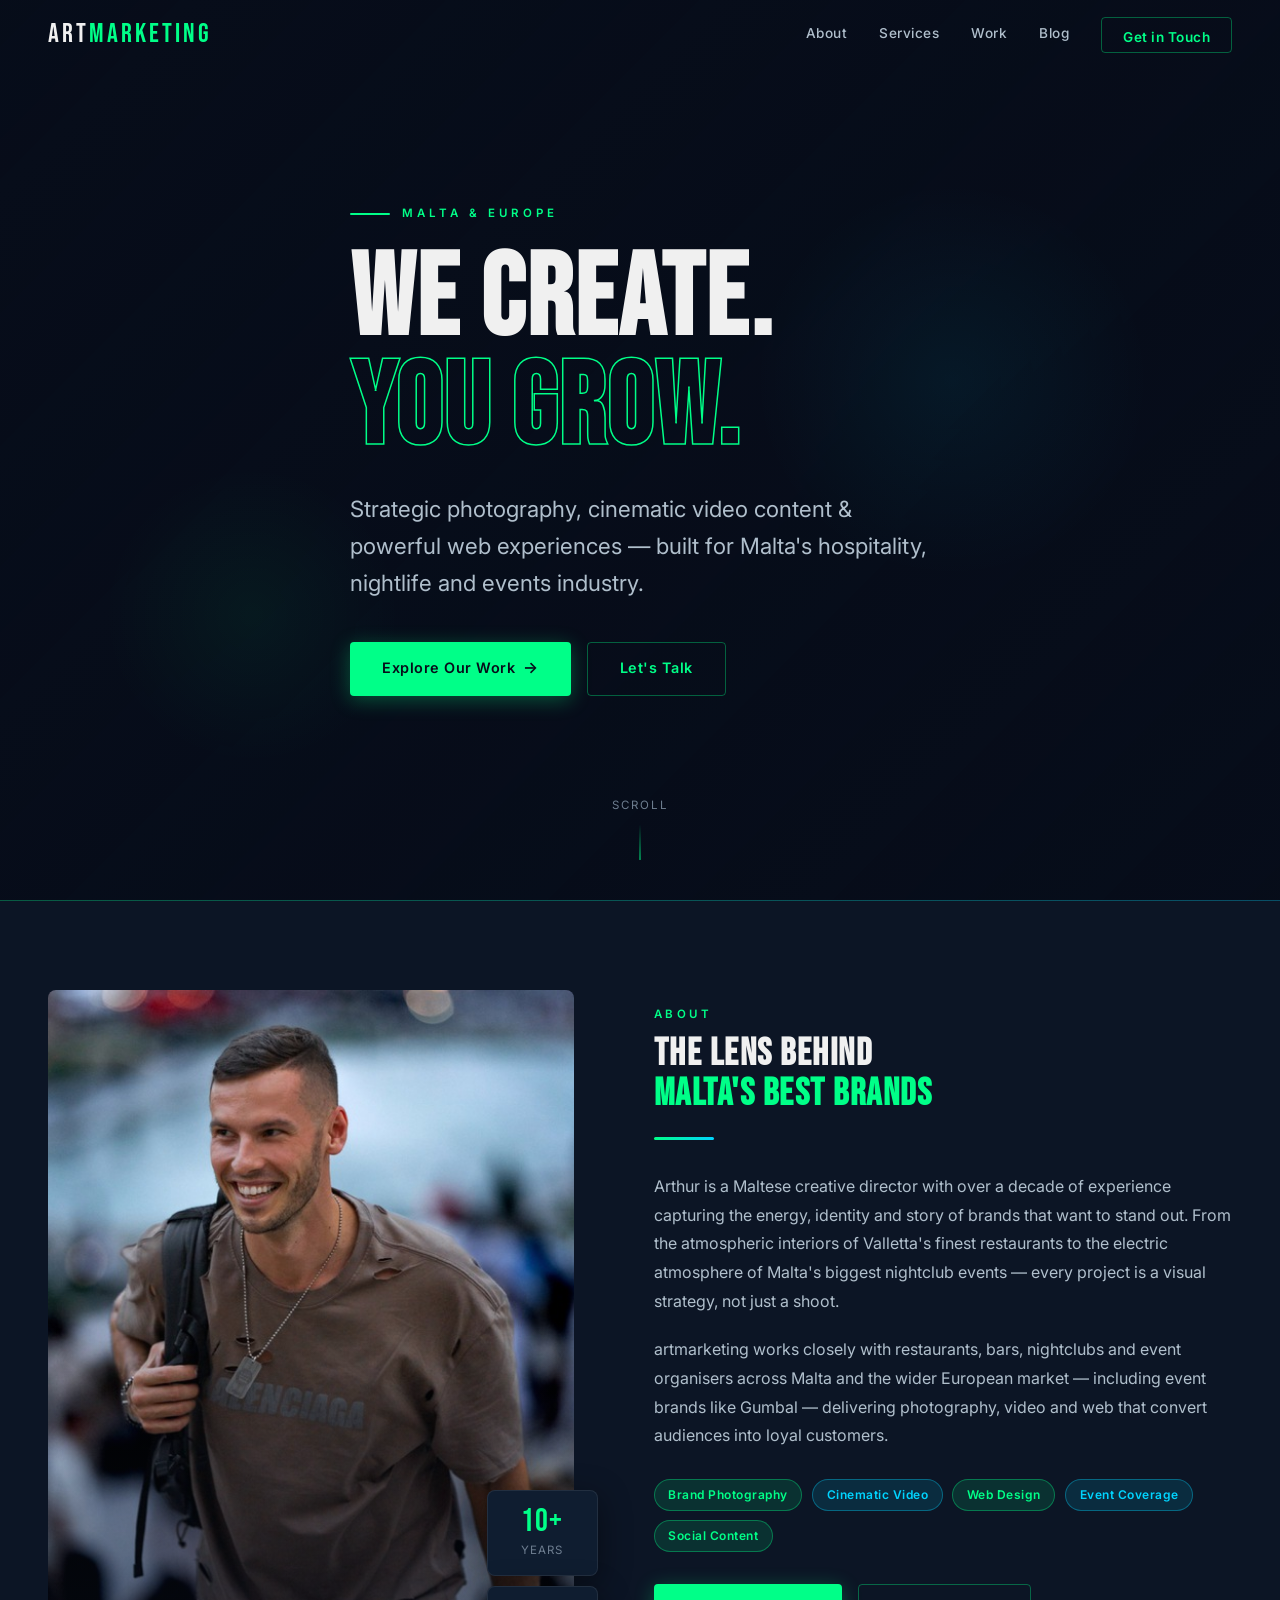
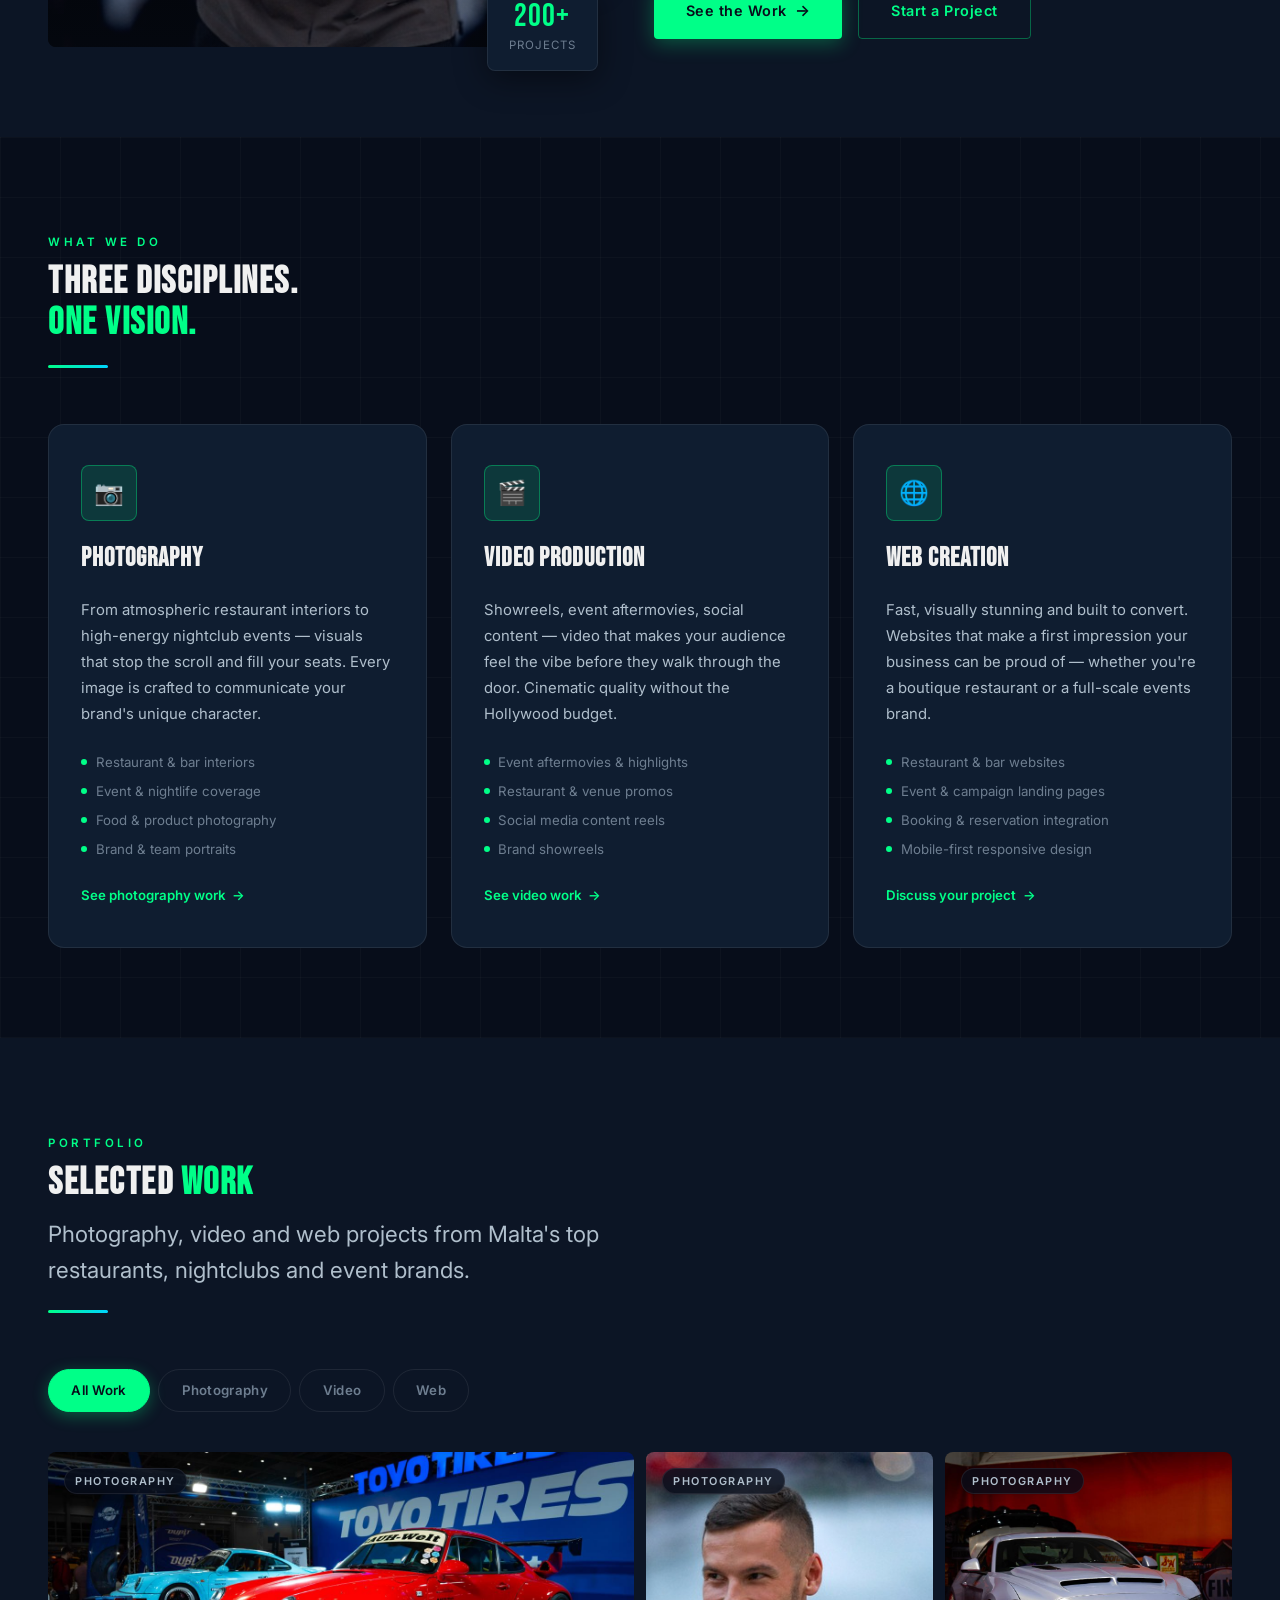
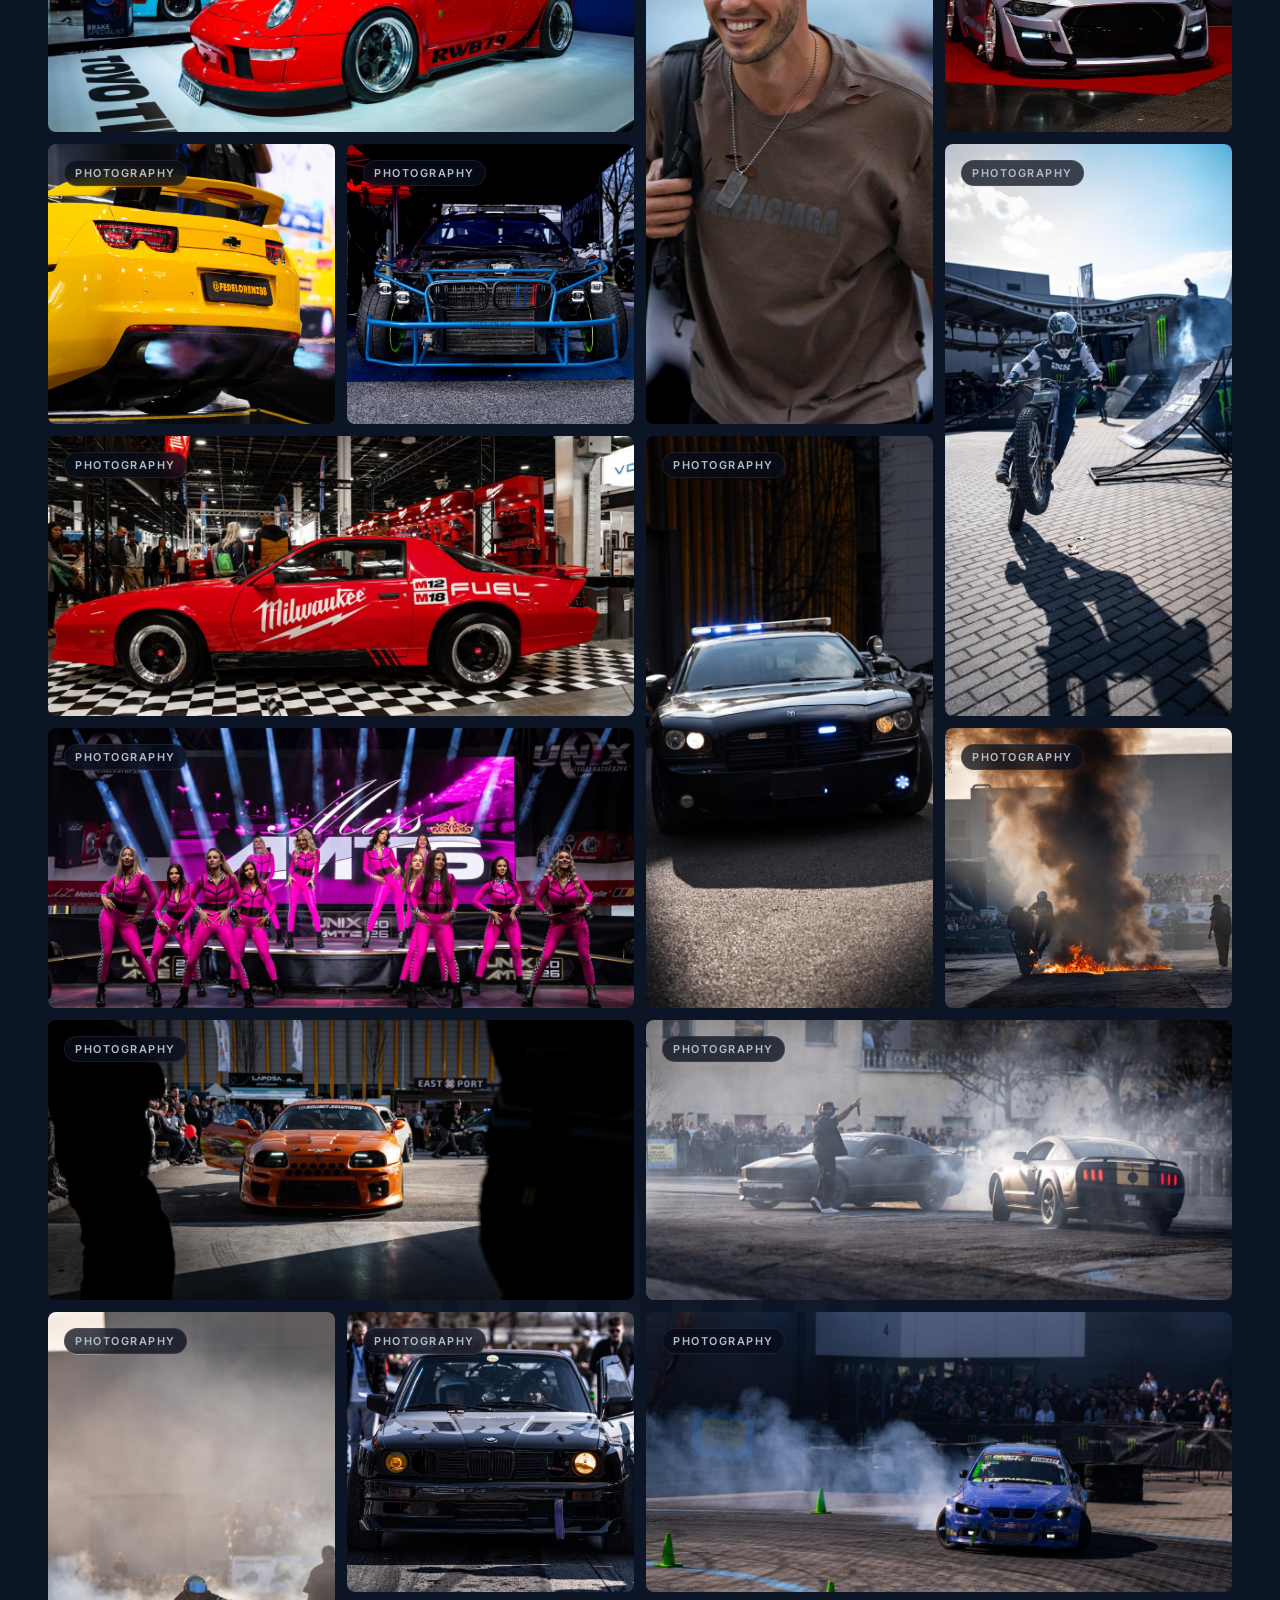
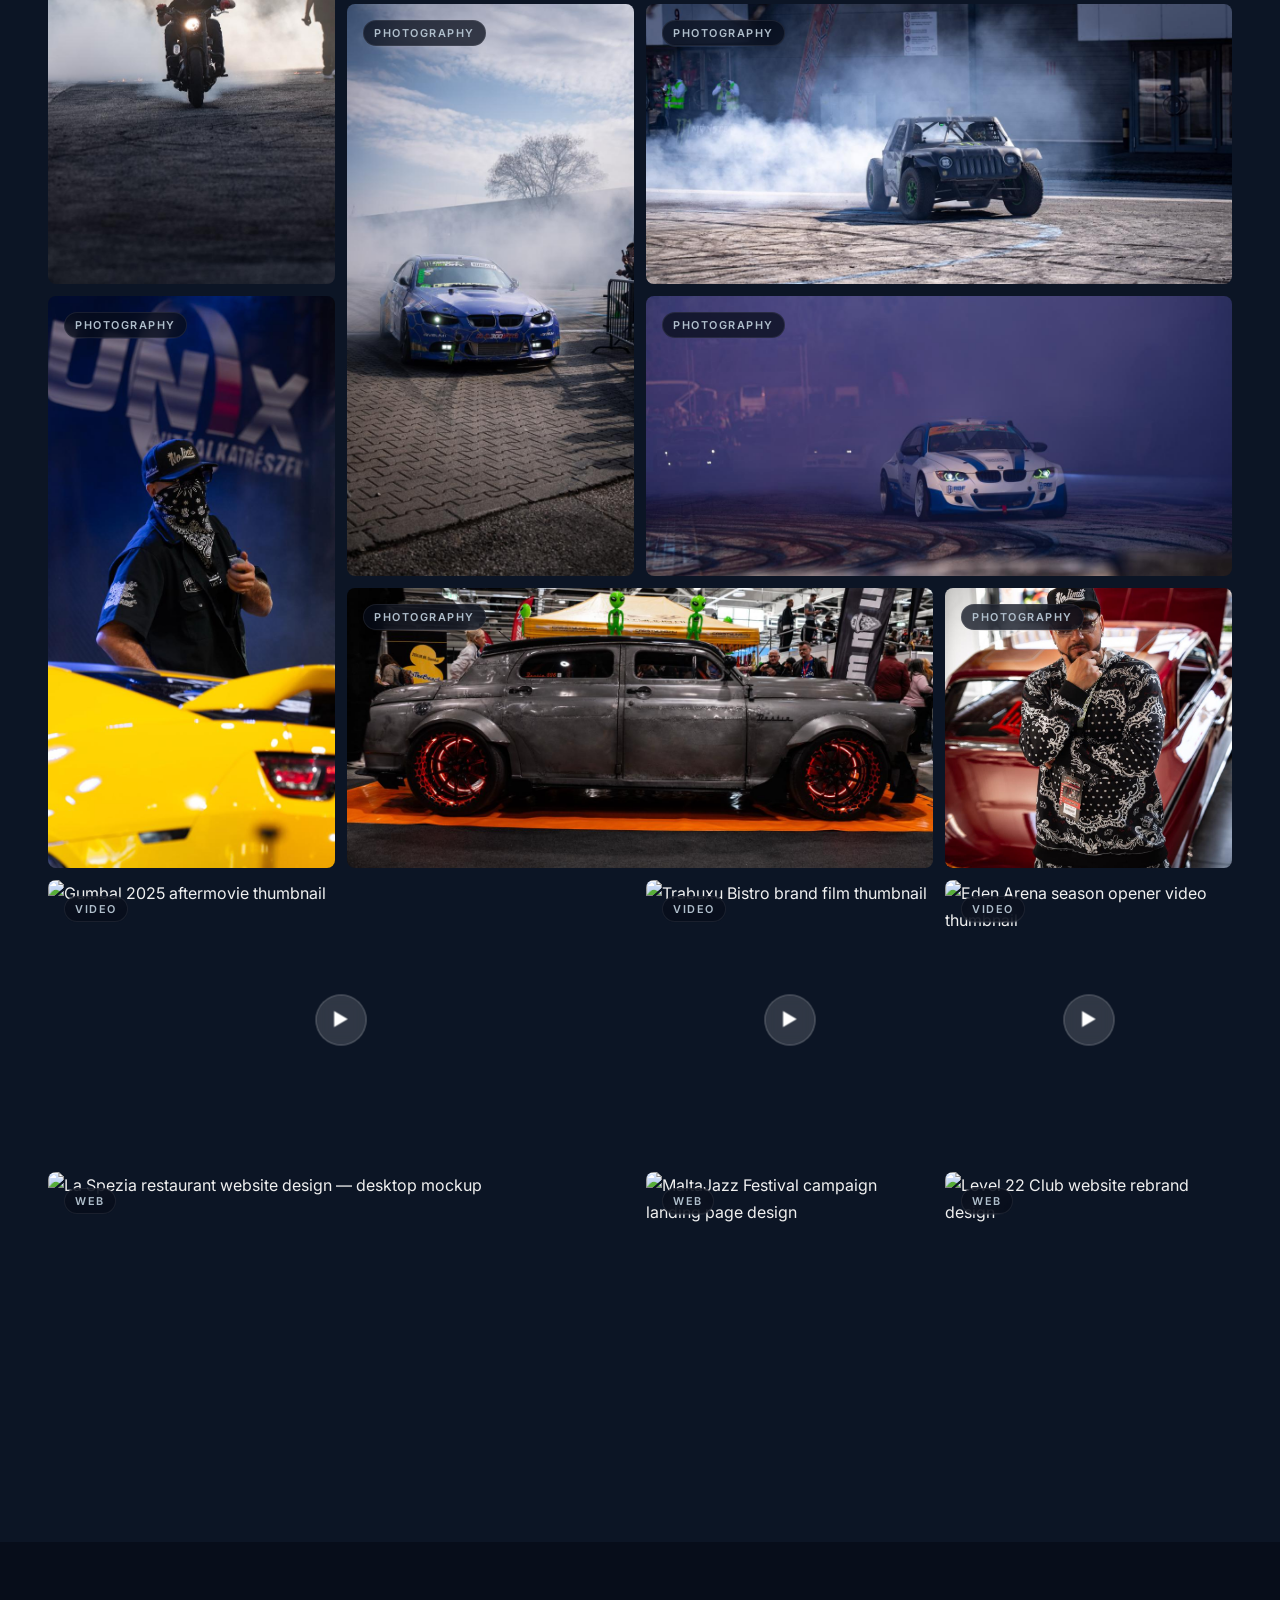
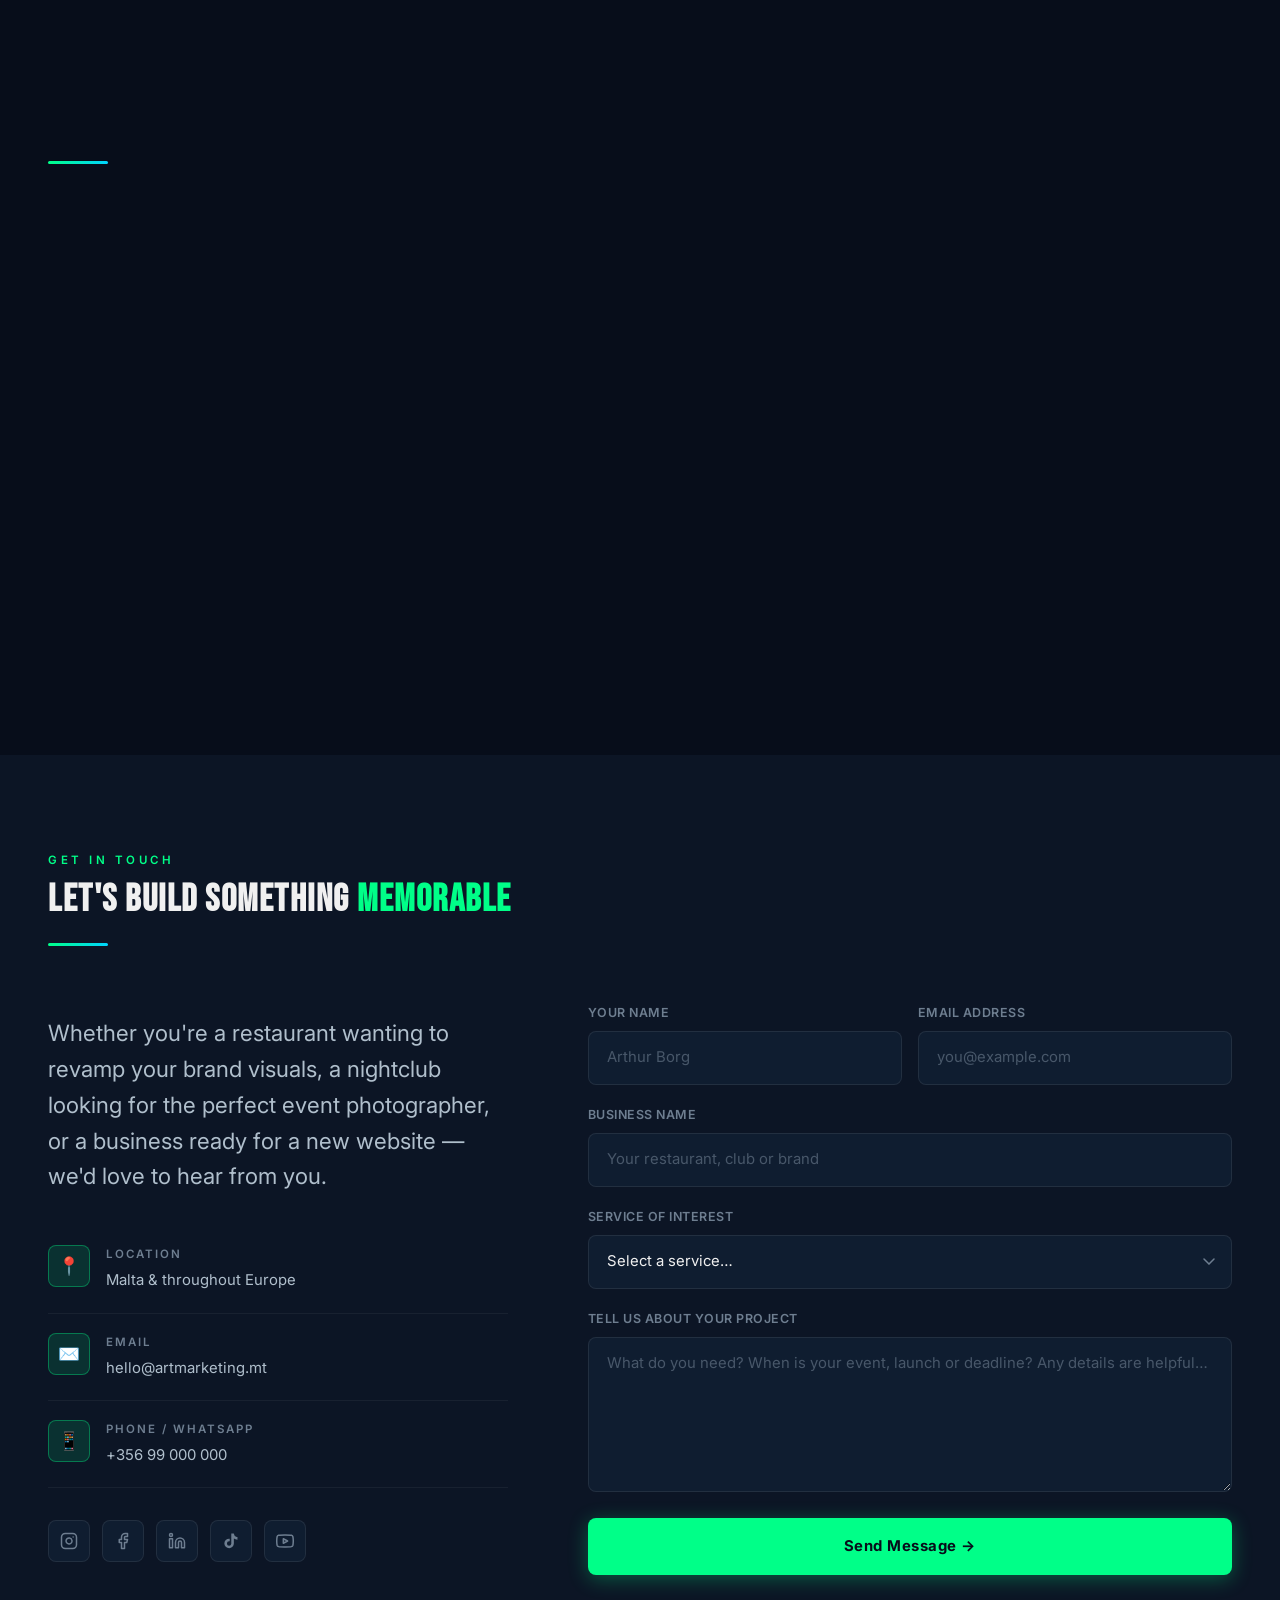
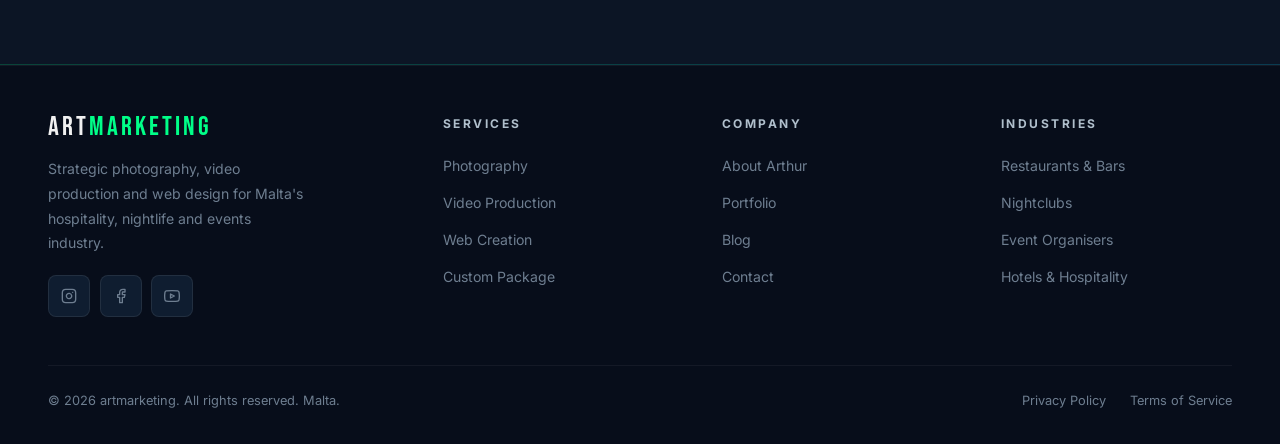
==== index.html @ 37ca4791 "Initial commit: artmarketing portfolio website" ====
<!DOCTYPE html>
<html lang="en">
<head>
  <meta charset="UTF-8" />
  <meta name="viewport" content="width=device-width, initial-scale=1.0" />
  <meta name="description" content="artmarketing — strategic photography, cinematic video production and powerful web design for Malta's hospitality, nightlife and events industry." />
  <meta name="keywords" content="photography Malta, video production Malta, web design Malta, restaurant marketing, nightclub photography, events Malta, artmarketing" />
  <meta name="author" content="Arthur — artmarketing" />

  <!-- Open Graph -->
  <meta property="og:type"        content="website" />
  <meta property="og:title"       content="artmarketing — Visual Strategy for Malta's Best Brands" />
  <meta property="og:description" content="Photography, video production and web design built for Malta's hospitality and nightlife industry." />
  <meta property="og:image"       content="assets/images/og-cover.jpg" />
  <meta property="og:url"         content="https://artmarketing.mt" />

  <title>artmarketing — We Create. You Grow.</title>

  <!-- Fonts -->
  <link rel="preconnect" href="https://fonts.googleapis.com" />
  <link rel="preconnect" href="https://fonts.gstatic.com" crossorigin />
  <link href="https://fonts.googleapis.com/css2?family=Bebas+Neue&family=Inter:wght@400;500;600;700&display=swap" rel="stylesheet" />

  <!-- CSS -->
  <link rel="stylesheet" href="css/reset.css" />
  <link rel="stylesheet" href="css/variables.css" />
  <link rel="stylesheet" href="css/animations.css" />
  <link rel="stylesheet" href="css/main.css" />
  <link rel="stylesheet" href="css/responsive.css" />
</head>
<body>

  <!-- ===================================================
       NAVIGATION
  =================================================== -->
  <header id="navbar" role="banner">
    <a href="#hero" class="nav-logo" aria-label="artmarketing — home">
      art<span>marketing</span>
    </a>

    <nav id="nav-menu" class="nav-menu" aria-label="Main navigation">
      <a href="#about">About</a>
      <a href="#services">Services</a>
      <a href="#portfolio">Work</a>
      <a href="#blog">Blog</a>
      <a href="#contact" class="nav-cta">Get in Touch</a>
    </nav>

    <button
      id="hamburger"
      class="hamburger"
      aria-label="Toggle navigation menu"
      aria-expanded="false"
      aria-controls="nav-menu"
    >
      <span></span>
      <span></span>
      <span></span>
    </button>
  </header>


  <!-- ===================================================
       HERO
  =================================================== -->
  <section id="hero" aria-label="Hero banner">
    <!-- Parallax background — swap src for your real hero image -->
    <div
      class="hero-bg"
      data-parallax="bg"
      style="background-image: url('https://picsum.photos/seed/artmarketing-hero/1920/1080');"
      role="img"
      aria-label="High-energy event photography backdrop"
    ></div>

    <div class="hero-overlay" aria-hidden="true"></div>

    <div class="container">
      <div class="hero-content">
        <div class="hero-eyebrow">
          <span class="hero-eyebrow-line" aria-hidden="true"></span>
          <span class="hero-eyebrow-text">Malta &amp; Europe</span>
        </div>

        <h1 class="hero-headline">
          We Create.<br />
          <span class="line-accent">You Grow.</span>
        </h1>

        <p class="hero-subline">
          Strategic photography, cinematic video content &amp; powerful web experiences
          — built for Malta's hospitality, nightlife and events industry.
        </p>

        <div class="hero-actions">
          <a href="#portfolio" class="btn btn-primary">
            Explore Our Work <span class="btn-icon" aria-hidden="true">→</span>
          </a>
          <a href="#contact" class="btn btn-outline">
            Let's Talk
          </a>
        </div>
      </div>
    </div>

    <div class="scroll-indicator" aria-hidden="true">
      <span>Scroll</span>
      <div class="scroll-indicator-arrow"></div>
    </div>
  </section>


  <!-- ===================================================
       ABOUT
  =================================================== -->
  <section id="about" aria-labelledby="about-heading">
    <div class="container">
      <div class="about-grid">

        <!-- Image -->
        <div class="reveal from-left">
          <div class="about-image-wrapper">
            <div class="about-image-frame">
              <!-- Arthur on location with Sony cinema camera -->
              <img
                src="images/photo_16_2026-04-06_00-35-18.jpg"
                alt="Arthur — Creative Director at artmarketing, on location with Sony cinema camera"
                width="700"
                height="880"
                loading="lazy"
              />
            </div>

            <div class="about-stats" aria-label="Key agency stats">
              <div class="stat-card">
                <div class="stat-number">10+</div>
                <div class="stat-label">Years</div>
              </div>
              <div class="stat-card">
                <div class="stat-number">200+</div>
                <div class="stat-label">Projects</div>
              </div>
            </div>
          </div>
        </div>

        <!-- Text -->
        <div class="about-text reveal">
          <span class="section-eyebrow">About</span>
          <h2 class="section-title" id="about-heading">
            The lens behind<br /><span class="highlight">Malta's best brands</span>
          </h2>
          <div class="accent-line" aria-hidden="true"></div>

          <p class="about-bio">
            Arthur is a Maltese creative director with over a decade of experience capturing
            the energy, identity and story of brands that want to stand out. From the
            atmospheric interiors of Valletta's finest restaurants to the electric atmosphere
            of Malta's biggest nightclub events — every project is a visual strategy, not just
            a shoot.
          </p>
          <p class="about-bio">
            artmarketing works closely with restaurants, bars, nightclubs and event organisers
            across Malta and the wider European market — including event brands like Gumbal —
            delivering photography, video and web that convert audiences into loyal customers.
          </p>

          <div class="about-tags" aria-label="Specialisations">
            <span class="tag">Brand Photography</span>
            <span class="tag cyan">Cinematic Video</span>
            <span class="tag">Web Design</span>
            <span class="tag cyan">Event Coverage</span>
            <span class="tag">Social Content</span>
          </div>

          <div class="about-actions">
            <a href="#portfolio" class="btn btn-primary">
              See the Work <span class="btn-icon" aria-hidden="true">→</span>
            </a>
            <a href="#contact" class="btn btn-outline">Start a Project</a>
          </div>
        </div>

      </div>
    </div>
  </section>


  <!-- ===================================================
       SERVICES
  =================================================== -->
  <section id="services" aria-labelledby="services-heading">
    <div class="container">
      <div class="section-header">
        <span class="section-eyebrow reveal">What We Do</span>
        <h2 class="section-title reveal delay-1" id="services-heading">
          Three disciplines.<br /><span class="highlight">One vision.</span>
        </h2>
        <div class="accent-line reveal delay-2" aria-hidden="true"></div>
      </div>

      <div class="services-grid reveal-stagger">

        <!-- Photography -->
        <article class="service-card reveal">
          <div class="service-icon" aria-hidden="true">📷</div>
          <h3 class="service-title">Photography</h3>
          <p class="service-desc">
            From atmospheric restaurant interiors to high-energy nightclub events —
            visuals that stop the scroll and fill your seats. Every image is crafted
            to communicate your brand's unique character.
          </p>
          <ul class="service-features" aria-label="Photography services">
            <li class="service-feature">Restaurant &amp; bar interiors</li>
            <li class="service-feature">Event &amp; nightlife coverage</li>
            <li class="service-feature">Food &amp; product photography</li>
            <li class="service-feature">Brand &amp; team portraits</li>
          </ul>
          <a href="#portfolio" class="service-link">
            See photography work <span aria-hidden="true">→</span>
          </a>
        </article>

        <!-- Video Production -->
        <article class="service-card reveal delay-1">
          <div class="service-icon" aria-hidden="true">🎬</div>
          <h3 class="service-title">Video Production</h3>
          <p class="service-desc">
            Showreels, event aftermovies, social content — video that makes your
            audience feel the vibe before they walk through the door. Cinematic
            quality without the Hollywood budget.
          </p>
          <ul class="service-features" aria-label="Video production services">
            <li class="service-feature">Event aftermovies &amp; highlights</li>
            <li class="service-feature">Restaurant &amp; venue promos</li>
            <li class="service-feature">Social media content reels</li>
            <li class="service-feature">Brand showreels</li>
          </ul>
          <a href="#portfolio" class="service-link">
            See video work <span aria-hidden="true">→</span>
          </a>
        </article>

        <!-- Web Creation -->
        <article class="service-card reveal delay-2">
          <div class="service-icon" aria-hidden="true">🌐</div>
          <h3 class="service-title">Web Creation</h3>
          <p class="service-desc">
            Fast, visually stunning and built to convert. Websites that make a first
            impression your business can be proud of — whether you're a boutique
            restaurant or a full-scale events brand.
          </p>
          <ul class="service-features" aria-label="Web creation services">
            <li class="service-feature">Restaurant &amp; bar websites</li>
            <li class="service-feature">Event &amp; campaign landing pages</li>
            <li class="service-feature">Booking &amp; reservation integration</li>
            <li class="service-feature">Mobile-first responsive design</li>
          </ul>
          <a href="#contact" class="service-link">
            Discuss your project <span aria-hidden="true">→</span>
          </a>
        </article>

      </div>
    </div>
  </section>


  <!-- ===================================================
       PORTFOLIO / GALLERY
  =================================================== -->
  <section id="portfolio" aria-labelledby="portfolio-heading">
    <div class="portfolio-bg-text" aria-hidden="true">WORK</div>
    <div class="container">

      <div class="section-header">
        <span class="section-eyebrow reveal">Portfolio</span>
        <h2 class="section-title reveal delay-1" id="portfolio-heading">
          Selected <span class="highlight">Work</span>
        </h2>
        <p class="section-subtitle reveal delay-2">
          Photography, video and web projects from Malta's top restaurants,
          nightclubs and event brands.
        </p>
        <div class="accent-line reveal delay-3" aria-hidden="true"></div>
      </div>

      <!-- Filter tabs -->
      <div class="portfolio-filters" role="group" aria-label="Portfolio filter">
        <button class="filter-btn active" data-filter="all">All Work</button>
        <button class="filter-btn" data-filter="photo">Photography</button>
        <button class="filter-btn" data-filter="video">Video</button>
        <button class="filter-btn" data-filter="web">Web</button>
      </div>

      <!-- Gallery Grid -->
      <div class="gallery-grid" role="list">

        <!-- PHOTO items — clicking opens lightbox -->

        <!-- 1: RWB Porsches at Toyo Tires — landscape span-2 -->
        <div
          class="gallery-item span-2"
          data-category="photo"
          data-caption="RWB Porsches — Rauh-Welt Begriff 911s on display at the Toyo Tires stand"
          role="listitem"
          tabindex="0"
          aria-label="View photo: RWB Porsches at Toyo Tires"
        >
          <img
            src="images/photo_21_2026-04-06_00-35-18.jpg"
            alt="Red and blue Rauh-Welt Begriff Porsche 911s on the Toyo Tires exhibition stand at auto show"
            width="1280"
            height="853"
            loading="lazy"
          />
          <span class="item-category-badge">Photography</span>
          <div class="gallery-overlay" aria-hidden="true">
            <div class="gallery-overlay-arrow">→</div>
            <div class="gallery-overlay-sub">Photography</div>
            <div class="gallery-overlay-title">RWB Porsches — Toyo Tires</div>
          </div>
        </div>

        <!-- 2: Arthur behind the lens — portrait span-row-2 -->
        <div
          class="gallery-item span-row-2"
          data-category="photo"
          data-caption="Behind the Lens — artmarketing director on location with Sony cinema camera"
          role="listitem"
          tabindex="0"
          aria-label="View photo: Behind the lens with artmarketing"
        >
          <img
            src="images/photo_16_2026-04-06_00-35-18.jpg"
            alt="artmarketing director holding Sony cinema camera on location at event"
            width="853"
            height="1280"
            loading="lazy"
          />
          <span class="item-category-badge">Photography</span>
          <div class="gallery-overlay" aria-hidden="true">
            <div class="gallery-overlay-arrow">→</div>
            <div class="gallery-overlay-sub">Photography</div>
            <div class="gallery-overlay-title">Behind the Lens</div>
          </div>
        </div>

        <!-- 3: White Mustang on red carpet — landscape standard -->
        <div
          class="gallery-item"
          data-category="photo"
          data-caption="Widebody Mustang — Custom white Ford Mustang on the AMTS show carpet"
          role="listitem"
          tabindex="0"
          aria-label="View photo: Widebody Mustang at AMTS"
        >
          <img
            src="images/photo_20_2026-04-06_00-35-18.jpg"
            alt="Custom white widebody Ford Mustang on red carpet at AMTS indoor auto show"
            width="1280"
            height="853"
            loading="lazy"
          />
          <span class="item-category-badge">Photography</span>
          <div class="gallery-overlay" aria-hidden="true">
            <div class="gallery-overlay-arrow">→</div>
            <div class="gallery-overlay-sub">Photography</div>
            <div class="gallery-overlay-title">Widebody Mustang — AMTS</div>
          </div>
        </div>

        <!-- 4: Yellow Camaro rear detail — landscape standard -->
        <div
          class="gallery-item"
          data-category="photo"
          data-caption="Yellow Camaro Detail — @fedelorenz98 show car at AMTS indoor exhibition"
          role="listitem"
          tabindex="0"
          aria-label="View photo: Yellow Camaro at AMTS"
        >
          <img
            src="images/photo_17_2026-04-06_00-35-18.jpg"
            alt="Yellow Chevrolet Camaro rear detail at AMTS indoor car show"
            width="1280"
            height="853"
            loading="lazy"
          />
          <span class="item-category-badge">Photography</span>
          <div class="gallery-overlay" aria-hidden="true">
            <div class="gallery-overlay-arrow">→</div>
            <div class="gallery-overlay-sub">Photography</div>
            <div class="gallery-overlay-title">Yellow Camaro — AMTS</div>
          </div>
        </div>

        <!-- 5: Milwaukee red Camaro indoor — landscape span-2 -->
        <div
          class="gallery-item span-2"
          data-category="photo"
          data-caption="Milwaukee Tools — Brand activation with red Camaro at AMTS auto show"
          role="listitem"
          tabindex="0"
          aria-label="View photo: Milwaukee Tools brand activation"
        >
          <img
            src="images/photo_2_2026-04-06_00-35-18.jpg"
            alt="Milwaukee Tools branded red Chevrolet Camaro at indoor AMTS auto show on checkered floor"
            width="1280"
            height="853"
            loading="lazy"
          />
          <span class="item-category-badge">Photography</span>
          <div class="gallery-overlay" aria-hidden="true">
            <div class="gallery-overlay-arrow">→</div>
            <div class="gallery-overlay-sub">Photography</div>
            <div class="gallery-overlay-title">Milwaukee Tools — Brand Activation</div>
          </div>
        </div>

        <!-- 6: Motorbike wheelie — portrait span-row-2 -->
        <div
          class="gallery-item span-row-2"
          data-category="photo"
          data-caption="Stunt Wheelie — Motorbike rider launching a wheelie at Monster Energy outdoor arena"
          role="listitem"
          tabindex="0"
          aria-label="View photo: Motorbike stunt wheelie"
        >
          <img
            src="images/photo_1_2026-04-06_00-35-18.jpg"
            alt="Motorbike stunt rider launching a wheelie at outdoor Monster Energy event"
            width="853"
            height="1280"
            loading="lazy"
          />
          <span class="item-category-badge">Photography</span>
          <div class="gallery-overlay" aria-hidden="true">
            <div class="gallery-overlay-arrow">→</div>
            <div class="gallery-overlay-sub">Photography</div>
            <div class="gallery-overlay-title">Stunt Wheelie — Monster Energy</div>
          </div>
        </div>

        <!-- 7: Miss AMTS stage dancers — landscape span-2 -->
        <div
          class="gallery-item span-2"
          data-category="photo"
          data-caption="Miss AMTS — Stage performance with dancers under dramatic beam lighting"
          role="listitem"
          tabindex="0"
          aria-label="View photo: Miss AMTS stage show"
        >
          <img
            src="images/photo_5_2026-04-06_00-35-18.jpg"
            alt="Miss AMTS stage performance with dancers in pink suits under concert beam lighting"
            width="1280"
            height="853"
            loading="lazy"
          />
          <span class="item-category-badge">Photography</span>
          <div class="gallery-overlay" aria-hidden="true">
            <div class="gallery-overlay-arrow">→</div>
            <div class="gallery-overlay-sub">Photography</div>
            <div class="gallery-overlay-title">Miss AMTS — Stage Show</div>
          </div>
        </div>

        <!-- 8: BMW race car exposed engine — landscape standard -->
        <div
          class="gallery-item"
          data-category="photo"
          data-caption="Race Prep — Open-cockpit BMW with exposed engine in the event paddock"
          role="listitem"
          tabindex="0"
          aria-label="View photo: Race prep BMW paddock"
        >
          <img
            src="images/photo_6_2026-04-06_00-35-18.jpg"
            alt="BMW race car with exposed blue roll cage and engine in outdoor event paddock"
            width="1280"
            height="853"
            loading="lazy"
          />
          <span class="item-category-badge">Photography</span>
          <div class="gallery-overlay" aria-hidden="true">
            <div class="gallery-overlay-arrow">→</div>
            <div class="gallery-overlay-sub">Photography</div>
            <div class="gallery-overlay-title">Race Prep — BMW Paddock</div>
          </div>
        </div>

        <!-- 9: Black Dodge police car — portrait span-row-2 -->
        <div
          class="gallery-item span-row-2"
          data-category="photo"
          data-caption="Dodge Charger — Police edition car head-on with blue emergency lights at dusk"
          role="listitem"
          tabindex="0"
          aria-label="View photo: Dodge Charger police edition"
        >
          <img
            src="images/photo_8_2026-04-06_00-35-18.jpg"
            alt="Black Dodge Charger police-style car with blue emergency lights at dusk"
            width="853"
            height="1280"
            loading="lazy"
          />
          <span class="item-category-badge">Photography</span>
          <div class="gallery-overlay" aria-hidden="true">
            <div class="gallery-overlay-arrow">→</div>
            <div class="gallery-overlay-sub">Photography</div>
            <div class="gallery-overlay-title">Dodge Charger — Police Edition</div>
          </div>
        </div>

        <!-- 10: Orange Supra through crowd silhouette — landscape span-2 -->
        <div
          class="gallery-item span-2"
          data-category="photo"
          data-caption="Orange Supra — Shot through silhouetted crowd at the car show"
          role="listitem"
          tabindex="0"
          aria-label="View photo: Orange Toyota Supra crowd shot"
        >
          <img
            src="images/photo_7_2026-04-06_00-35-18.jpg"
            alt="Orange Toyota Supra head-on at car show, framed through silhouetted spectators"
            width="1280"
            height="853"
            loading="lazy"
          />
          <span class="item-category-badge">Photography</span>
          <div class="gallery-overlay" aria-hidden="true">
            <div class="gallery-overlay-arrow">→</div>
            <div class="gallery-overlay-sub">Photography</div>
            <div class="gallery-overlay-title">Orange Supra — Crowd Frame</div>
          </div>
        </div>

        <!-- 11: GTA Live Mustangs burnout — landscape span-2 -->
        <div
          class="gallery-item span-2"
          data-category="photo"
          data-caption="GTA Live — MC host fronts two matte black Mustangs during smoke burnout show"
          role="listitem"
          tabindex="0"
          aria-label="View photo: GTA Live Mustang burnout show"
        >
          <img
            src="images/photo_10_2026-04-06_00-35-18.jpg"
            alt="MC host standing in front of two matte black Ford Mustangs doing burnouts at GTA Live outdoor show"
            width="1280"
            height="853"
            loading="lazy"
          />
          <span class="item-category-badge">Photography</span>
          <div class="gallery-overlay" aria-hidden="true">
            <div class="gallery-overlay-arrow">→</div>
            <div class="gallery-overlay-sub">Photography</div>
            <div class="gallery-overlay-title">GTA Live — Mustang Burnout Show</div>
          </div>
        </div>

        <!-- 12: Motorbike through smoke head-on — portrait span-row-2 -->
        <div
          class="gallery-item span-row-2"
          data-category="photo"
          data-caption="Smoke Approach — Motorcycle charging through white smoke at outdoor stunt arena"
          role="listitem"
          tabindex="0"
          aria-label="View photo: Motorcycle through smoke"
        >
          <img
            src="images/photo_12_2026-04-06_00-35-18.jpg"
            alt="Motorcycle rider approaching head-on through white smoke cloud at outdoor stunt event"
            width="853"
            height="1280"
            loading="lazy"
          />
          <span class="item-category-badge">Photography</span>
          <div class="gallery-overlay" aria-hidden="true">
            <div class="gallery-overlay-arrow">→</div>
            <div class="gallery-overlay-sub">Photography</div>
            <div class="gallery-overlay-title">Smoke Approach</div>
          </div>
        </div>

        <!-- 13: Motorbike fire burnout — landscape standard -->
        <div
          class="gallery-item"
          data-category="photo"
          data-caption="Fire Burnout — Motorcycle tyre screaming through a wall of fire at Monster Energy event"
          role="listitem"
          tabindex="0"
          aria-label="View photo: Motorcycle fire burnout"
        >
          <img
            src="images/photo_11_2026-04-06_00-35-18.jpg"
            alt="Motorcycle rider doing burnout through fire wall at Monster Energy outdoor event"
            width="1280"
            height="853"
            loading="lazy"
          />
          <span class="item-category-badge">Photography</span>
          <div class="gallery-overlay" aria-hidden="true">
            <div class="gallery-overlay-arrow">→</div>
            <div class="gallery-overlay-sub">Photography</div>
            <div class="gallery-overlay-title">Fire Burnout — Monster Energy</div>
          </div>
        </div>

        <!-- 14: BMW E30 flame hood — landscape standard -->
        <div
          class="gallery-item"
          data-category="photo"
          data-caption="BMW E30 Classic — Flame-hood race prepper facing the grid at outdoor car meet"
          role="listitem"
          tabindex="0"
          aria-label="View photo: BMW E30 flame hood"
        >
          <img
            src="images/photo_14_2026-04-06_00-35-18.jpg"
            alt="Black BMW E30 with flame hood graphics and yellow headlights facing crowd at outdoor car show"
            width="1280"
            height="853"
            loading="lazy"
          />
          <span class="item-category-badge">Photography</span>
          <div class="gallery-overlay" aria-hidden="true">
            <div class="gallery-overlay-arrow">→</div>
            <div class="gallery-overlay-sub">Photography</div>
            <div class="gallery-overlay-title">BMW E30 — Flame Edition</div>
          </div>
        </div>

        <!-- 15: Blue BMW DriftWarrior — landscape span-2 -->
        <div
          class="gallery-item span-2"
          data-category="photo"
          data-caption="DriftWarrior Hungary — Blue BMW carving cones at Monster Energy drift arena"
          role="listitem"
          tabindex="0"
          aria-label="View photo: DriftWarrior BMW drifting"
        >
          <img
            src="images/photo_13_2026-04-06_00-35-18.jpg"
            alt="Blue BMW DriftWarrior Hungary race car drifting through cones at Monster Energy outdoor arena"
            width="1280"
            height="853"
            loading="lazy"
          />
          <span class="item-category-badge">Photography</span>
          <div class="gallery-overlay" aria-hidden="true">
            <div class="gallery-overlay-arrow">→</div>
            <div class="gallery-overlay-sub">Photography</div>
            <div class="gallery-overlay-title">DriftWarrior Hungary</div>
          </div>
        </div>

        <!-- 16: Blue BMW drift smoke — portrait span-row-2 -->
        <div
          class="gallery-item span-row-2"
          data-category="photo"
          data-caption="BMW Drift Smoke — Blue BMW sliding sideways through a cloud of tyre smoke"
          role="listitem"
          tabindex="0"
          aria-label="View photo: BMW drift in smoke cloud"
        >
          <img
            src="images/photo_3_2026-04-06_00-35-18.jpg"
            alt="Blue BMW drift car sliding sideways through a cloud of tyre smoke at outdoor event"
            width="853"
            height="1280"
            loading="lazy"
          />
          <span class="item-category-badge">Photography</span>
          <div class="gallery-overlay" aria-hidden="true">
            <div class="gallery-overlay-arrow">→</div>
            <div class="gallery-overlay-sub">Photography</div>
            <div class="gallery-overlay-title">BMW Drift Smoke</div>
          </div>
        </div>

        <!-- 17: Monster Energy buggy burnout — landscape span-2 -->
        <div
          class="gallery-item span-2"
          data-category="photo"
          data-caption="Monster Energy Buggy — Off-road Jeep-based buggy laying smoke at outdoor event"
          role="listitem"
          tabindex="0"
          aria-label="View photo: Monster Energy off-road buggy"
        >
          <img
            src="images/photo_15_2026-04-06_00-35-18.jpg"
            alt="Monster Energy branded off-road buggy doing burnout at outdoor motorsport event"
            width="1280"
            height="853"
            loading="lazy"
          />
          <span class="item-category-badge">Photography</span>
          <div class="gallery-overlay" aria-hidden="true">
            <div class="gallery-overlay-arrow">→</div>
            <div class="gallery-overlay-sub">Photography</div>
            <div class="gallery-overlay-title">Monster Energy — Off-Road Buggy</div>
          </div>
        </div>

        <!-- 18: No Limit MC with yellow Camaro — portrait span-row-2 -->
        <div
          class="gallery-item span-row-2"
          data-category="photo"
          data-caption="No Limit MC — Show host addresses the crowd over a yellow Camaro on the UNX stage"
          role="listitem"
          tabindex="0"
          aria-label="View photo: No Limit MC on UNX stage"
        >
          <img
            src="images/photo_18_2026-04-06_00-35-18.jpg"
            alt="MC host in bandana and No Limit cap stands in front of yellow Camaro on UNX Alkatrészek stage"
            width="853"
            height="1280"
            loading="lazy"
          />
          <span class="item-category-badge">Photography</span>
          <div class="gallery-overlay" aria-hidden="true">
            <div class="gallery-overlay-arrow">→</div>
            <div class="gallery-overlay-sub">Photography</div>
            <div class="gallery-overlay-title">No Limit MC — UNX Stage</div>
          </div>
        </div>

        <!-- 19: Night drift BMW RBF — landscape span-2 -->
        <div
          class="gallery-item span-2"
          data-category="photo"
          data-caption="Night Drift — White and blue BMW RBF sliding through fog at a dusk event"
          role="listitem"
          tabindex="0"
          aria-label="View photo: Night drift BMW RBF"
        >
          <img
            src="images/photo_19_2026-04-06_00-35-18.jpg"
            alt="White and blue BMW RBF drift car sliding through fog and smoke at dusk motorsport event"
            width="1280"
            height="853"
            loading="lazy"
          />
          <span class="item-category-badge">Photography</span>
          <div class="gallery-overlay" aria-hidden="true">
            <div class="gallery-overlay-arrow">→</div>
            <div class="gallery-overlay-sub">Photography</div>
            <div class="gallery-overlay-title">Night Drift — BMW RBF</div>
          </div>
        </div>

        <!-- 20: Rat rod alien car — landscape span-2 -->
        <div
          class="gallery-item span-2"
          data-category="photo"
          data-caption="Rat Rod Aliens — Custom vintage build with LED wheels and alien figures at AMTS indoor show"
          role="listitem"
          tabindex="0"
          aria-label="View photo: Rat rod alien car build"
        >
          <img
            src="images/photo_4_2026-04-06_00-35-18.jpg"
            alt="Custom vintage rat rod car with red LED wheels and alien figure sculptures on roof at indoor auto show"
            width="1280"
            height="853"
            loading="lazy"
          />
          <span class="item-category-badge">Photography</span>
          <div class="gallery-overlay" aria-hidden="true">
            <div class="gallery-overlay-arrow">→</div>
            <div class="gallery-overlay-sub">Photography</div>
            <div class="gallery-overlay-title">Rat Rod Aliens — AMTS</div>
          </div>
        </div>

        <!-- 21: Man portrait with classic car — portrait standard -->
        <div
          class="gallery-item"
          data-category="photo"
          data-caption="Car Owner Portrait — Show exhibitor in front of a cherry-red classic car at outdoor meet"
          role="listitem"
          tabindex="0"
          aria-label="View photo: Car owner portrait at show"
        >
          <img
            src="images/photo_9_2026-04-06_00-35-18.jpg"
            alt="Portrait of man in paisley bandana outfit standing in front of cherry-red classic car at show"
            width="853"
            height="1280"
            loading="lazy"
          />
          <span class="item-category-badge">Photography</span>
          <div class="gallery-overlay" aria-hidden="true">
            <div class="gallery-overlay-arrow">→</div>
            <div class="gallery-overlay-sub">Photography</div>
            <div class="gallery-overlay-title">Car Owner Portrait</div>
          </div>
        </div>


        <!-- VIDEO items — clicking opens video modal -->
        <!-- Replace data-video-id with real YouTube video IDs -->

        <div
          class="gallery-item span-2"
          data-category="video"
          data-video-id="REPLACE_VIDEO_ID_1"
          data-video-title="Gumbal 2025 — Official Aftermovie"
          data-video-desc="Full event aftermovie for Gumbal's 2025 Summer Edition, Malta."
          role="listitem"
          tabindex="0"
          aria-label="Play video: Gumbal 2025 Official Aftermovie"
        >
          <img
            src="https://picsum.photos/seed/gumbal-video/900/560"
            alt="Gumbal 2025 aftermovie thumbnail"
            width="900"
            height="560"
            loading="lazy"
          />
          <span class="item-category-badge">Video</span>
          <div class="video-play-btn" aria-hidden="true">▶</div>
          <div class="gallery-overlay" aria-hidden="true">
            <div class="gallery-overlay-sub">Video</div>
            <div class="gallery-overlay-title">Gumbal 2025 Official Aftermovie</div>
          </div>
        </div>

        <div
          class="gallery-item"
          data-category="video"
          data-video-id="REPLACE_VIDEO_ID_2"
          data-video-title="Trabuxu Bistro — Brand Film"
          data-video-desc="Restaurant brand film for Trabuxu Bistro, Valletta."
          role="listitem"
          tabindex="0"
          aria-label="Play video: Trabuxu Bistro Brand Film"
        >
          <img
            src="https://picsum.photos/seed/trabuxu-video/560/560"
            alt="Trabuxu Bistro brand film thumbnail"
            width="560"
            height="560"
            loading="lazy"
          />
          <span class="item-category-badge">Video</span>
          <div class="video-play-btn" aria-hidden="true">▶</div>
          <div class="gallery-overlay" aria-hidden="true">
            <div class="gallery-overlay-sub">Video</div>
            <div class="gallery-overlay-title">Trabuxu Bistro — Brand Film</div>
          </div>
        </div>

        <div
          class="gallery-item"
          data-category="video"
          data-video-id="REPLACE_VIDEO_ID_3"
          data-video-title="Eden Arena — Season Opener Recap"
          data-video-desc="Season opener highlight reel for Eden Arena, St Julian's."
          role="listitem"
          tabindex="0"
          aria-label="Play video: Eden Arena Season Opener"
        >
          <img
            src="https://picsum.photos/seed/eden-video/560/560"
            alt="Eden Arena season opener video thumbnail"
            width="560"
            height="560"
            loading="lazy"
          />
          <span class="item-category-badge">Video</span>
          <div class="video-play-btn" aria-hidden="true">▶</div>
          <div class="gallery-overlay" aria-hidden="true">
            <div class="gallery-overlay-sub">Video</div>
            <div class="gallery-overlay-title">Eden Arena — Season Opener</div>
          </div>
        </div>


        <!-- WEB items -->

        <div
          class="gallery-item span-2"
          data-category="web"
          role="listitem"
          tabindex="0"
          aria-label="Web project: La Spezia Restaurant Website"
        >
          <img
            src="https://picsum.photos/seed/web-resto/900/560"
            alt="La Spezia restaurant website design — desktop mockup"
            width="900"
            height="560"
            loading="lazy"
          />
          <span class="item-category-badge">Web</span>
          <div class="gallery-overlay" aria-hidden="true">
            <div class="gallery-overlay-arrow">→</div>
            <div class="gallery-overlay-sub">Web Design</div>
            <div class="gallery-overlay-title">La Spezia — Restaurant &amp; Booking Site</div>
          </div>
        </div>

        <div
          class="gallery-item"
          data-category="web"
          role="listitem"
          tabindex="0"
          aria-label="Web project: MaltaJazz Festival Campaign"
        >
          <img
            src="https://picsum.photos/seed/web-event/560/560"
            alt="MaltaJazz Festival campaign landing page design"
            width="560"
            height="560"
            loading="lazy"
          />
          <span class="item-category-badge">Web</span>
          <div class="gallery-overlay" aria-hidden="true">
            <div class="gallery-overlay-arrow">→</div>
            <div class="gallery-overlay-sub">Web Design</div>
            <div class="gallery-overlay-title">MaltaJazz Festival — Campaign Page</div>
          </div>
        </div>

        <div
          class="gallery-item"
          data-category="web"
          role="listitem"
          tabindex="0"
          aria-label="Web project: Level 22 Club Rebrand"
        >
          <img
            src="https://picsum.photos/seed/web-club/560/560"
            alt="Level 22 Club website rebrand design"
            width="560"
            height="560"
            loading="lazy"
          />
          <span class="item-category-badge">Web</span>
          <div class="gallery-overlay" aria-hidden="true">
            <div class="gallery-overlay-arrow">→</div>
            <div class="gallery-overlay-sub">Web Design</div>
            <div class="gallery-overlay-title">Level 22 Club — Full Rebrand</div>
          </div>
        </div>

      </div><!-- /gallery-grid -->
    </div><!-- /container -->
  </section>


  <!-- ===================================================
       BLOG PREVIEW
  =================================================== -->
  <section id="blog" aria-labelledby="blog-heading">
    <div class="container">
      <div class="section-header" style="display:flex; justify-content:space-between; align-items:flex-end; flex-wrap:wrap; gap:1rem;">
        <div>
          <span class="section-eyebrow reveal">Behind the Lens</span>
          <h2 class="section-title reveal delay-1" id="blog-heading">
            Stories &amp; <span class="highlight">Insights</span>
          </h2>
          <div class="accent-line reveal delay-2" aria-hidden="true"></div>
        </div>
        <a href="blog.html" class="btn btn-outline reveal delay-3">View All Posts <span aria-hidden="true">→</span></a>
      </div>

      <div class="blog-grid reveal-stagger">

        <article class="blog-card reveal">
          <div class="blog-thumb-wrapper">
            <a href="blog-post.html" aria-label="Read: Nightclub Photography — How to Capture Energy in Low Light">
              <img
                src="https://picsum.photos/seed/blog-nightclub/800/450"
                alt="Nightclub photography showing colourful lights and crowd"
                width="800"
                height="450"
                loading="lazy"
              />
            </a>
            <span class="blog-category">Photography</span>
          </div>
          <div class="blog-body">
            <div class="blog-meta">
              <span>March 28, 2026</span>
              <span class="blog-meta-dot" aria-hidden="true"></span>
              <span>5 min read</span>
            </div>
            <h3 class="blog-title">
              <a href="blog-post.html">Nightclub Photography: Capturing Energy in Low Light</a>
            </h3>
            <p class="blog-excerpt">
              Low light, fast movement and a crowd full of energy — here's how we approach
              shooting Malta's biggest club nights to get images that sell tickets.
            </p>
            <a href="blog-post.html" class="blog-read-more">
              Read Article <span aria-hidden="true">→</span>
            </a>
          </div>
        </article>

        <article class="blog-card reveal delay-1">
          <div class="blog-thumb-wrapper">
            <a href="blog-post.html" aria-label="Read: Why Malta's Restaurants Are Investing in Video Content">
              <img
                src="https://picsum.photos/seed/blog-restaurant/800/450"
                alt="Restaurant interior with warm ambient lighting"
                width="800"
                height="450"
                loading="lazy"
              />
            </a>
            <span class="blog-category">Video</span>
          </div>
          <div class="blog-body">
            <div class="blog-meta">
              <span>March 14, 2026</span>
              <span class="blog-meta-dot" aria-hidden="true"></span>
              <span>4 min read</span>
            </div>
            <h3 class="blog-title">
              <a href="blog-post.html">Why Malta's Restaurants Are Investing in Video Content</a>
            </h3>
            <p class="blog-excerpt">
              Short-form video is no longer optional for restaurants competing on social media.
              We break down the ROI and what type of content is working right now.
            </p>
            <a href="blog-post.html" class="blog-read-more">
              Read Article <span aria-hidden="true">→</span>
            </a>
          </div>
        </article>

        <article class="blog-card reveal delay-2">
          <div class="blog-thumb-wrapper">
            <a href="blog-post.html" aria-label="Read: Behind the Lens — Covering Gumbal's Summer Edition 2025">
              <img
                src="https://picsum.photos/seed/blog-gumbal/800/450"
                alt="Outdoor event stage with crowds and lighting"
                width="800"
                height="450"
                loading="lazy"
              />
            </a>
            <span class="blog-category">Events</span>
          </div>
          <div class="blog-body">
            <div class="blog-meta">
              <span>February 22, 2026</span>
              <span class="blog-meta-dot" aria-hidden="true"></span>
              <span>6 min read</span>
            </div>
            <h3 class="blog-title">
              <a href="blog-post.html">Behind the Lens: Covering Gumbal Summer Edition 2025</a>
            </h3>
            <p class="blog-excerpt">
              A behind-the-scenes look at how we planned and executed full photo and video
              coverage for one of Malta's premier outdoor events.
            </p>
            <a href="blog-post.html" class="blog-read-more">
              Read Article <span aria-hidden="true">→</span>
            </a>
          </div>
        </article>

      </div>
    </div>
  </section>


  <!-- ===================================================
       CONTACT
  =================================================== -->
  <section id="contact" aria-labelledby="contact-heading">
    <div class="container">
      <div class="section-header">
        <span class="section-eyebrow reveal">Get in Touch</span>
        <h2 class="section-title reveal delay-1" id="contact-heading">
          Let's build something <span class="highlight">memorable</span>
        </h2>
        <div class="accent-line reveal delay-2" aria-hidden="true"></div>
      </div>

      <div class="contact-grid">

        <!-- Info -->
        <div class="reveal from-left">
          <p class="section-subtitle" style="margin-bottom: 2rem;">
            Whether you're a restaurant wanting to revamp your brand visuals, a nightclub
            looking for the perfect event photographer, or a business ready for a new website
            — we'd love to hear from you.
          </p>

          <div class="contact-info-item">
            <div class="contact-info-icon" aria-hidden="true">📍</div>
            <div>
              <div class="contact-info-label">Location</div>
              <div class="contact-info-value">Malta &amp; throughout Europe</div>
            </div>
          </div>

          <div class="contact-info-item">
            <div class="contact-info-icon" aria-hidden="true">✉️</div>
            <div>
              <div class="contact-info-label">Email</div>
              <div class="contact-info-value">
                <a href="mailto:hello@artmarketing.mt">hello@artmarketing.mt</a>
              </div>
            </div>
          </div>

          <div class="contact-info-item">
            <div class="contact-info-icon" aria-hidden="true">📱</div>
            <div>
              <div class="contact-info-label">Phone / WhatsApp</div>
              <div class="contact-info-value">
                <a href="tel:+35699000000">+356 99 000 000</a>
              </div>
            </div>
          </div>

          <div class="contact-socials" aria-label="Social media links">
            <a href="#" class="social-link" aria-label="Instagram" title="Instagram">
              <svg width="18" height="18" viewBox="0 0 24 24" fill="none" stroke="currentColor" stroke-width="2" stroke-linecap="round" stroke-linejoin="round" aria-hidden="true"><rect x="2" y="2" width="20" height="20" rx="5"/><path d="M16 11.37A4 4 0 1112.63 8 4 4 0 0116 11.37z"/><line x1="17.5" y1="6.5" x2="17.51" y2="6.5"/></svg>
            </a>
            <a href="#" class="social-link" aria-label="Facebook" title="Facebook">
              <svg width="18" height="18" viewBox="0 0 24 24" fill="none" stroke="currentColor" stroke-width="2" stroke-linecap="round" stroke-linejoin="round" aria-hidden="true"><path d="M18 2h-3a5 5 0 00-5 5v3H7v4h3v8h4v-8h3l1-4h-4V7a1 1 0 011-1h3z"/></svg>
            </a>
            <a href="#" class="social-link" aria-label="LinkedIn" title="LinkedIn">
              <svg width="18" height="18" viewBox="0 0 24 24" fill="none" stroke="currentColor" stroke-width="2" stroke-linecap="round" stroke-linejoin="round" aria-hidden="true"><path d="M16 8a6 6 0 016 6v7h-4v-7a2 2 0 00-2-2 2 2 0 00-2 2v7h-4v-7a6 6 0 016-6z"/><rect x="2" y="9" width="4" height="12"/><circle cx="4" cy="4" r="2"/></svg>
            </a>
            <a href="#" class="social-link" aria-label="TikTok" title="TikTok">
              <svg width="18" height="18" viewBox="0 0 24 24" fill="currentColor" aria-hidden="true"><path d="M19.59 6.69a4.83 4.83 0 01-3.77-4.25V2h-3.45v13.67a2.89 2.89 0 01-2.88 2.5 2.89 2.89 0 01-2.89-2.89 2.89 2.89 0 012.89-2.89c.28 0 .54.04.79.1V9.01a6.27 6.27 0 00-.79-.05 6.34 6.34 0 00-6.34 6.34 6.34 6.34 0 006.34 6.34 6.34 6.34 0 006.33-6.34V8.69a8.18 8.18 0 004.79 1.54V6.79a4.85 4.85 0 01-1.02-.1z"/></svg>
            </a>
            <a href="#" class="social-link" aria-label="YouTube" title="YouTube">
              <svg width="18" height="18" viewBox="0 0 24 24" fill="none" stroke="currentColor" stroke-width="2" stroke-linecap="round" stroke-linejoin="round" aria-hidden="true"><path d="M22.54 6.42a2.78 2.78 0 00-1.95-1.96C18.88 4 12 4 12 4s-6.88 0-8.59.46A2.78 2.78 0 001.46 6.42 29 29 0 001 12a29 29 0 00.46 5.58 2.78 2.78 0 001.95 1.95C5.12 20 12 20 12 20s6.88 0 8.59-.47a2.78 2.78 0 001.95-1.95A29 29 0 0023 12a29 29 0 00-.46-5.58z"/><polygon points="9.75 15.02 15.5 12 9.75 8.98 9.75 15.02"/></svg>
            </a>
          </div>
        </div>

        <!-- Form -->
        <div class="reveal delay-1">
          <form
            id="contact-form"
            class="contact-form"
            novalidate
            aria-label="Contact form"
          >
            <div class="form-row">
              <div class="form-group">
                <label for="field-name">Your Name</label>
                <input
                  type="text"
                  id="field-name"
                  name="name"
                  placeholder="Arthur Borg"
                  required
                  autocomplete="name"
                />
              </div>
              <div class="form-group">
                <label for="field-email">Email Address</label>
                <input
                  type="email"
                  id="field-email"
                  name="email"
                  placeholder="you@example.com"
                  required
                  autocomplete="email"
                />
              </div>
            </div>

            <div class="form-group">
              <label for="field-business">Business Name</label>
              <input
                type="text"
                id="field-business"
                name="business"
                placeholder="Your restaurant, club or brand"
                autocomplete="organization"
              />
            </div>

            <div class="form-group">
              <label for="field-service">Service of Interest</label>
              <select id="field-service" name="service" required aria-required="true">
                <option value="" disabled selected>Select a service…</option>
                <option value="photography">Photography</option>
                <option value="video">Video Production</option>
                <option value="web">Web Design &amp; Development</option>
                <option value="package">Full Package (Photo + Video + Web)</option>
                <option value="other">Other / Not sure yet</option>
              </select>
            </div>

            <div class="form-group">
              <label for="field-message">Tell us about your project</label>
              <textarea
                id="field-message"
                name="message"
                rows="5"
                placeholder="What do you need? When is your event, launch or deadline? Any details are helpful…"
                required
              ></textarea>
            </div>

            <div id="form-success" class="form-success" role="status" aria-live="polite">
              ✓ Message sent! We'll be in touch within 24 hours.
            </div>

            <button type="submit" class="btn-submit">
              Send Message →
            </button>
          </form>
        </div>

      </div>
    </div>
  </section>


  <!-- ===================================================
       FOOTER
  =================================================== -->
  <footer role="contentinfo">
    <div class="container">
      <div class="footer-grid">

        <div class="footer-brand">
          <a href="#hero" class="nav-logo" aria-label="artmarketing home">
            art<span>marketing</span>
          </a>
          <p>
            Strategic photography, video production and web design for Malta's
            hospitality, nightlife and events industry.
          </p>
          <div class="footer-socials" aria-label="Social media">
            <a href="#" class="social-link" aria-label="Instagram">
              <svg width="16" height="16" viewBox="0 0 24 24" fill="none" stroke="currentColor" stroke-width="2" stroke-linecap="round" stroke-linejoin="round" aria-hidden="true"><rect x="2" y="2" width="20" height="20" rx="5"/><path d="M16 11.37A4 4 0 1112.63 8 4 4 0 0116 11.37z"/><line x1="17.5" y1="6.5" x2="17.51" y2="6.5"/></svg>
            </a>
            <a href="#" class="social-link" aria-label="Facebook">
              <svg width="16" height="16" viewBox="0 0 24 24" fill="none" stroke="currentColor" stroke-width="2" stroke-linecap="round" stroke-linejoin="round" aria-hidden="true"><path d="M18 2h-3a5 5 0 00-5 5v3H7v4h3v8h4v-8h3l1-4h-4V7a1 1 0 011-1h3z"/></svg>
            </a>
            <a href="#" class="social-link" aria-label="YouTube">
              <svg width="16" height="16" viewBox="0 0 24 24" fill="none" stroke="currentColor" stroke-width="2" stroke-linecap="round" stroke-linejoin="round" aria-hidden="true"><path d="M22.54 6.42a2.78 2.78 0 00-1.95-1.96C18.88 4 12 4 12 4s-6.88 0-8.59.46A2.78 2.78 0 001.46 6.42 29 29 0 001 12a29 29 0 00.46 5.58 2.78 2.78 0 001.95 1.95C5.12 20 12 20 12 20s6.88 0 8.59-.47a2.78 2.78 0 001.95-1.95A29 29 0 0023 12a29 29 0 00-.46-5.58z"/><polygon points="9.75 15.02 15.5 12 9.75 8.98 9.75 15.02"/></svg>
            </a>
          </div>
        </div>

        <div>
          <div class="footer-col-title">Services</div>
          <ul class="footer-links">
            <li><a href="#services">Photography</a></li>
            <li><a href="#services">Video Production</a></li>
            <li><a href="#services">Web Creation</a></li>
            <li><a href="#contact">Custom Package</a></li>
          </ul>
        </div>

        <div>
          <div class="footer-col-title">Company</div>
          <ul class="footer-links">
            <li><a href="#about">About Arthur</a></li>
            <li><a href="#portfolio">Portfolio</a></li>
            <li><a href="blog.html">Blog</a></li>
            <li><a href="#contact">Contact</a></li>
          </ul>
        </div>

        <div>
          <div class="footer-col-title">Industries</div>
          <ul class="footer-links">
            <li><a href="#contact">Restaurants &amp; Bars</a></li>
            <li><a href="#contact">Nightclubs</a></li>
            <li><a href="#contact">Event Organisers</a></li>
            <li><a href="#contact">Hotels &amp; Hospitality</a></li>
          </ul>
        </div>

      </div>

      <div class="footer-bottom">
        <p class="footer-copyright">
          &copy; 2026 artmarketing. All rights reserved. Malta.
        </p>
        <nav class="footer-bottom-links" aria-label="Legal">
          <a href="#">Privacy Policy</a>
          <a href="#">Terms of Service</a>
        </nav>
      </div>
    </div>
  </footer>


  <!-- ===================================================
       LIGHTBOX MODAL
  =================================================== -->
  <div
    id="lightbox"
    role="dialog"
    aria-modal="true"
    aria-label="Photo lightbox"
    aria-hidden="true"
  >
    <button class="lb-close" aria-label="Close lightbox">&times;</button>

    <div class="lb-content">
      <img class="lb-img" src="" alt="" />
      <p class="lb-caption" aria-live="polite"></p>
    </div>

    <button class="lb-prev" aria-label="Previous photo">&#8592;</button>
    <button class="lb-next" aria-label="Next photo">&#8594;</button>
  </div>


  <!-- ===================================================
       VIDEO MODAL (native <dialog>)
  =================================================== -->
  <dialog
    id="video-modal"
    aria-modal="true"
    aria-label="Video player"
  >
    <div class="vm-inner">
      <button class="vm-close" aria-label="Close video">&times;</button>
      <div class="vm-video-wrapper"></div>
      <div class="vm-info">
        <div class="vm-title"></div>
        <div class="vm-desc"></div>
      </div>
    </div>
  </dialog>


  <!-- ===================================================
       SCRIPTS
  =================================================== -->
  <script src="js/nav.js"></script>
  <script src="js/parallax.js"></script>
  <script src="js/scroll-animations.js"></script>
  <script src="js/gallery.js"></script>
  <script src="js/video-modal.js"></script>
  <script src="js/contact-form.js"></script>

</body>
</html>
---- css/variables.css ----
/* =========================================
   Design Tokens — artmarketing
   ========================================= */

:root {
  /* ---- Backgrounds ---- */
  --bg-primary:    #070d1a;
  --bg-secondary:  #0c1525;
  --bg-card:       #0f1d30;
  --bg-card-hover: #152338;

  /* ---- Accent Colours ---- */
  --accent-green:        #00ff88;
  --accent-green-dim:    rgba(0, 255, 136, 0.12);
  --accent-green-border: rgba(0, 255, 136, 0.35);
  --accent-green-glow:   0 0 22px rgba(0, 255, 136, 0.45), 0 0 60px rgba(0, 255, 136, 0.14);

  --accent-cyan:        #00d4ff;
  --accent-cyan-dim:    rgba(0, 212, 255, 0.12);
  --accent-cyan-border: rgba(0, 212, 255, 0.35);
  --accent-cyan-glow:   0 0 22px rgba(0, 212, 255, 0.45), 0 0 60px rgba(0, 212, 255, 0.14);

  /* Gradient used for decorative lines/highlights */
  --gradient-accent: linear-gradient(90deg, var(--accent-green), var(--accent-cyan));
  --gradient-hero:   linear-gradient(135deg, rgba(7,13,26,0.90) 0%, rgba(7,13,26,0.55) 55%, rgba(7,13,26,0.82) 100%);
  --gradient-card:   linear-gradient(180deg, transparent 50%, rgba(7,13,26,0.92) 100%);

  /* ---- Text ---- */
  --text-primary:   #f0f0f0;
  --text-secondary: #b0bfcc;
  --text-muted:     #6e7e90;

  /* ---- Borders ---- */
  --border-subtle: rgba(255, 255, 255, 0.05);
  --border-card:   rgba(255, 255, 255, 0.08);

  /* ---- Shadows ---- */
  --shadow-card:       0 8px 32px rgba(0, 0, 0, 0.45);
  --shadow-card-hover: 0 20px 56px rgba(0, 0, 0, 0.65);

  /* ---- Typography ---- */
  --font-display: 'Bebas Neue', sans-serif;
  --font-body:    'Inter', sans-serif;

  --fs-hero:       clamp(3.8rem, 9vw, 8rem);
  --fs-xl:         clamp(2.6rem, 5vw, 4.8rem);
  --fs-heading:    clamp(1.9rem, 3vw, 2.8rem);
  --fs-subheading: clamp(1.1rem, 1.8vw, 1.4rem);
  --fs-body:       1rem;
  --fs-small:      0.875rem;
  --fs-label:      0.72rem;

  /* ---- Layout ---- */
  --nav-height:       70px;
  --section-pad:      clamp(80px, 10vh, 140px);
  --container-max:    1280px;
  --container-pad:    clamp(1.25rem, 5vw, 3rem);
  --gap-cards:        1.5rem;
  --radius-sm:        4px;
  --radius-md:        8px;
  --radius-lg:        16px;
  --radius-pill:      999px;

  /* ---- Transitions ---- */
  --ease-out-expo: cubic-bezier(0.16, 1, 0.3, 1);
  --t-fast:  0.18s ease;
  --t-mid:   0.38s ease;
  --t-slow:  0.70s var(--ease-out-expo);

  /* ---- Z-indices ---- */
  --z-below:   -1;
  --z-base:     1;
  --z-overlay: 100;
  --z-modal:   200;
  --z-nav:     300;
}
---- css/animations.css ----
/* =========================================
   Keyframe Animations — artmarketing
   ========================================= */

/* --- Core entrance animations --- */
@keyframes fadeIn {
  from { opacity: 0; }
  to   { opacity: 1; }
}

@keyframes fadeInUp {
  from { opacity: 0; transform: translateY(36px); }
  to   { opacity: 1; transform: translateY(0);    }
}

@keyframes fadeInDown {
  from { opacity: 0; transform: translateY(-24px); }
  to   { opacity: 1; transform: translateY(0);     }
}

@keyframes fadeInLeft {
  from { opacity: 0; transform: translateX(-40px); }
  to   { opacity: 1; transform: translateX(0);     }
}

@keyframes fadeInRight {
  from { opacity: 0; transform: translateX(40px); }
  to   { opacity: 1; transform: translateX(0);    }
}

@keyframes scaleIn {
  from { opacity: 0; transform: scale(0.88); }
  to   { opacity: 1; transform: scale(1);    }
}

/* --- Decorative / ambient animations --- */
@keyframes glowPulse {
  0%, 100% { box-shadow: 0 0 12px rgba(0, 255, 136, 0.4), 0 0 40px rgba(0, 255, 136, 0.1); }
  50%       { box-shadow: 0 0 24px rgba(0, 255, 136, 0.7), 0 0 70px rgba(0, 255, 136, 0.25); }
}

@keyframes lineExpand {
  from { width: 0; opacity: 0; }
  to   { width: 60px; opacity: 1; }
}

@keyframes lineExpandFull {
  from { transform: scaleX(0); }
  to   { transform: scaleX(1); }
}

@keyframes scrollBounce {
  0%, 100% { transform: translateY(0) translateX(-50%); opacity: 0.8; }
  50%      { transform: translateY(8px) translateX(-50%); opacity: 1; }
}

@keyframes shimmer {
  0%   { background-position: -200% center; }
  100% { background-position:  200% center; }
}

@keyframes float {
  0%, 100% { transform: translateY(0); }
  50%       { transform: translateY(-10px); }
}

@keyframes rotateGlow {
  0%   { transform: rotate(0deg);   }
  100% { transform: rotate(360deg); }
}

@keyframes heroTextReveal {
  0%   { opacity: 0; transform: translateY(50px) skewY(4deg); }
  100% { opacity: 1; transform: translateY(0)    skewY(0deg); }
}

/* =========================================
   Scroll-reveal utility classes
   ========================================= */

.reveal {
  opacity: 0;
  transform: translateY(32px);
  transition:
    opacity  0.72s var(--ease-out-expo),
    transform 0.72s var(--ease-out-expo);
}

.reveal.from-left {
  transform: translateX(-40px);
}

.reveal.from-right {
  transform: translateX(40px);
}

.reveal.scale-in {
  transform: scale(0.9);
}

.reveal.visible {
  opacity: 1;
  transform: none;
}

/* Stagger delays for child elements */
.reveal-stagger > *:nth-child(1) { transition-delay: 0.00s; }
.reveal-stagger > *:nth-child(2) { transition-delay: 0.10s; }
.reveal-stagger > *:nth-child(3) { transition-delay: 0.20s; }
.reveal-stagger > *:nth-child(4) { transition-delay: 0.30s; }
.reveal-stagger > *:nth-child(5) { transition-delay: 0.40s; }
.reveal-stagger > *:nth-child(6) { transition-delay: 0.50s; }

/* Individual delays */
.delay-1 { transition-delay: 0.12s !important; }
.delay-2 { transition-delay: 0.24s !important; }
.delay-3 { transition-delay: 0.36s !important; }
.delay-4 { transition-delay: 0.48s !important; }
.delay-5 { transition-delay: 0.60s !important; }
---- css/main.css ----
/* =========================================
   main.css — Layout & Components
   artmarketing portfolio website
   ========================================= */

/* ===========================================
   BASE
=========================================== */
body {
  background-color: var(--bg-primary);
  color: var(--text-primary);
  font-family: var(--font-body);
  font-size: var(--fs-body);
  line-height: 1.7;
  overflow-x: hidden;
}

.container {
  max-width: var(--container-max);
  margin: 0 auto;
  padding: 0 var(--container-pad);
}

section {
  padding: var(--section-pad) 0;
}

/* ---- Section headers ---- */
.section-eyebrow {
  display: inline-block;
  font-size: var(--fs-label);
  font-weight: 600;
  letter-spacing: 3.5px;
  text-transform: uppercase;
  color: var(--accent-green);
  margin-bottom: 0.6rem;
}

.section-title {
  font-family: var(--font-display);
  font-size: var(--fs-heading);
  color: var(--text-primary);
  letter-spacing: 1.5px;
  line-height: 1.05;
}

.section-title .highlight {
  color: var(--accent-green);
}

.section-subtitle {
  font-size: var(--fs-subheading);
  color: var(--text-secondary);
  max-width: 600px;
  margin-top: 0.8rem;
  line-height: 1.6;
}

.accent-line {
  width: 0;
  height: 3px;
  background: var(--gradient-accent);
  border-radius: 2px;
  margin: 1.4rem 0 2rem;
  animation: lineExpand 0.8s var(--ease-out-expo) 0.3s forwards;
}

.section-header {
  margin-bottom: 3.5rem;
}

/* ---- Buttons ---- */
.btn {
  display: inline-flex;
  align-items: center;
  gap: 0.5rem;
  padding: 0.85rem 2rem;
  border-radius: var(--radius-sm);
  font-size: 0.9rem;
  font-weight: 600;
  letter-spacing: 0.5px;
  transition: all var(--t-mid);
  position: relative;
  overflow: hidden;
}

.btn-primary {
  background: var(--accent-green);
  color: #070d1a;
  box-shadow: 0 4px 20px rgba(0, 255, 136, 0.3);
}

.btn-primary:hover {
  background: #33ffaa;
  box-shadow: var(--accent-green-glow);
  transform: translateY(-2px);
}

.btn-outline {
  border: 1.5px solid var(--accent-green-border);
  color: var(--accent-green);
  background: transparent;
}

.btn-outline:hover {
  background: var(--accent-green-dim);
  border-color: var(--accent-green);
  box-shadow: var(--accent-green-glow);
  transform: translateY(-2px);
}

.btn-icon {
  font-size: 1.1em;
  transition: transform var(--t-fast);
}

.btn:hover .btn-icon {
  transform: translateX(4px);
}

/* ---- Tags / Badges ---- */
.tag {
  display: inline-block;
  padding: 0.3rem 0.85rem;
  border-radius: var(--radius-pill);
  font-size: 0.75rem;
  font-weight: 600;
  letter-spacing: 0.5px;
  border: 1px solid var(--accent-green-border);
  color: var(--accent-green);
  background: var(--accent-green-dim);
}

.tag.cyan {
  border-color: var(--accent-cyan-border);
  color: var(--accent-cyan);
  background: var(--accent-cyan-dim);
}

/* ===========================================
   NAVIGATION
=========================================== */
#navbar {
  position: fixed;
  top: 0;
  left: 0;
  right: 0;
  z-index: var(--z-nav);
  height: var(--nav-height);
  display: flex;
  align-items: center;
  justify-content: space-between;
  padding: 0 var(--container-pad);
  transition:
    background var(--t-mid),
    box-shadow var(--t-mid),
    backdrop-filter var(--t-mid);
}

#navbar.scrolled {
  background: rgba(7, 13, 26, 0.94);
  backdrop-filter: blur(16px);
  -webkit-backdrop-filter: blur(16px);
  box-shadow: 0 1px 0 rgba(0, 255, 136, 0.1), 0 4px 24px rgba(0, 0, 0, 0.5);
}

.nav-logo {
  font-family: var(--font-display);
  font-size: 1.7rem;
  letter-spacing: 3px;
  color: var(--text-primary);
  line-height: 1;
  text-transform: uppercase;
}

.nav-logo span {
  color: var(--accent-green);
}

.nav-menu {
  display: flex;
  align-items: center;
  gap: 2rem;
}

.nav-menu a {
  font-size: 0.85rem;
  font-weight: 500;
  letter-spacing: 0.5px;
  color: var(--text-secondary);
  transition: color var(--t-fast);
  position: relative;
  padding-bottom: 2px;
}

.nav-menu a::after {
  content: '';
  position: absolute;
  bottom: -2px;
  left: 0;
  width: 0;
  height: 1.5px;
  background: var(--accent-green);
  transition: width var(--t-mid);
}

.nav-menu a:hover,
.nav-menu a.active {
  color: var(--text-primary);
}

.nav-menu a:hover::after,
.nav-menu a.active::after {
  width: 100%;
}

.nav-cta {
  padding: 0.5rem 1.3rem;
  border: 1.5px solid var(--accent-green-border);
  border-radius: var(--radius-sm);
  color: var(--accent-green) !important;
  font-weight: 600 !important;
  transition: all var(--t-fast) !important;
}

.nav-cta:hover {
  background: var(--accent-green-dim);
  box-shadow: 0 0 14px rgba(0, 255, 136, 0.2);
}

.nav-cta::after {
  display: none !important;
}

/* Hamburger */
.hamburger {
  display: none;
  flex-direction: column;
  justify-content: space-between;
  width: 26px;
  height: 18px;
  padding: 0;
  background: none;
  border: none;
  cursor: pointer;
  z-index: calc(var(--z-nav) + 1);
}

.hamburger span {
  display: block;
  height: 2px;
  background: var(--text-primary);
  border-radius: 2px;
  transition: all var(--t-mid);
  transform-origin: center;
}

.hamburger.active span:nth-child(1) {
  transform: translateY(8px) rotate(45deg);
}

.hamburger.active span:nth-child(2) {
  opacity: 0;
  transform: scaleX(0);
}

.hamburger.active span:nth-child(3) {
  transform: translateY(-8px) rotate(-45deg);
}

/* ===========================================
   HERO
=========================================== */
#hero {
  position: relative;
  height: 100vh;
  min-height: 620px;
  display: flex;
  align-items: center;
  overflow: hidden;
}

.hero-bg {
  position: absolute;
  inset: -25% 0 -25%;
  background: url('../assets/images/hero-bg.jpg') center / cover no-repeat;
  will-change: transform;
  z-index: var(--z-below);
}

.hero-overlay {
  position: absolute;
  inset: 0;
  background: var(--gradient-hero);
  z-index: 0;
}

/* Decorative animated gradient orbs */
.hero-overlay::before {
  content: '';
  position: absolute;
  top: 20%;
  right: 10%;
  width: 400px;
  height: 400px;
  background: radial-gradient(circle, rgba(0,212,255,0.06) 0%, transparent 70%);
  border-radius: 50%;
  animation: float 7s ease-in-out infinite;
}

.hero-overlay::after {
  content: '';
  position: absolute;
  bottom: 15%;
  left: 8%;
  width: 300px;
  height: 300px;
  background: radial-gradient(circle, rgba(0,255,136,0.05) 0%, transparent 70%);
  border-radius: 50%;
  animation: float 9s ease-in-out 2s infinite;
}

.hero-content {
  position: relative;
  z-index: 1;
  max-width: 900px;
}

.hero-eyebrow {
  display: flex;
  align-items: center;
  gap: 0.75rem;
  margin-bottom: 1.4rem;
  animation: fadeInDown 0.7s var(--ease-out-expo) 0.1s both;
}

.hero-eyebrow-line {
  width: 40px;
  height: 1.5px;
  background: var(--accent-green);
  border-radius: 2px;
}

.hero-eyebrow-text {
  font-size: var(--fs-label);
  font-weight: 600;
  letter-spacing: 4px;
  text-transform: uppercase;
  color: var(--accent-green);
}

.hero-headline {
  font-family: var(--font-display);
  font-size: var(--fs-hero);
  line-height: 0.95;
  letter-spacing: 2px;
  color: var(--text-primary);
  margin-bottom: 1.6rem;
  animation: heroTextReveal 0.8s var(--ease-out-expo) 0.25s both;
}

.hero-headline .line-accent {
  display: block;
  color: transparent;
  -webkit-text-stroke: 1.5px var(--accent-green);
}

.hero-subline {
  font-size: var(--fs-subheading);
  color: var(--text-secondary);
  max-width: 580px;
  line-height: 1.65;
  margin-bottom: 2.5rem;
  animation: fadeInUp 0.8s var(--ease-out-expo) 0.45s both;
}

.hero-actions {
  display: flex;
  gap: 1rem;
  flex-wrap: wrap;
  animation: fadeInUp 0.8s var(--ease-out-expo) 0.6s both;
}

/* Scroll indicator */
.scroll-indicator {
  position: absolute;
  bottom: 2.5rem;
  left: 50%;
  transform: translateX(-50%);
  display: flex;
  flex-direction: column;
  align-items: center;
  gap: 0.5rem;
  color: var(--text-muted);
  font-size: 0.72rem;
  letter-spacing: 2px;
  text-transform: uppercase;
  animation: scrollBounce 2.2s ease-in-out infinite;
  z-index: 1;
}

.scroll-indicator-arrow {
  width: 1px;
  height: 36px;
  background: linear-gradient(to bottom, transparent, var(--accent-green));
  border-radius: 1px;
}

/* ===========================================
   ABOUT
=========================================== */
#about {
  background: var(--bg-secondary);
  position: relative;
  overflow: hidden;
}

#about::before {
  content: '';
  position: absolute;
  top: 0; left: 0; right: 0;
  height: 1px;
  background: var(--gradient-accent);
  opacity: 0.3;
}

.about-grid {
  display: grid;
  grid-template-columns: 1fr 1.1fr;
  gap: 5rem;
  align-items: center;
}

.about-image-wrapper {
  position: relative;
}

.about-image-frame {
  position: relative;
  border-radius: var(--radius-md);
  overflow: hidden;
  aspect-ratio: 4/5;
}

.about-image-frame img {
  width: 100%;
  height: 100%;
  object-fit: cover;
  transition: transform 0.7s var(--ease-out-expo);
}

.about-image-frame:hover img {
  transform: scale(1.04);
}

/* Neon corner accent */
.about-image-frame::before {
  content: '';
  position: absolute;
  top: -2px; left: -2px;
  right: -2px; bottom: -2px;
  border-radius: var(--radius-md);
  background: var(--gradient-accent);
  z-index: -1;
  opacity: 0.5;
}

.about-image-frame::after {
  content: '';
  position: absolute;
  inset: 0;
  background: linear-gradient(to top, rgba(7,13,26,0.55) 0%, transparent 50%);
  pointer-events: none;
}

/* Stats overlay */
.about-stats {
  position: absolute;
  bottom: -1.5rem;
  right: -1.5rem;
  display: flex;
  flex-direction: column;
  gap: 0.6rem;
  z-index: 2;
}

.stat-card {
  background: var(--bg-card);
  border: 1px solid var(--border-card);
  border-radius: var(--radius-md);
  padding: 0.9rem 1.3rem;
  text-align: center;
  backdrop-filter: blur(8px);
  box-shadow: var(--shadow-card);
  min-width: 110px;
}

.stat-number {
  font-family: var(--font-display);
  font-size: 2rem;
  line-height: 1;
  color: var(--accent-green);
  letter-spacing: 1px;
}

.stat-label {
  font-size: 0.72rem;
  color: var(--text-muted);
  letter-spacing: 1px;
  text-transform: uppercase;
  margin-top: 0.2rem;
}

/* About text side */
.about-text .section-subtitle {
  max-width: 100%;
}

.about-tags {
  display: flex;
  flex-wrap: wrap;
  gap: 0.6rem;
  margin: 1.8rem 0;
}

.about-bio {
  color: var(--text-secondary);
  line-height: 1.8;
  margin-bottom: 1.2rem;
}

.about-actions {
  margin-top: 2rem;
  display: flex;
  gap: 1rem;
  flex-wrap: wrap;
}

/* ===========================================
   SERVICES
=========================================== */
#services {
  background: var(--bg-primary);
  position: relative;
  overflow: hidden;
}

/* Faint grid background */
#services::before {
  content: '';
  position: absolute;
  inset: 0;
  background-image:
    linear-gradient(rgba(255,255,255,0.025) 1px, transparent 1px),
    linear-gradient(90deg, rgba(255,255,255,0.025) 1px, transparent 1px);
  background-size: 60px 60px;
  pointer-events: none;
}

.services-grid {
  display: grid;
  grid-template-columns: repeat(3, 1fr);
  gap: var(--gap-cards);
}

.service-card {
  background: var(--bg-card);
  border: 1px solid var(--border-card);
  border-radius: var(--radius-lg);
  padding: 2.5rem 2rem;
  display: flex;
  flex-direction: column;
  gap: 1rem;
  position: relative;
  transition:
    transform var(--t-mid),
    border-color var(--t-mid),
    box-shadow var(--t-mid),
    background var(--t-mid);
  overflow: hidden;
}

.service-card::before {
  content: '';
  position: absolute;
  top: 0; left: 0; right: 0;
  height: 2px;
  background: var(--gradient-accent);
  transform: scaleX(0);
  transform-origin: left;
  transition: transform var(--t-mid);
}

.service-card:hover {
  transform: translateY(-8px);
  border-color: var(--accent-green-border);
  box-shadow: var(--shadow-card-hover), 0 0 30px rgba(0, 255, 136, 0.08);
  background: var(--bg-card-hover);
}

.service-card:hover::before {
  transform: scaleX(1);
}

.service-icon {
  width: 56px;
  height: 56px;
  border-radius: var(--radius-md);
  background: var(--accent-green-dim);
  border: 1px solid var(--accent-green-border);
  display: flex;
  align-items: center;
  justify-content: center;
  font-size: 1.5rem;
  transition: box-shadow var(--t-mid);
}

.service-card:hover .service-icon {
  box-shadow: var(--accent-green-glow);
}

.service-title {
  font-family: var(--font-display);
  font-size: 1.6rem;
  letter-spacing: 1px;
  color: var(--text-primary);
}

.service-desc {
  color: var(--text-secondary);
  font-size: 0.93rem;
  line-height: 1.75;
  flex: 1;
}

.service-features {
  display: flex;
  flex-direction: column;
  gap: 0.4rem;
  margin-top: 0.5rem;
}

.service-feature {
  display: flex;
  align-items: center;
  gap: 0.55rem;
  font-size: 0.83rem;
  color: var(--text-muted);
}

.service-feature::before {
  content: '';
  width: 6px;
  height: 6px;
  border-radius: 50%;
  background: var(--accent-green);
  flex-shrink: 0;
}

.service-link {
  display: inline-flex;
  align-items: center;
  gap: 0.4rem;
  font-size: 0.83rem;
  font-weight: 600;
  color: var(--accent-green);
  margin-top: 0.5rem;
  transition: gap var(--t-fast);
}

.service-link:hover {
  gap: 0.7rem;
}

/* ===========================================
   PORTFOLIO / GALLERY
=========================================== */
#portfolio {
  background: var(--bg-secondary);
  overflow: hidden;
  position: relative;
}

.portfolio-bg-text {
  position: absolute;
  top: 50%;
  left: 50%;
  transform: translate(-50%, -50%);
  font-family: var(--font-display);
  font-size: 22vw;
  color: rgba(255,255,255,0.018);
  pointer-events: none;
  user-select: none;
  white-space: nowrap;
  letter-spacing: 10px;
}

/* Filter tabs */
.portfolio-filters {
  display: flex;
  gap: 0.5rem;
  flex-wrap: wrap;
  margin-bottom: 2.5rem;
}

.filter-btn {
  padding: 0.55rem 1.4rem;
  border-radius: var(--radius-pill);
  font-size: 0.83rem;
  font-weight: 600;
  letter-spacing: 0.3px;
  color: var(--text-muted);
  border: 1px solid var(--border-card);
  background: transparent;
  transition: all var(--t-fast);
}

.filter-btn:hover {
  color: var(--text-primary);
  border-color: rgba(255,255,255,0.2);
}

.filter-btn.active {
  background: var(--accent-green);
  color: #070d1a;
  border-color: var(--accent-green);
  box-shadow: 0 4px 16px rgba(0, 255, 136, 0.3);
}

/* Gallery Grid */
.gallery-grid {
  display: grid;
  grid-template-columns: repeat(4, 1fr);
  grid-auto-rows: 280px;
  grid-auto-flow: dense;
  gap: 0.75rem;
}

.gallery-item {
  position: relative;
  overflow: hidden;
  border-radius: var(--radius-md);
  cursor: pointer;
  transition:
    opacity var(--t-mid),
    transform var(--t-mid);
}

.gallery-item.span-2 {
  grid-column: span 2;
}

.gallery-item.span-row-2 {
  grid-row: span 2;
}

.gallery-item.hidden {
  display: none;
}

.gallery-item img,
.gallery-item .item-thumb {
  width: 100%;
  height: 100%;
  object-fit: cover;
  transition: transform 0.7s var(--ease-out-expo);
  display: block;
}

.gallery-item:hover img,
.gallery-item:hover .item-thumb {
  transform: scale(1.07);
}

/* Overlay */
.gallery-overlay {
  position: absolute;
  inset: 0;
  background: var(--gradient-card);
  display: flex;
  flex-direction: column;
  justify-content: flex-end;
  padding: 1.5rem;
  opacity: 0;
  transition: opacity var(--t-mid);
}

.gallery-item:hover .gallery-overlay {
  opacity: 1;
}

.gallery-overlay-title {
  font-family: var(--font-display);
  font-size: 1.1rem;
  letter-spacing: 0.5px;
  color: var(--text-primary);
  line-height: 1.2;
}

.gallery-overlay-sub {
  font-size: 0.78rem;
  color: var(--accent-green);
  letter-spacing: 1.5px;
  text-transform: uppercase;
  margin-top: 0.3rem;
}

.gallery-overlay-arrow {
  position: absolute;
  top: 1rem;
  right: 1rem;
  width: 38px;
  height: 38px;
  border-radius: 50%;
  background: var(--accent-green);
  display: flex;
  align-items: center;
  justify-content: center;
  color: #070d1a;
  font-size: 1rem;
  transform: scale(0.7) rotate(-45deg);
  transition: transform var(--t-mid);
}

.gallery-item:hover .gallery-overlay-arrow {
  transform: scale(1) rotate(0deg);
}

/* Video item specific */
.gallery-item[data-category="video"] {
  cursor: pointer;
}

.video-play-btn {
  position: absolute;
  top: 50%;
  left: 50%;
  transform: translate(-50%, -50%) scale(0.85);
  width: 60px;
  height: 60px;
  border-radius: 50%;
  background: rgba(255,255,255,0.15);
  backdrop-filter: blur(8px);
  border: 1.5px solid rgba(255,255,255,0.3);
  display: flex;
  align-items: center;
  justify-content: center;
  color: white;
  font-size: 1.3rem;
  transition: all var(--t-mid);
  z-index: 2;
}

.gallery-item:hover .video-play-btn {
  transform: translate(-50%, -50%) scale(1);
  background: var(--accent-green);
  border-color: var(--accent-green);
  color: #070d1a;
  box-shadow: var(--accent-green-glow);
}

/* Category label */
.item-category-badge {
  position: absolute;
  top: 1rem;
  left: 1rem;
  padding: 0.2rem 0.65rem;
  border-radius: var(--radius-pill);
  font-size: 0.68rem;
  font-weight: 600;
  letter-spacing: 1.5px;
  text-transform: uppercase;
  background: rgba(7,13,26,0.75);
  backdrop-filter: blur(8px);
  border: 1px solid var(--border-card);
  color: var(--text-secondary);
  z-index: 3;
}

/* ===========================================
   LIGHTBOX MODAL
=========================================== */
#lightbox {
  position: fixed;
  inset: 0;
  z-index: var(--z-modal);
  background: rgba(4, 8, 16, 0.96);
  backdrop-filter: blur(12px);
  display: flex;
  align-items: center;
  justify-content: center;
  padding: 1.5rem;
  opacity: 0;
  pointer-events: none;
  transition: opacity var(--t-mid);
}

#lightbox.open {
  opacity: 1;
  pointer-events: all;
}

.lb-content {
  position: relative;
  max-width: 90vw;
  max-height: 90vh;
  display: flex;
  flex-direction: column;
  align-items: center;
  gap: 1rem;
}

.lb-img {
  max-width: 100%;
  max-height: 78vh;
  object-fit: contain;
  border-radius: var(--radius-md);
  box-shadow: 0 24px 80px rgba(0,0,0,0.8);
  transition: opacity 0.18s ease;
}

.lb-caption {
  color: var(--text-secondary);
  font-size: 0.88rem;
  letter-spacing: 0.5px;
  text-align: center;
}

.lb-close {
  position: fixed;
  top: 1.5rem;
  right: 1.5rem;
  width: 44px;
  height: 44px;
  border-radius: 50%;
  background: rgba(255,255,255,0.08);
  border: 1px solid rgba(255,255,255,0.15);
  color: var(--text-primary);
  font-size: 1.4rem;
  display: flex;
  align-items: center;
  justify-content: center;
  transition: all var(--t-fast);
}

.lb-close:hover {
  background: rgba(255,255,255,0.15);
  border-color: var(--accent-green-border);
  color: var(--accent-green);
}

.lb-prev,
.lb-next {
  position: fixed;
  top: 50%;
  transform: translateY(-50%);
  width: 50px;
  height: 50px;
  border-radius: 50%;
  background: rgba(255,255,255,0.07);
  border: 1px solid rgba(255,255,255,0.12);
  color: var(--text-primary);
  font-size: 1.3rem;
  display: flex;
  align-items: center;
  justify-content: center;
  transition: all var(--t-fast);
}

.lb-prev { left: 1.5rem; }
.lb-next { right: 1.5rem; }

.lb-prev:hover,
.lb-next:hover {
  background: var(--accent-green-dim);
  border-color: var(--accent-green-border);
  color: var(--accent-green);
}

/* Prevent body scroll when lightbox or modal is open */
body.lb-open,
body.modal-open {
  overflow: hidden;
}

/* ===========================================
   VIDEO MODAL DIALOG
=========================================== */
#video-modal {
  position: fixed;
  inset: 0;
  z-index: var(--z-modal);
  border: none;
  background: transparent;
  padding: 0;
  margin: auto;
  max-width: 100vw;
  max-height: 100vh;
  width: 100%;
  height: 100%;
  display: flex;
  align-items: center;
  justify-content: center;
}

#video-modal::backdrop {
  background: rgba(4, 8, 16, 0.94);
  backdrop-filter: blur(10px);
}

/* dialog open state (managed by JS .showModal()) */
#video-modal:not([open]) {
  display: none;
}

.vm-inner {
  position: relative;
  width: min(90vw, 1040px);
  background: var(--bg-card);
  border: 1px solid var(--border-card);
  border-radius: var(--radius-lg);
  overflow: hidden;
  box-shadow: 0 40px 100px rgba(0,0,0,0.8);
  animation: scaleIn 0.35s var(--ease-out-expo);
}

.vm-video-wrapper {
  position: relative;
  padding-top: 56.25%; /* 16:9 */
  background: #000;
}

.vm-video-wrapper iframe {
  position: absolute;
  inset: 0;
  width: 100%;
  height: 100%;
  border: none;
}

.vm-info {
  padding: 1.2rem 1.8rem 1.6rem;
}

.vm-title {
  font-family: var(--font-display);
  font-size: 1.5rem;
  letter-spacing: 1px;
  color: var(--text-primary);
}

.vm-desc {
  font-size: 0.88rem;
  color: var(--text-secondary);
  margin-top: 0.3rem;
}

.vm-close {
  position: absolute;
  top: 0.75rem;
  right: 0.75rem;
  width: 38px;
  height: 38px;
  border-radius: 50%;
  background: rgba(0,0,0,0.5);
  border: 1px solid rgba(255,255,255,0.15);
  color: var(--text-primary);
  font-size: 1.2rem;
  display: flex;
  align-items: center;
  justify-content: center;
  z-index: 10;
  transition: all var(--t-fast);
}

.vm-close:hover {
  background: rgba(255,255,255,0.12);
  color: var(--accent-green);
  border-color: var(--accent-green-border);
}

/* ===========================================
   BLOG PREVIEW
=========================================== */
#blog {
  background: var(--bg-primary);
}

.blog-grid {
  display: grid;
  grid-template-columns: repeat(3, 1fr);
  gap: var(--gap-cards);
}

.blog-card {
  background: var(--bg-card);
  border: 1px solid var(--border-card);
  border-radius: var(--radius-lg);
  overflow: hidden;
  transition:
    transform var(--t-mid),
    box-shadow var(--t-mid),
    border-color var(--t-mid);
}

.blog-card:hover {
  transform: translateY(-6px);
  box-shadow: var(--shadow-card-hover);
  border-color: var(--border-subtle);
}

.blog-thumb-wrapper {
  position: relative;
  aspect-ratio: 16/9;
  overflow: hidden;
}

.blog-thumb-wrapper img {
  width: 100%;
  height: 100%;
  object-fit: cover;
  transition: transform 0.7s var(--ease-out-expo);
}

.blog-card:hover .blog-thumb-wrapper img {
  transform: scale(1.06);
}

.blog-category {
  position: absolute;
  top: 0.75rem;
  left: 0.75rem;
  padding: 0.2rem 0.65rem;
  border-radius: var(--radius-pill);
  font-size: 0.68rem;
  font-weight: 600;
  letter-spacing: 1.5px;
  text-transform: uppercase;
  background: var(--accent-green);
  color: #070d1a;
}

.blog-body {
  padding: 1.5rem;
}

.blog-meta {
  display: flex;
  align-items: center;
  gap: 0.75rem;
  font-size: 0.76rem;
  color: var(--text-muted);
  margin-bottom: 0.75rem;
}

.blog-meta-dot {
  width: 3px;
  height: 3px;
  border-radius: 50%;
  background: var(--text-muted);
}

.blog-title {
  font-family: var(--font-display);
  font-size: 1.3rem;
  letter-spacing: 0.5px;
  line-height: 1.25;
  color: var(--text-primary);
  margin-bottom: 0.65rem;
  transition: color var(--t-fast);
}

.blog-card:hover .blog-title {
  color: var(--accent-green);
}

.blog-excerpt {
  font-size: 0.88rem;
  color: var(--text-muted);
  line-height: 1.7;
  display: -webkit-box;
  -webkit-line-clamp: 2;
  line-clamp: 2;
  -webkit-box-orient: vertical;
  overflow: hidden;
}

.blog-read-more {
  display: inline-flex;
  align-items: center;
  gap: 0.4rem;
  font-size: 0.82rem;
  font-weight: 600;
  color: var(--accent-green);
  margin-top: 1rem;
  transition: gap var(--t-fast);
}

.blog-read-more:hover {
  gap: 0.65rem;
}

.blog-footer {
  text-align: center;
  margin-top: 3rem;
}

/* ===========================================
   CONTACT
=========================================== */
#contact {
  background: var(--bg-secondary);
  position: relative;
  overflow: hidden;
}

#contact::before {
  content: '';
  position: absolute;
  bottom: 0; left: 0; right: 0;
  height: 1px;
  background: var(--gradient-accent);
  opacity: 0.2;
}

.contact-grid {
  display: grid;
  grid-template-columns: 1fr 1.4fr;
  gap: 5rem;
  align-items: start;
}

/* Contact info side */
.contact-info-item {
  display: flex;
  gap: 1rem;
  padding: 1.2rem 0;
  border-bottom: 1px solid var(--border-subtle);
}

.contact-info-item:last-of-type {
  border-bottom: none;
}

.contact-info-icon {
  width: 42px;
  height: 42px;
  border-radius: var(--radius-md);
  background: var(--accent-green-dim);
  border: 1px solid var(--accent-green-border);
  display: flex;
  align-items: center;
  justify-content: center;
  font-size: 1.1rem;
  flex-shrink: 0;
  color: var(--accent-green);
}

.contact-info-label {
  font-size: 0.72rem;
  font-weight: 600;
  letter-spacing: 2px;
  text-transform: uppercase;
  color: var(--text-muted);
  margin-bottom: 0.2rem;
}

.contact-info-value {
  font-size: 0.93rem;
  color: var(--text-secondary);
}

.contact-info-value a {
  transition: color var(--t-fast);
}

.contact-info-value a:hover {
  color: var(--accent-green);
}

.contact-socials {
  display: flex;
  gap: 0.75rem;
  margin-top: 2rem;
}

.social-link {
  width: 42px;
  height: 42px;
  border-radius: var(--radius-md);
  background: var(--bg-card);
  border: 1px solid var(--border-card);
  display: flex;
  align-items: center;
  justify-content: center;
  color: var(--text-muted);
  font-size: 1rem;
  transition: all var(--t-fast);
}

.social-link:hover {
  color: var(--accent-green);
  border-color: var(--accent-green-border);
  background: var(--accent-green-dim);
  box-shadow: 0 0 14px rgba(0, 255, 136, 0.18);
}

/* Form side */
.contact-form {
  display: flex;
  flex-direction: column;
  gap: 1.2rem;
}

.form-row {
  display: grid;
  grid-template-columns: 1fr 1fr;
  gap: 1rem;
}

.form-group {
  display: flex;
  flex-direction: column;
  gap: 0.45rem;
  position: relative;
}

.form-group label {
  font-size: 0.78rem;
  font-weight: 600;
  letter-spacing: 0.5px;
  color: var(--text-muted);
  text-transform: uppercase;
}

.form-group input,
.form-group select,
.form-group textarea {
  background: var(--bg-card);
  border: 1px solid var(--border-card);
  border-radius: var(--radius-md);
  padding: 0.85rem 1.1rem;
  color: var(--text-primary);
  font-size: 0.93rem;
  transition:
    border-color var(--t-fast),
    box-shadow var(--t-fast);
  outline: none;
}

.form-group select {
  cursor: pointer;
  appearance: none;
  -webkit-appearance: none;
  background-image: url("data:image/svg+xml,%3Csvg xmlns='http://www.w3.org/2000/svg' width='12' height='7' viewBox='0 0 12 7'%3E%3Cpath d='M1 1l5 5 5-5' stroke='%236e7e90' stroke-width='1.5' fill='none' stroke-linecap='round'/%3E%3C/svg%3E");
  background-repeat: no-repeat;
  background-position: right 1rem center;
  padding-right: 2.5rem;
}

.form-group select option {
  background: var(--bg-card);
  color: var(--text-primary);
}

.form-group input:focus,
.form-group select:focus,
.form-group textarea:focus {
  border-color: var(--accent-green-border);
  box-shadow: 0 0 0 3px rgba(0, 255, 136, 0.1), 0 0 14px rgba(0, 255, 136, 0.1);
}

.form-group input::placeholder,
.form-group textarea::placeholder {
  color: var(--text-muted);
  opacity: 0.6;
}

.form-group.has-error input,
.form-group.has-error select,
.form-group.has-error textarea {
  border-color: rgba(255, 80, 80, 0.6);
}

.field-error {
  font-size: 0.76rem;
  color: #ff6060;
}

.form-group.has-success input,
.form-group.has-success select,
.form-group.has-success textarea {
  border-color: var(--accent-green-border);
}

.btn-submit {
  padding: 1rem 2rem;
  background: var(--accent-green);
  color: #070d1a;
  font-weight: 700;
  font-size: 0.93rem;
  letter-spacing: 0.5px;
  border-radius: var(--radius-md);
  transition: all var(--t-mid);
  box-shadow: 0 4px 20px rgba(0, 255, 136, 0.3);
  margin-top: 0.4rem;
}

.btn-submit:hover {
  background: #33ffaa;
  box-shadow: var(--accent-green-glow);
  transform: translateY(-2px);
}

.btn-submit:disabled {
  opacity: 0.6;
  cursor: not-allowed;
  transform: none;
}

.form-success {
  background: var(--accent-green-dim);
  border: 1px solid var(--accent-green-border);
  border-radius: var(--radius-md);
  padding: 1rem 1.25rem;
  color: var(--accent-green);
  font-size: 0.9rem;
  font-weight: 500;
  display: none;
}

.form-success.visible {
  display: block;
  animation: fadeInUp 0.4s var(--ease-out-expo);
}

/* ===========================================
   FOOTER
=========================================== */
footer {
  background: var(--bg-primary);
  border-top: 1px solid var(--border-subtle);
  padding: 3rem 0 2rem;
}

.footer-grid {
  display: grid;
  grid-template-columns: 1.5fr repeat(3, 1fr);
  gap: 3rem;
  margin-bottom: 3rem;
}

.footer-brand .nav-logo {
  margin-bottom: 1rem;
  display: inline-block;
}

.footer-brand p {
  font-size: 0.88rem;
  color: var(--text-muted);
  line-height: 1.75;
  max-width: 260px;
}

.footer-socials {
  display: flex;
  gap: 0.6rem;
  margin-top: 1.2rem;
}

.footer-col-title {
  font-size: 0.75rem;
  font-weight: 700;
  letter-spacing: 2.5px;
  text-transform: uppercase;
  color: var(--text-secondary);
  margin-bottom: 1.1rem;
}

.footer-links {
  display: flex;
  flex-direction: column;
  gap: 0.6rem;
}

.footer-links a {
  font-size: 0.88rem;
  color: var(--text-muted);
  transition: color var(--t-fast);
}

.footer-links a:hover {
  color: var(--accent-green);
}

.footer-bottom {
  display: flex;
  align-items: center;
  justify-content: space-between;
  padding-top: 1.5rem;
  border-top: 1px solid var(--border-subtle);
  gap: 1rem;
  flex-wrap: wrap;
}

.footer-copyright {
  font-size: 0.8rem;
  color: var(--text-muted);
}

.footer-bottom-links {
  display: flex;
  gap: 1.5rem;
}

.footer-bottom-links a {
  font-size: 0.8rem;
  color: var(--text-muted);
  transition: color var(--t-fast);
}

.footer-bottom-links a:hover {
  color: var(--accent-green);
}
---- css/responsive.css ----
/* =========================================
   responsive.css — Mobile-first breakpoints
   artmarketing portfolio website
   ========================================= */

/* ============================================
   TABLET — max-width: 1024px
============================================ */
@media (max-width: 1024px) {
  .about-grid {
    grid-template-columns: 1fr 1fr;
    gap: 3rem;
  }

  .services-grid {
    grid-template-columns: 1fr 1fr;
  }

  .gallery-grid {
    grid-template-columns: repeat(3, 1fr);
  }

  .footer-grid {
    grid-template-columns: 1fr 1fr;
    gap: 2rem;
  }

  .contact-grid {
    gap: 3rem;
  }
}

/* ============================================
   TABLET PORTRAIT — max-width: 768px
============================================ */
@media (max-width: 768px) {
  /* --- Nav --- */
  .hamburger {
    display: flex;
  }

  #nav-menu {
    position: fixed;
    top: 0;
    right: 0;
    bottom: 0;
    width: min(320px, 85vw);
    background: rgba(10, 18, 32, 0.98);
    backdrop-filter: blur(20px);
    -webkit-backdrop-filter: blur(20px);
    border-left: 1px solid var(--border-card);
    flex-direction: column;
    align-items: flex-start;
    justify-content: center;
    padding: 2rem;
    gap: 2rem;
    transform: translateX(100%);
    transition: transform var(--t-mid);
    z-index: var(--z-overlay);
  }

  #nav-menu.open {
    transform: translateX(0);
  }

  .nav-menu a {
    font-size: 1.1rem;
  }

  .nav-cta {
    padding: 0.75rem 1.6rem;
  }

  /* --- Hero --- */
  .hero-headline {
    font-size: clamp(3rem, 13vw, 5rem);
  }

  .hero-actions {
    flex-direction: column;
    align-items: flex-start;
    gap: 0.8rem;
  }

  .hero-actions .btn {
    width: auto;
  }

  /* --- About --- */
  .about-grid {
    grid-template-columns: 1fr;
    gap: 2.5rem;
  }

  .about-stats {
    position: static;
    flex-direction: row;
    justify-content: flex-start;
    flex-wrap: wrap;
    margin-top: 1rem;
  }

  /* --- Services --- */
  .services-grid {
    grid-template-columns: 1fr;
  }

  /* --- Gallery --- */
  .gallery-grid {
    grid-template-columns: repeat(2, 1fr);
    grid-auto-rows: 220px;
  }

  .gallery-item.span-2 {
    grid-column: span 1;
  }

  /* --- Blog --- */
  .blog-grid {
    grid-template-columns: 1fr;
    max-width: 480px;
    margin: 0 auto;
  }

  /* --- Contact --- */
  .contact-grid {
    grid-template-columns: 1fr;
    gap: 2.5rem;
  }

  .form-row {
    grid-template-columns: 1fr;
  }

  /* --- Footer --- */
  .footer-grid {
    grid-template-columns: 1fr 1fr;
  }

  .footer-bottom {
    flex-direction: column;
    align-items: flex-start;
    gap: 0.75rem;
  }

  /* --- Lightbox nav buttons --- */
  .lb-prev { left: 0.5rem; }
  .lb-next { right: 0.5rem; }
}

/* ============================================
   MOBILE — max-width: 480px
============================================ */
@media (max-width: 480px) {
  /* --- Gallery --- */
  .gallery-grid {
    grid-template-columns: 1fr;
    grid-auto-rows: 260px;
  }

  .gallery-item.span-row-2 {
    grid-row: span 1;
  }

  /* --- Portfolio filters — allow horizontal scroll --- */
  .portfolio-filters {
    flex-wrap: nowrap;
    overflow-x: auto;
    -webkit-overflow-scrolling: touch;
    scrollbar-width: none;
    padding-bottom: 0.5rem;
  }

  .portfolio-filters::-webkit-scrollbar {
    display: none;
  }

  .filter-btn {
    flex-shrink: 0;
  }

  /* --- Footer --- */
  .footer-grid {
    grid-template-columns: 1fr;
  }

  /* --- Video modal --- */
  .vm-inner {
    width: 95vw;
    border-radius: var(--radius-md);
  }

  .vm-info {
    padding: 0.9rem 1.1rem 1.2rem;
  }

  /* --- Hero --- */
  .scroll-indicator {
    display: none;
  }

  /* --- About stats --- */
  .about-stats {
    gap: 0.5rem;
  }

  .stat-card {
    padding: 0.7rem 0.9rem;
    min-width: 90px;
  }

  .stat-number {
    font-size: 1.5rem;
  }
}

/* ============================================
   REDUCED MOTION
============================================ */
@media (prefers-reduced-motion: reduce) {
  *,
  *::before,
  *::after {
    animation-duration: 0.01ms !important;
    animation-iteration-count: 1 !important;
    transition-duration: 0.01ms !important;
  }

  .hero-bg {
    transform: none !important;
  }

  [data-parallax] {
    transform: none !important;
  }
}

/* ============================================
   PRINT
============================================ */
@media print {
  #navbar,
  .scroll-indicator,
  #lightbox,
  #video-modal,
  .hero-actions,
  .contact-form {
    display: none;
  }

  body {
    background: white;
    color: black;
  }
}
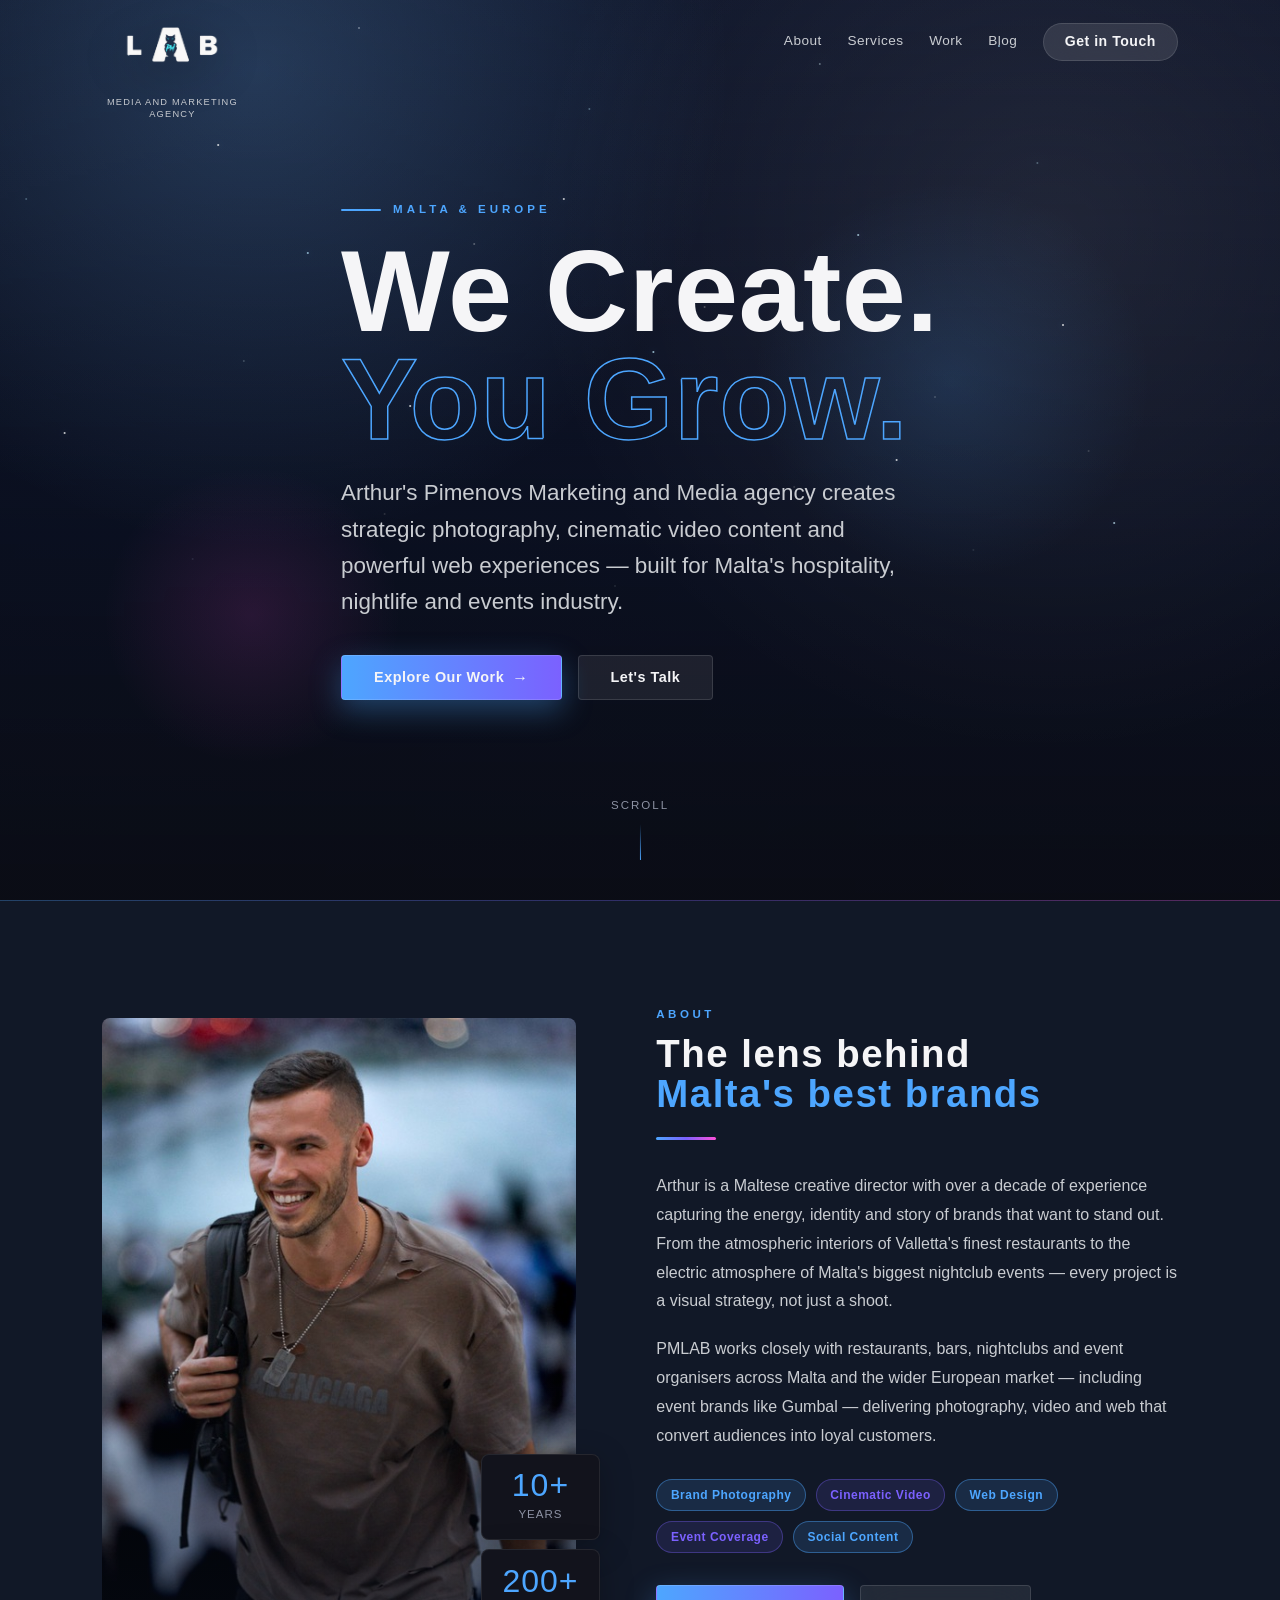
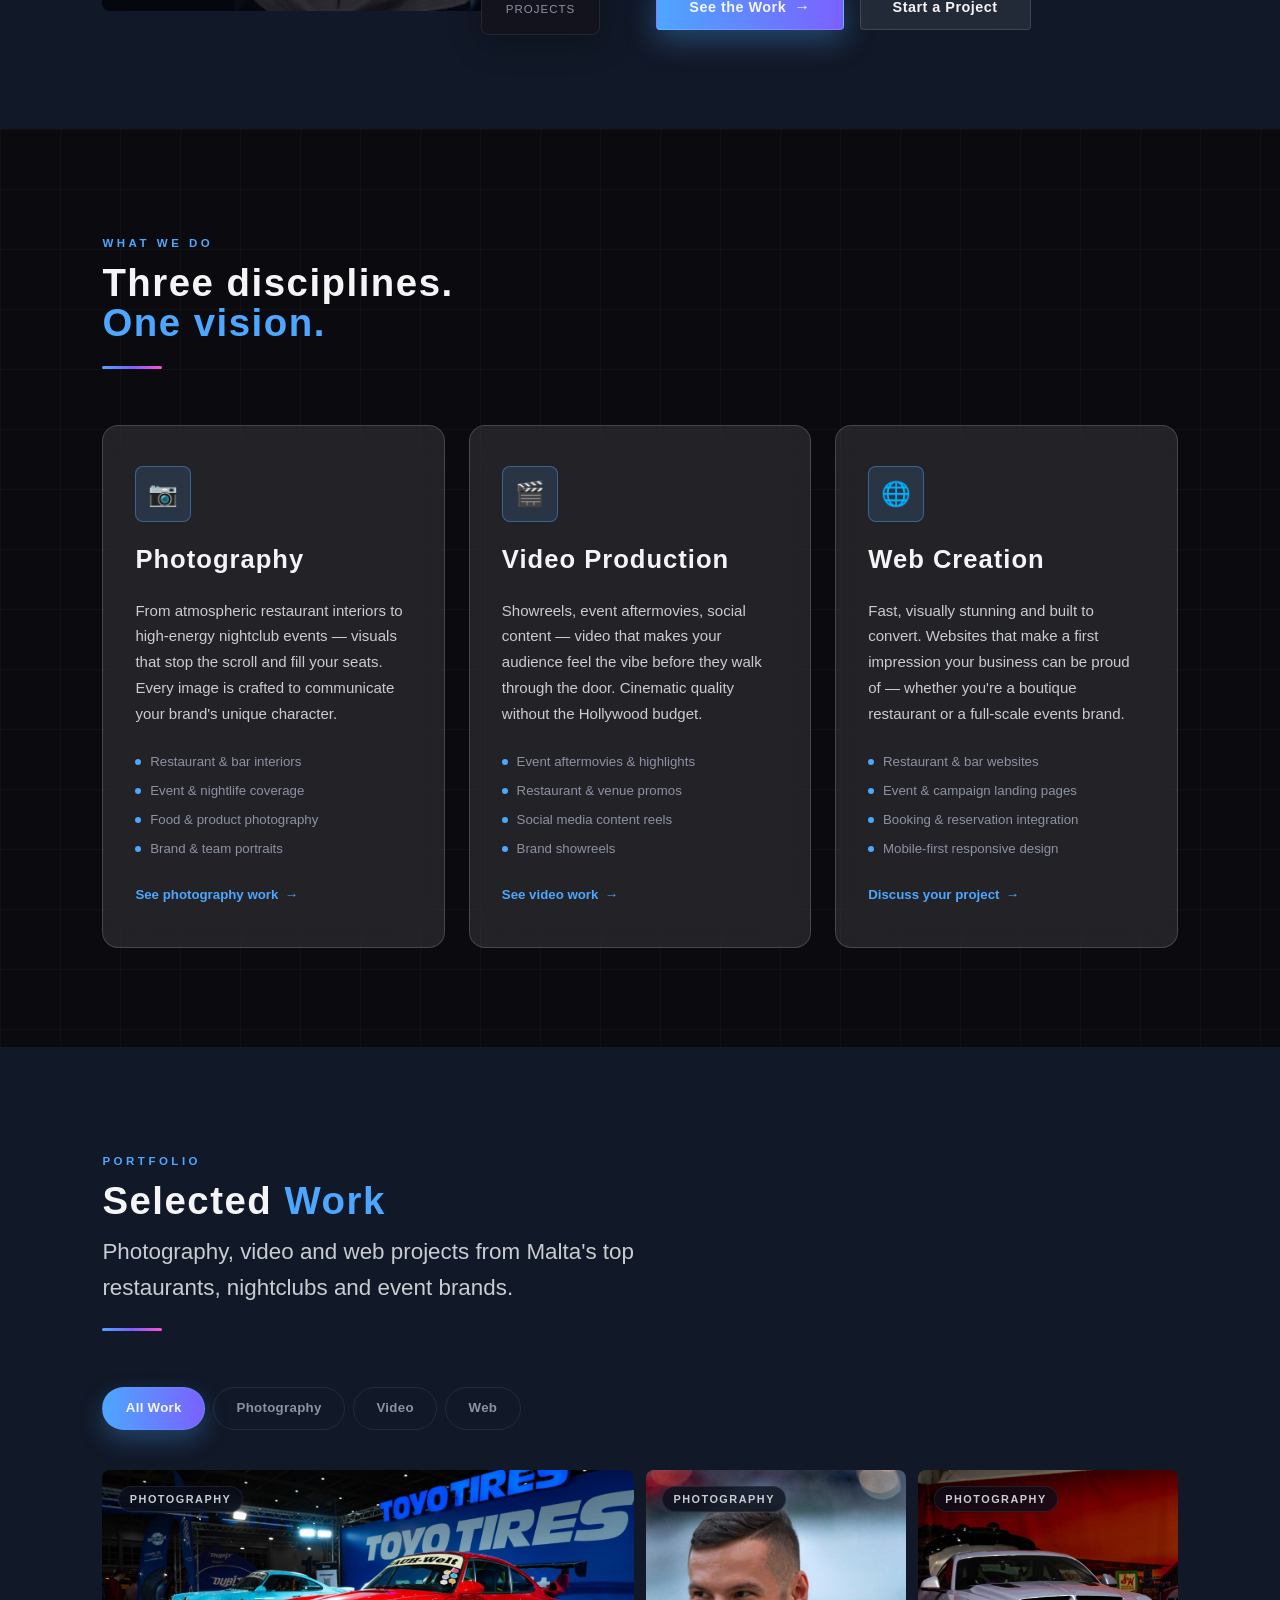
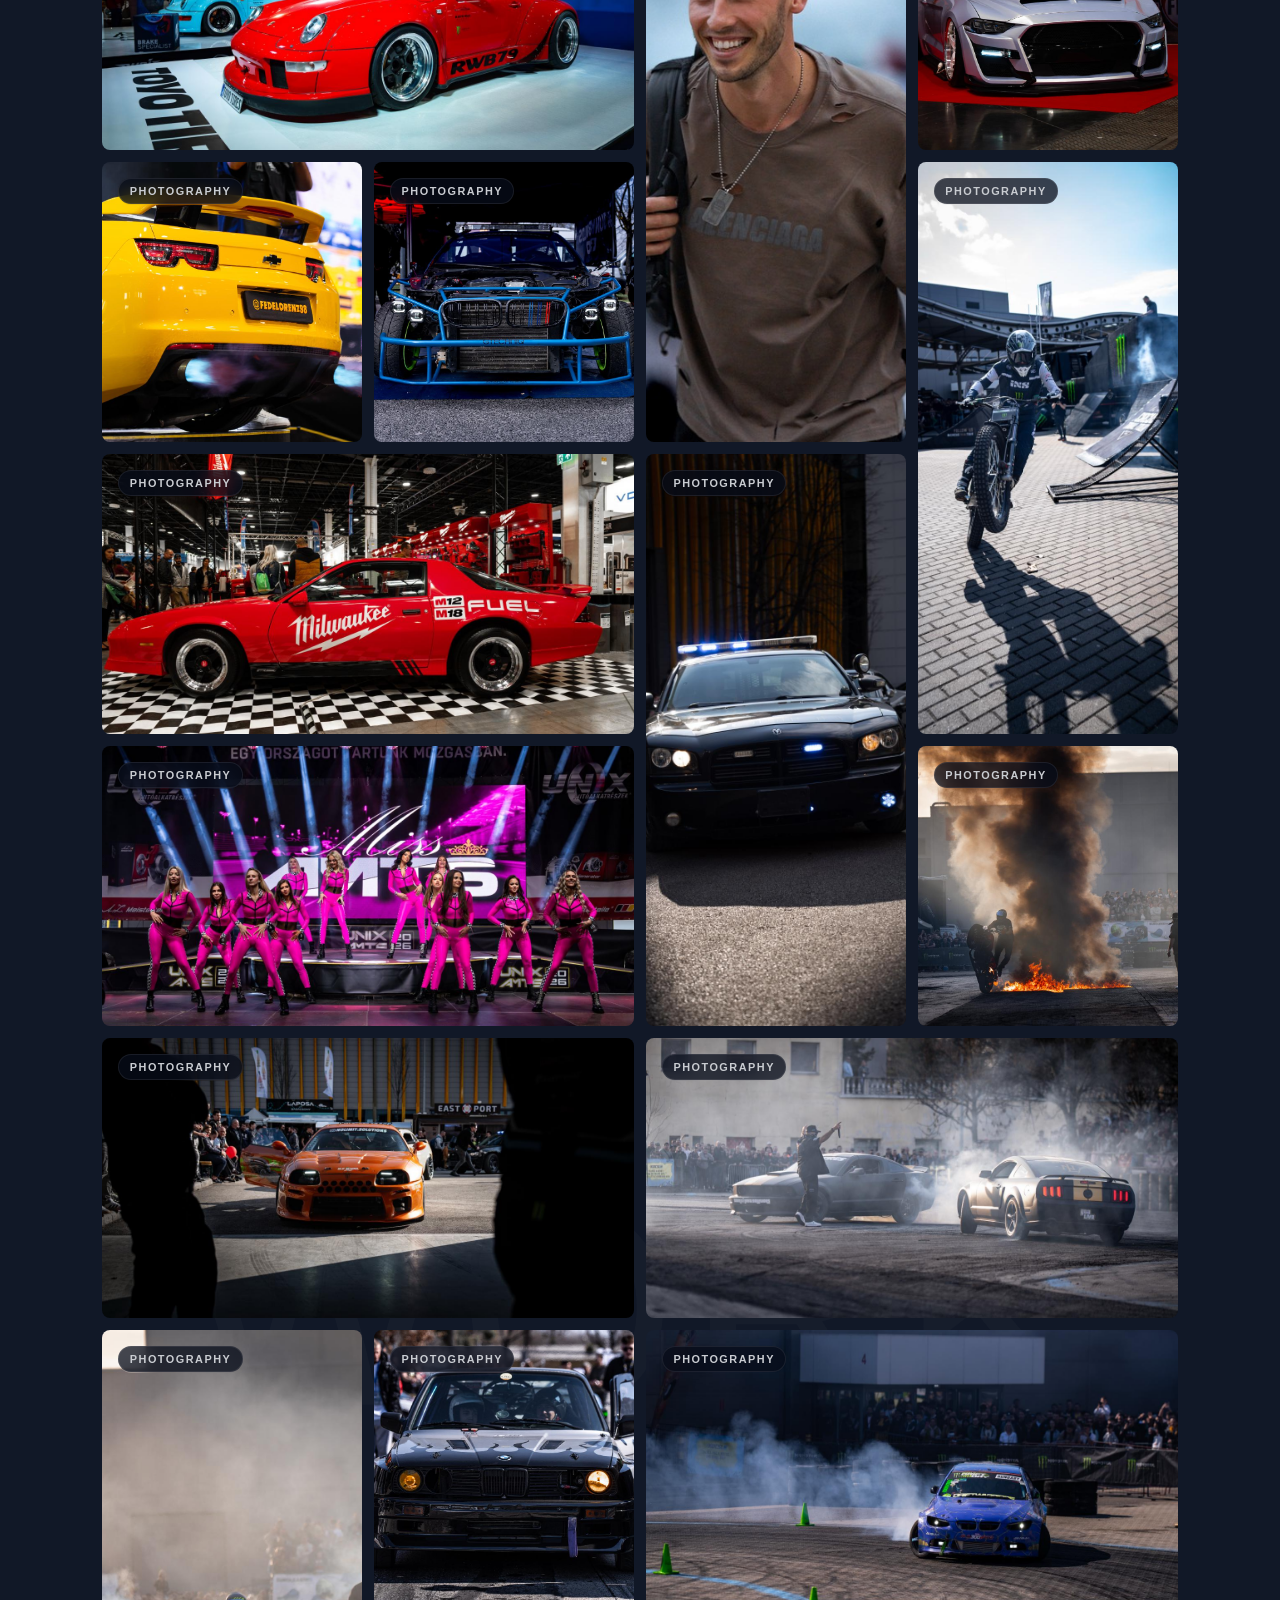
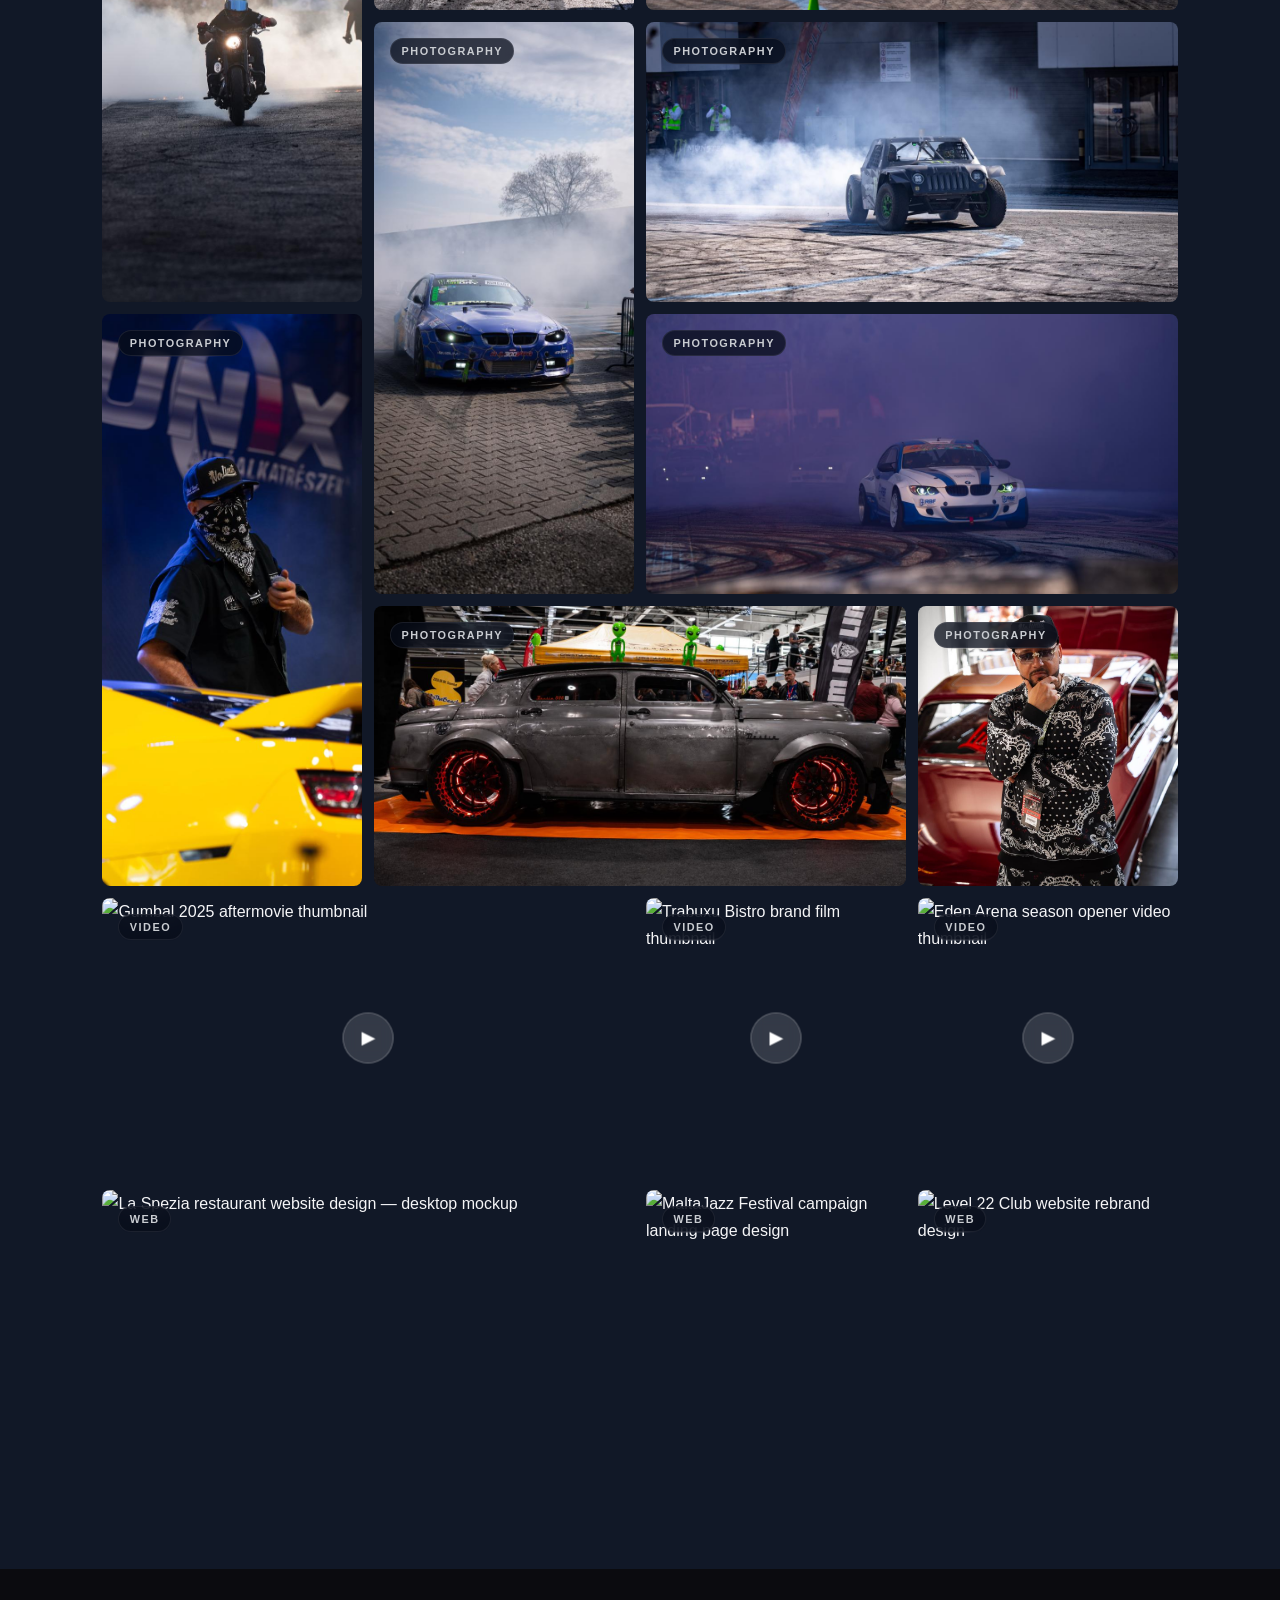
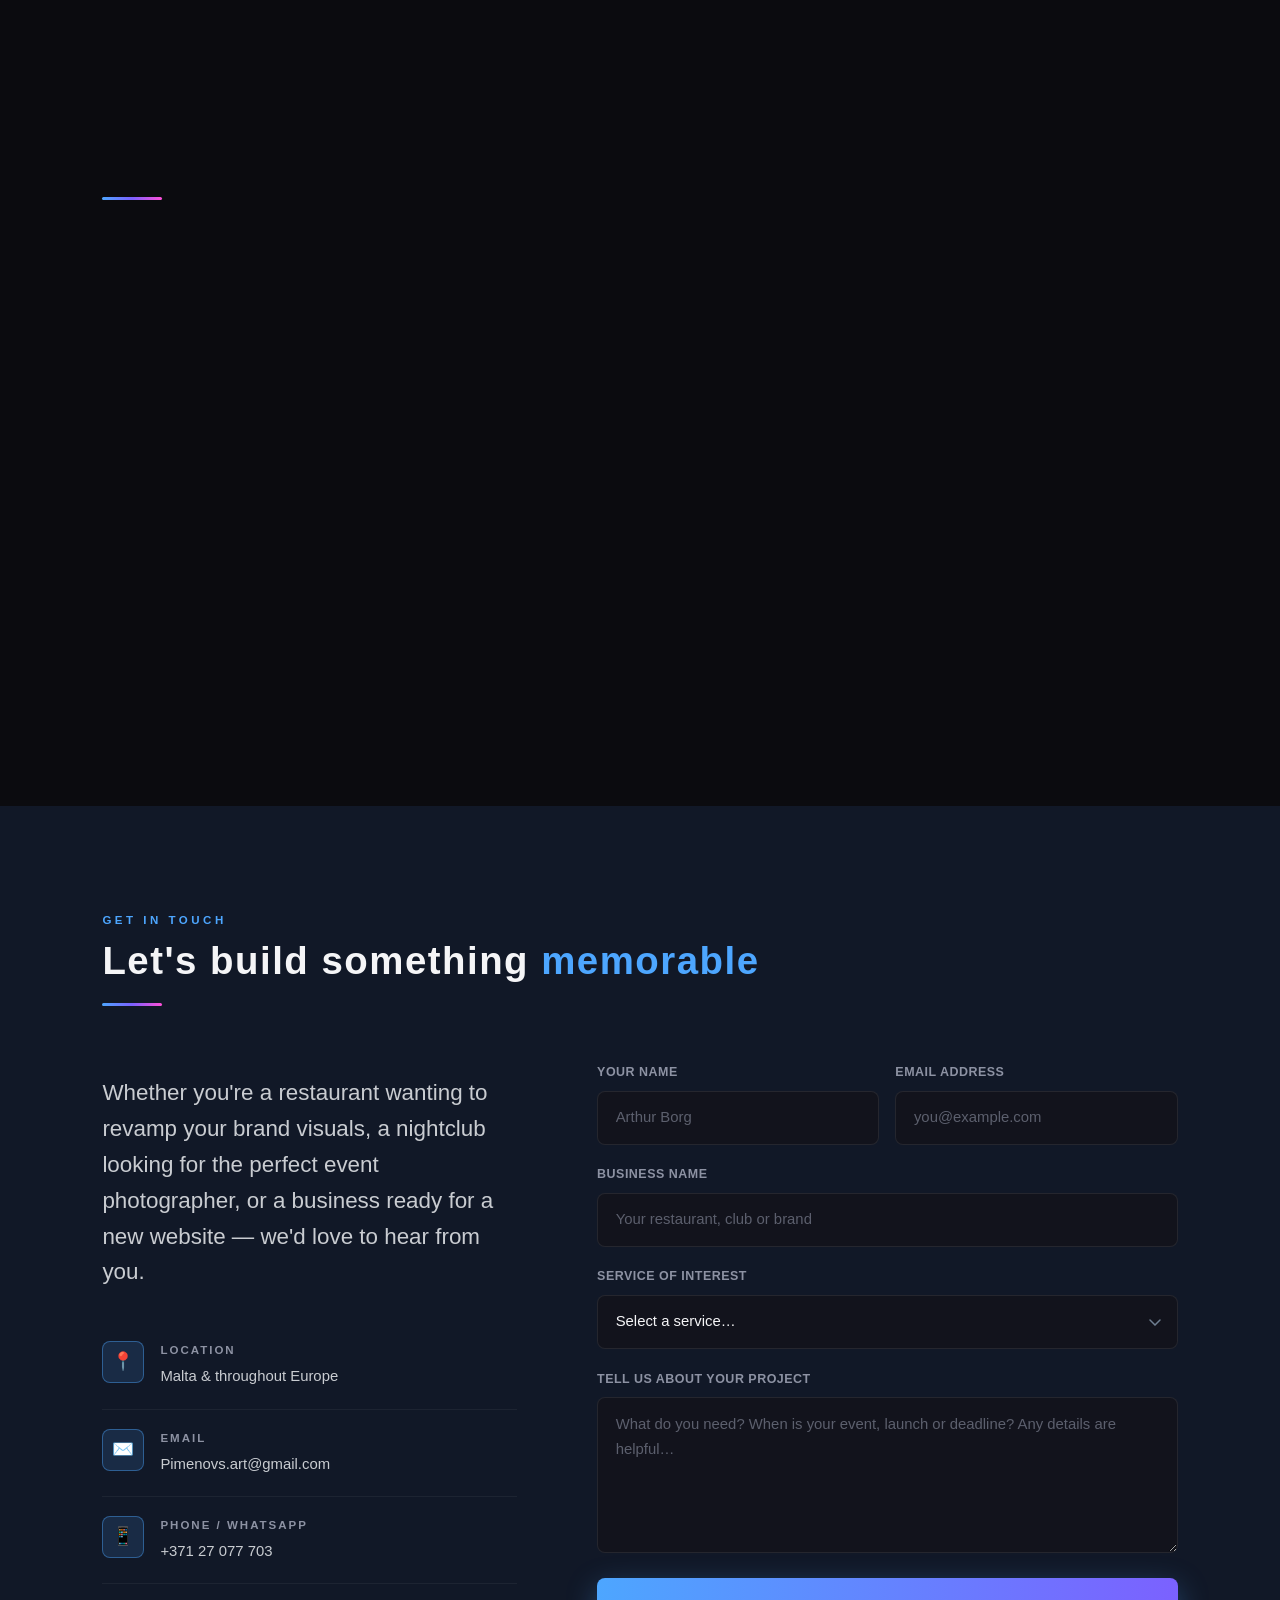
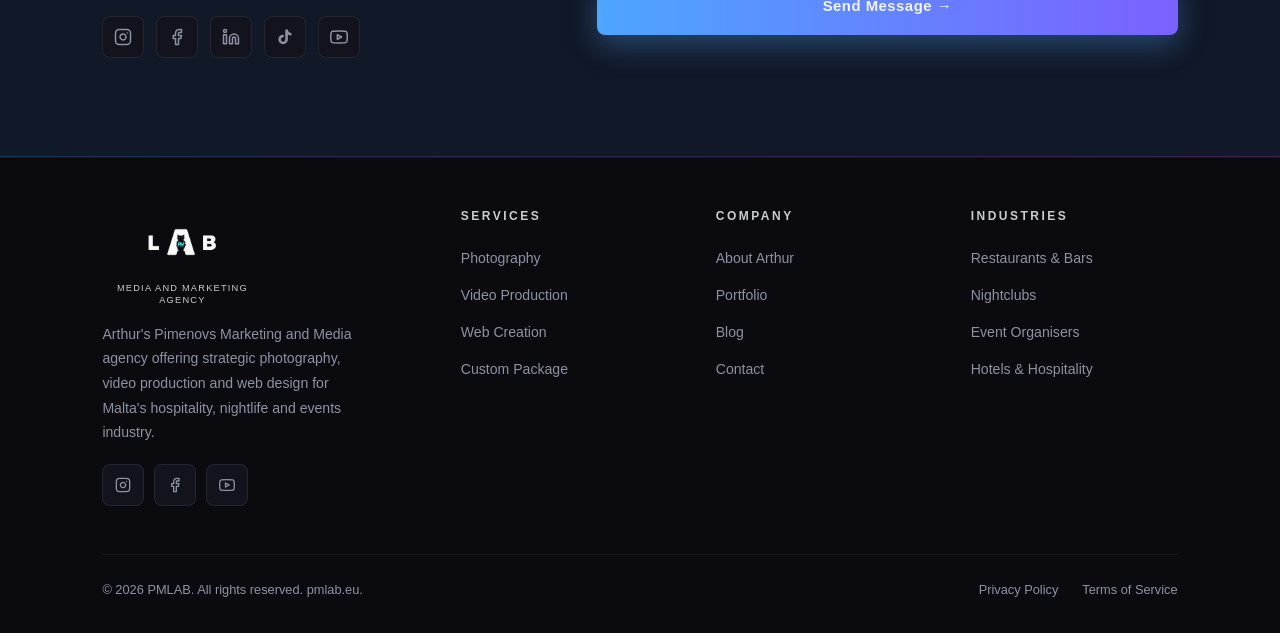
==== commit fc6fcf53: "redisign website and refactor code structure for improved readability and maintainability" ====
--- a/index.html
+++ b/index.html
@@ -3,23 +3,18 @@
 <head>
   <meta charset="UTF-8" />
   <meta name="viewport" content="width=device-width, initial-scale=1.0" />
-  <meta name="description" content="artmarketing — strategic photography, cinematic video production and powerful web design for Malta's hospitality, nightlife and events industry." />
-  <meta name="keywords" content="photography Malta, video production Malta, web design Malta, restaurant marketing, nightclub photography, events Malta, artmarketing" />
-  <meta name="author" content="Arthur — artmarketing" />
+  <meta name="description" content="Arthur's Pimenovs Marketing and Media agency (PMLAB) — strategic photography, cinematic video production and powerful web design for hospitality, nightlife and events across Europe." />
+  <meta name="keywords" content="PMLAB, photography Malta, video production Malta, web design Europe, media agency, restaurant marketing, nightclub photography, events" />
+  <meta name="author" content="Arthur Pimenovs — PMLAB" />
 
   <!-- Open Graph -->
   <meta property="og:type"        content="website" />
-  <meta property="og:title"       content="artmarketing — Visual Strategy for Malta's Best Brands" />
+  <meta property="og:title"       content="PMLAB — Arthur's Marketing and Media Agency" />
   <meta property="og:description" content="Photography, video production and web design built for Malta's hospitality and nightlife industry." />
   <meta property="og:image"       content="assets/images/og-cover.jpg" />
-  <meta property="og:url"         content="https://artmarketing.mt" />
-
-  <title>artmarketing — We Create. You Grow.</title>
-
-  <!-- Fonts -->
-  <link rel="preconnect" href="https://fonts.googleapis.com" />
-  <link rel="preconnect" href="https://fonts.gstatic.com" crossorigin />
-  <link href="https://fonts.googleapis.com/css2?family=Bebas+Neue&family=Inter:wght@400;500;600;700&display=swap" rel="stylesheet" />
+  <meta property="og:url"         content="https://pmlab.eu" />
+
+  <title>PMLAB — Arthur's Marketing and Media Agency</title>
 
   <!-- CSS -->
   <link rel="stylesheet" href="css/reset.css" />
@@ -34,8 +29,9 @@
        NAVIGATION
   =================================================== -->
   <header id="navbar" role="banner">
-    <a href="#hero" class="nav-logo" aria-label="artmarketing — home">
-      art<span>marketing</span>
+    <a href="#hero" class="nav-logo" aria-label="PMLAB — home">
+      <img src="images/logo.png" class="brand-logo" alt="PMLAB logo" width="64" height="64" />
+      <span class="brand-sub">Media and Marketing Agency</span>
     </a>
 
     <nav id="nav-menu" class="nav-menu" aria-label="Main navigation">
@@ -68,9 +64,9 @@
     <div
       class="hero-bg"
       data-parallax="bg"
-      style="background-image: url('https://picsum.photos/seed/artmarketing-hero/1920/1080');"
+      style="background-image: url('https://images.unsplash.com/photo-1517336714739-489689fd1ca8?auto=format&fit=crop&w=1920&q=80');"
       role="img"
-      aria-label="High-energy event photography backdrop"
+      aria-label="Modern Apple laptop on a clean workspace"
     ></div>
 
     <div class="hero-overlay" aria-hidden="true"></div>
@@ -88,7 +84,7 @@
         </h1>
 
         <p class="hero-subline">
-          Strategic photography, cinematic video content &amp; powerful web experiences
+          Arthur's Pimenovs Marketing and Media agency creates strategic photography, cinematic video content and powerful web experiences
           — built for Malta's hospitality, nightlife and events industry.
         </p>
 
@@ -124,7 +120,7 @@
               <!-- Arthur on location with Sony cinema camera -->
               <img
                 src="images/photo_16_2026-04-06_00-35-18.jpg"
-                alt="Arthur — Creative Director at artmarketing, on location with Sony cinema camera"
+                alt="Arthur — Creative Director at PMLAB, on location with Sony cinema camera"
                 width="700"
                 height="880"
                 loading="lazy"
@@ -160,7 +156,7 @@
             a shoot.
           </p>
           <p class="about-bio">
-            artmarketing works closely with restaurants, bars, nightclubs and event organisers
+            PMLAB works closely with restaurants, bars, nightclubs and event organisers
             across Malta and the wider European market — including event brands like Gumbal —
             delivering photography, video and web that convert audiences into loyal customers.
           </p>
@@ -326,14 +322,14 @@
         <div
           class="gallery-item span-row-2"
           data-category="photo"
-          data-caption="Behind the Lens — artmarketing director on location with Sony cinema camera"
-          role="listitem"
-          tabindex="0"
-          aria-label="View photo: Behind the lens with artmarketing"
+          data-caption="Behind the Lens — PMLAB director on location with Sony cinema camera"
+          role="listitem"
+          tabindex="0"
+          aria-label="View photo: Behind the lens with PMLAB"
         >
           <img
             src="images/photo_16_2026-04-06_00-35-18.jpg"
-            alt="artmarketing director holding Sony cinema camera on location at event"
+            alt="PMLAB director holding Sony cinema camera on location at event"
             width="853"
             height="1280"
             loading="lazy"
@@ -1110,7 +1106,7 @@
             <div>
               <div class="contact-info-label">Email</div>
               <div class="contact-info-value">
-                <a href="mailto:hello@artmarketing.mt">hello@artmarketing.mt</a>
+                <a href="mailto:Pimenovs.art@gmail.com">Pimenovs.art@gmail.com</a>
               </div>
             </div>
           </div>
@@ -1120,7 +1116,7 @@
             <div>
               <div class="contact-info-label">Phone / WhatsApp</div>
               <div class="contact-info-value">
-                <a href="tel:+35699000000">+356 99 000 000</a>
+                <a href="tel:+37127077703">+371 27 077 703</a>
               </div>
             </div>
           </div>
@@ -1132,7 +1128,7 @@
             <a href="#" class="social-link" aria-label="Facebook" title="Facebook">
               <svg width="18" height="18" viewBox="0 0 24 24" fill="none" stroke="currentColor" stroke-width="2" stroke-linecap="round" stroke-linejoin="round" aria-hidden="true"><path d="M18 2h-3a5 5 0 00-5 5v3H7v4h3v8h4v-8h3l1-4h-4V7a1 1 0 011-1h3z"/></svg>
             </a>
-            <a href="#" class="social-link" aria-label="LinkedIn" title="LinkedIn">
+            <a href="https://linkedin.com/in/arthurpm" class="social-link" aria-label="LinkedIn" title="LinkedIn" target="_blank" rel="noopener noreferrer">
               <svg width="18" height="18" viewBox="0 0 24 24" fill="none" stroke="currentColor" stroke-width="2" stroke-linecap="round" stroke-linejoin="round" aria-hidden="true"><path d="M16 8a6 6 0 016 6v7h-4v-7a2 2 0 00-2-2 2 2 0 00-2 2v7h-4v-7a6 6 0 016-6z"/><rect x="2" y="9" width="4" height="12"/><circle cx="4" cy="4" r="2"/></svg>
             </a>
             <a href="#" class="social-link" aria-label="TikTok" title="TikTok">
@@ -1234,11 +1230,12 @@
       <div class="footer-grid">
 
         <div class="footer-brand">
-          <a href="#hero" class="nav-logo" aria-label="artmarketing home">
-            art<span>marketing</span>
+          <a href="#hero" class="nav-logo" aria-label="PMLAB home">
+            <img src="images/logo.png" class="brand-logo" alt="PMLAB logo" width="72" height="72" />
+            <span class="brand-sub">Media and Marketing Agency</span>
           </a>
           <p>
-            Strategic photography, video production and web design for Malta's
+            Arthur's Pimenovs Marketing and Media agency offering strategic photography, video production and web design for Malta's
             hospitality, nightlife and events industry.
           </p>
           <div class="footer-socials" aria-label="Social media">
@@ -1288,7 +1285,7 @@
 
       <div class="footer-bottom">
         <p class="footer-copyright">
-          &copy; 2026 artmarketing. All rights reserved. Malta.
+          &copy; 2026 PMLAB. All rights reserved. pmlab.eu.
         </p>
         <nav class="footer-bottom-links" aria-label="Legal">
           <a href="#">Privacy Policy</a>
--- a/css/variables.css
+++ b/css/variables.css
@@ -1,46 +1,54 @@
 /* =========================================
-   Design Tokens — artmarketing
-   ========================================= */
+  Design Tokens — PMLAB
+  ========================================= */
 
 :root {
   /* ---- Backgrounds ---- */
-  --bg-primary:    #070d1a;
-  --bg-secondary:  #0c1525;
-  --bg-card:       #0f1d30;
-  --bg-card-hover: #152338;
+  --bg-primary:    #0b0b0f;
+  --bg-secondary:  #111827;
+  --bg-card:       #12131c;
+  --bg-card-hover: #1a1b27;
 
   /* ---- Accent Colours ---- */
-  --accent-green:        #00ff88;
-  --accent-green-dim:    rgba(0, 255, 136, 0.12);
-  --accent-green-border: rgba(0, 255, 136, 0.35);
-  --accent-green-glow:   0 0 22px rgba(0, 255, 136, 0.45), 0 0 60px rgba(0, 255, 136, 0.14);
+  --accent-green:        #4da6ff;
+  --accent-green-dim:    rgba(77, 166, 255, 0.14);
+  --accent-green-border: rgba(77, 166, 255, 0.42);
+  --accent-green-glow:   0 0 22px rgba(77, 166, 255, 0.45), 0 0 60px rgba(77, 166, 255, 0.16);
 
-  --accent-cyan:        #00d4ff;
-  --accent-cyan-dim:    rgba(0, 212, 255, 0.12);
-  --accent-cyan-border: rgba(0, 212, 255, 0.35);
-  --accent-cyan-glow:   0 0 22px rgba(0, 212, 255, 0.45), 0 0 60px rgba(0, 212, 255, 0.14);
+  --accent-cyan:        #7b61ff;
+  --accent-cyan-dim:    rgba(123, 97, 255, 0.12);
+  --accent-cyan-border: rgba(123, 97, 255, 0.35);
+  --accent-cyan-glow:   0 0 22px rgba(123, 97, 255, 0.45), 0 0 60px rgba(123, 97, 255, 0.14);
+  --accent-pink:        #ff4fd8;
+  --accent-gold:        #d4af37;
 
   /* Gradient used for decorative lines/highlights */
-  --gradient-accent: linear-gradient(90deg, var(--accent-green), var(--accent-cyan));
-  --gradient-hero:   linear-gradient(135deg, rgba(7,13,26,0.90) 0%, rgba(7,13,26,0.55) 55%, rgba(7,13,26,0.82) 100%);
-  --gradient-card:   linear-gradient(180deg, transparent 50%, rgba(7,13,26,0.92) 100%);
+  --gradient-accent: linear-gradient(90deg, var(--accent-green), var(--accent-cyan), var(--accent-pink));
+  --gradient-hero:   linear-gradient(135deg, #0b0b0f 0%, #111827 40%, #1e1b4b 100%);
+  --gradient-card:   linear-gradient(180deg, transparent 50%, rgba(11, 11, 15, 0.92) 100%);
+  --gradient-glass:  linear-gradient(135deg, rgba(255, 255, 255, 0.12), rgba(255, 255, 255, 0.04));
 
   /* ---- Text ---- */
-  --text-primary:   #f0f0f0;
-  --text-secondary: #b0bfcc;
-  --text-muted:     #6e7e90;
+  --text-primary:   #f5f5f7;
+  --text-secondary: #c9ccd1;
+  --text-muted:     #8d92a3;
+
+  /* ---- Glass ---- */
+  --glass-white:  rgba(255, 255, 255, 0.08);
+  --glass-border: rgba(255, 255, 255, 0.12);
+  --glass-blur:   20px;
 
   /* ---- Borders ---- */
   --border-subtle: rgba(255, 255, 255, 0.05);
   --border-card:   rgba(255, 255, 255, 0.08);
 
   /* ---- Shadows ---- */
-  --shadow-card:       0 8px 32px rgba(0, 0, 0, 0.45);
-  --shadow-card-hover: 0 20px 56px rgba(0, 0, 0, 0.65);
+  --shadow-card:       0 8px 32px rgba(0, 0, 0, 0.25);
+  --shadow-card-hover: 0 20px 80px rgba(0, 0, 0, 0.35);
 
   /* ---- Typography ---- */
-  --font-display: 'Bebas Neue', sans-serif;
-  --font-body:    'Inter', sans-serif;
+  --font-display: -apple-system, BlinkMacSystemFont, 'Segoe UI', 'Helvetica Neue', sans-serif;
+  --font-body:    -apple-system, BlinkMacSystemFont, 'Segoe UI', 'Helvetica Neue', sans-serif;
 
   --fs-hero:       clamp(3.8rem, 9vw, 8rem);
   --fs-xl:         clamp(2.6rem, 5vw, 4.8rem);
@@ -51,10 +59,10 @@
   --fs-label:      0.72rem;
 
   /* ---- Layout ---- */
-  --nav-height:       70px;
-  --section-pad:      clamp(80px, 10vh, 140px);
+  --nav-height:       84px;
+  --section-pad:      clamp(92px, 11vh, 120px);
   --container-max:    1280px;
-  --container-pad:    clamp(1.25rem, 5vw, 3rem);
+  --container-pad:    clamp(1.25rem, 8vw, 8rem);
   --gap-cards:        1.5rem;
   --radius-sm:        4px;
   --radius-md:        8px;
--- a/css/animations.css
+++ b/css/animations.css
@@ -1,5 +1,5 @@
 /* =========================================
-   Keyframe Animations — artmarketing
+  Keyframe Animations — PMLAB
    ========================================= */
 
 /* --- Core entrance animations --- */
@@ -74,6 +74,20 @@
   100% { opacity: 1; transform: translateY(0)    skewY(0deg); }
 }
 
+@keyframes starTwinkle {
+  0%, 100% { opacity: 0.18; }
+  20%      { opacity: 0.85; }
+  40%      { opacity: 0.28; }
+  60%      { opacity: 0.95; }
+  80%      { opacity: 0.22; }
+}
+
+@keyframes starDrift {
+  0%   { transform: translate3d(0, 0, 0) scale(1); }
+  50%  { transform: translate3d(-1.5%, 1.2%, 0) scale(1.02); }
+  100% { transform: translate3d(1.5%, -1.2%, 0) scale(1); }
+}
+
 /* =========================================
    Scroll-reveal utility classes
    ========================================= */
--- a/css/main.css
+++ b/css/main.css
@@ -1,13 +1,16 @@
 /* =========================================
    main.css — Layout & Components
-   artmarketing portfolio website
+  PMLAB portfolio website
    ========================================= */
 
 /* ===========================================
    BASE
 =========================================== */
 body {
-  background-color: var(--bg-primary);
+  background: var(--bg-primary);
+  background-image:
+    radial-gradient(circle at 10% -10%, rgba(77, 166, 255, 0.16), transparent 42%),
+    radial-gradient(circle at 90% 10%, rgba(123, 97, 255, 0.14), transparent 38%);
   color: var(--text-primary);
   font-family: var(--font-body);
   font-size: var(--fs-body);
@@ -73,40 +76,71 @@
 .btn {
   display: inline-flex;
   align-items: center;
+  justify-content: center;
   gap: 0.5rem;
   padding: 0.85rem 2rem;
   border-radius: var(--radius-sm);
   font-size: 0.9rem;
   font-weight: 600;
   letter-spacing: 0.5px;
+  line-height: 1;
   transition: all var(--t-mid);
   position: relative;
   overflow: hidden;
+  border: 1px solid transparent;
 }
 
 .btn-primary {
-  background: var(--accent-green);
-  color: #070d1a;
-  box-shadow: 0 4px 20px rgba(0, 255, 136, 0.3);
+  background: linear-gradient(90deg, var(--accent-green), var(--accent-cyan));
+  color: var(--text-primary);
+  border-color: rgba(255, 255, 255, 0.14);
+  box-shadow: 0 10px 30px rgba(77, 166, 255, 0.35);
 }
 
 .btn-primary:hover {
-  background: #33ffaa;
-  box-shadow: var(--accent-green-glow);
+  box-shadow: 0 16px 40px rgba(77, 166, 255, 0.35);
   transform: translateY(-2px);
 }
 
 .btn-outline {
-  border: 1.5px solid var(--accent-green-border);
-  color: var(--accent-green);
-  background: transparent;
+  border-color: var(--glass-border);
+  color: var(--text-primary);
+  background: var(--glass-white);
+  backdrop-filter: blur(var(--glass-blur));
+  -webkit-backdrop-filter: blur(var(--glass-blur));
 }
 
 .btn-outline:hover {
-  background: var(--accent-green-dim);
-  border-color: var(--accent-green);
-  box-shadow: var(--accent-green-glow);
+  background: var(--gradient-glass);
+  border-color: var(--accent-green-border);
+  box-shadow: var(--shadow-card);
   transform: translateY(-2px);
+}
+
+.glass-card {
+  background: var(--glass-white);
+  backdrop-filter: blur(var(--glass-blur));
+  -webkit-backdrop-filter: blur(var(--glass-blur));
+  border: 1px solid var(--glass-border);
+  border-radius: 24px;
+  box-shadow: var(--shadow-card);
+}
+
+.premium-btn {
+  padding: 1rem 2rem;
+  border-radius: var(--radius-pill);
+  border: none;
+  background: linear-gradient(90deg, var(--accent-green), var(--accent-cyan));
+  color: var(--text-primary);
+  font-weight: 600;
+  font-size: 1rem;
+  cursor: pointer;
+  transition: all var(--t-mid);
+}
+
+.premium-btn:hover {
+  transform: translateY(-2px);
+  box-shadow: 0 10px 30px rgba(77, 166, 255, 0.35);
 }
 
 .btn-icon {
@@ -158,29 +192,58 @@
 }
 
 #navbar.scrolled {
-  background: rgba(7, 13, 26, 0.94);
-  backdrop-filter: blur(16px);
-  -webkit-backdrop-filter: blur(16px);
-  box-shadow: 0 1px 0 rgba(0, 255, 136, 0.1), 0 4px 24px rgba(0, 0, 0, 0.5);
+  background: rgba(11, 11, 15, 0.8);
+  backdrop-filter: blur(var(--glass-blur));
+  -webkit-backdrop-filter: blur(var(--glass-blur));
+  border-bottom: 1px solid var(--glass-border);
+  box-shadow: 0 1px 0 rgba(77, 166, 255, 0.2), 0 18px 40px rgba(0, 0, 0, 0.4);
 }
 
 .nav-logo {
-  font-family: var(--font-display);
-  font-size: 1.7rem;
-  letter-spacing: 3px;
+  display: inline-flex;
+  flex-direction: column;
+  align-items: center;
+  gap: 0.2rem;
   color: var(--text-primary);
   line-height: 1;
+  position: relative;
+  transform: translateY(1rem);
+  transition: transform var(--t-mid);
+}
+
+#navbar.scrolled .nav-logo {
+  transform: translateY(0.65rem);
+}
+
+.brand-logo {
+  width: 96px;
+  height: 96px;
+  object-fit: contain;
+  border: none;
+  background: transparent;
+  padding: 0;
+  display: block;
+  filter: drop-shadow(0 10px 22px rgba(0, 0, 0, 0.35));
+}
+
+.brand-name {
+  display: none;
+}
+
+.brand-sub {
+  font-size: 0.58rem;
+  letter-spacing: 1.2px;
   text-transform: uppercase;
-}
-
-.nav-logo span {
-  color: var(--accent-green);
+  color: var(--text-secondary);
+  text-align: center;
+  max-width: 140px;
+  line-height: 1.3;
 }
 
 .nav-menu {
   display: flex;
   align-items: center;
-  gap: 2rem;
+  gap: 1.6rem;
 }
 
 .nav-menu a {
@@ -200,7 +263,7 @@
   left: 0;
   width: 0;
   height: 1.5px;
-  background: var(--accent-green);
+  background: var(--gradient-accent);
   transition: width var(--t-mid);
 }
 
@@ -215,17 +278,27 @@
 }
 
 .nav-cta {
-  padding: 0.5rem 1.3rem;
-  border: 1.5px solid var(--accent-green-border);
-  border-radius: var(--radius-sm);
-  color: var(--accent-green) !important;
+  display: inline-flex;
+  align-items: center;
+  justify-content: center;
+  height: 2.35rem;
+  padding: 0 1.3rem;
+  border: 1.5px solid var(--glass-border);
+  border-radius: var(--radius-pill);
+  color: var(--text-primary) !important;
   font-weight: 600 !important;
+  font-size: 0.88rem !important;
+  line-height: 1.2;
   transition: all var(--t-fast) !important;
+  background: rgba(255, 255, 255, 0.11);
+  backdrop-filter: blur(var(--glass-blur));
+  -webkit-backdrop-filter: blur(var(--glass-blur));
 }
 
 .nav-cta:hover {
-  background: var(--accent-green-dim);
-  box-shadow: 0 0 14px rgba(0, 255, 136, 0.2);
+  background: var(--gradient-glass);
+  border-color: var(--accent-green-border);
+  box-shadow: 0 0 20px rgba(77, 166, 255, 0.2);
 }
 
 .nav-cta::after {
@@ -278,12 +351,80 @@
   display: flex;
   align-items: center;
   overflow: hidden;
+  isolation: isolate;
+}
+
+#hero::before,
+#hero::after {
+  content: '';
+  position: absolute;
+  inset: -12%;
+  pointer-events: none;
+  z-index: 0;
+}
+
+#hero::before {
+  width: 2px;
+  height: 2px;
+  background: rgba(255, 255, 255, 1);
+  border-radius: 50%;
+  filter: drop-shadow(0 0 6px rgba(170, 220, 255, 0.7));
+  box-shadow:
+    5vw 12vh 0 0 rgba(255, 255, 255, 0.98),
+    14vw 34vh 0 0 rgba(188, 232, 255, 0.92),
+    22vw 18vh 0 0 rgba(255, 255, 255, 0.99),
+    31vw 52vh 0 0 rgba(220, 244, 255, 0.93),
+    40vw 15vh 0 0 rgba(255, 255, 255, 0.9),
+    49vw 39vh 0 0 rgba(255, 255, 255, 0.97),
+    58vw 24vh 0 0 rgba(188, 232, 255, 0.91),
+    67vw 46vh 0 0 rgba(255, 255, 255, 0.97),
+    76vw 19vh 0 0 rgba(211, 240, 255, 0.93),
+    85vw 56vh 0 0 rgba(255, 255, 255, 0.97),
+    93vw 30vh 0 0 rgba(190, 233, 255, 0.9),
+    11vw 67vh 0 0 rgba(255, 255, 255, 0.93),
+    27vw 74vh 0 0 rgba(199, 236, 255, 0.89),
+    42vw 69vh 0 0 rgba(255, 255, 255, 0.95),
+    60vw 77vh 0 0 rgba(224, 245, 255, 0.94),
+    74vw 66vh 0 0 rgba(255, 255, 255, 0.98),
+    88vw 73vh 0 0 rgba(199, 236, 255, 0.91),
+    97vw 62vh 0 0 rgba(255, 255, 255, 0.94);
+  animation: starTwinkle 6.5s ease-in-out infinite;
+}
+
+#hero::after {
+  width: 1.5px;
+  height: 1.5px;
+  background: rgba(255, 255, 255, 0.92);
+  border-radius: 50%;
+  opacity: 0.8;
+  filter: drop-shadow(0 0 4px rgba(170, 220, 255, 0.56));
+  box-shadow:
+    3vw 22vh 0 0 rgba(255, 255, 255, 0.9),
+    9vw 45vh 0 0 rgba(184, 231, 255, 0.84),
+    17vw 60vh 0 0 rgba(255, 255, 255, 0.86),
+    24vw 8vh 0 0 rgba(205, 239, 255, 0.84),
+    29vw 28vh 0 0 rgba(255, 255, 255, 0.9),
+    36vw 40vh 0 0 rgba(186, 232, 255, 0.82),
+    44vw 57vh 0 0 rgba(255, 255, 255, 0.88),
+    51vw 11vh 0 0 rgba(212, 243, 255, 0.8),
+    56vw 34vh 0 0 rgba(255, 255, 255, 0.86),
+    63vw 51vh 0 0 rgba(192, 235, 255, 0.83),
+    71vw 9vh 0 0 rgba(255, 255, 255, 0.89),
+    79vw 38vh 0 0 rgba(201, 238, 255, 0.84),
+    82vw 63vh 0 0 rgba(255, 255, 255, 0.86),
+    90vw 17vh 0 0 rgba(188, 232, 255, 0.8),
+    95vw 48vh 0 0 rgba(255, 255, 255, 0.88),
+    99vw 70vh 0 0 rgba(204, 239, 255, 0.83);
+  animation:
+    starTwinkle 9.2s ease-in-out 1.4s infinite,
+    starDrift 18s ease-in-out infinite;
 }
 
 .hero-bg {
   position: absolute;
   inset: -25% 0 -25%;
   background: url('../assets/images/hero-bg.jpg') center / cover no-repeat;
+  filter: brightness(0.42) saturate(1.05);
   will-change: transform;
   z-index: var(--z-below);
 }
@@ -291,7 +432,10 @@
 .hero-overlay {
   position: absolute;
   inset: 0;
-  background: var(--gradient-hero);
+  background:
+    radial-gradient(circle at 20% 8%, rgba(117, 186, 255, 0.22), transparent 36%),
+    radial-gradient(circle at 82% 26%, rgba(255, 255, 255, 0.08), transparent 42%),
+    linear-gradient(180deg, rgba(4, 9, 23, 0.5) 0%, rgba(8, 13, 28, 0.86) 58%, rgba(10, 12, 20, 0.96) 100%);
   z-index: 0;
 }
 
@@ -303,7 +447,7 @@
   right: 10%;
   width: 400px;
   height: 400px;
-  background: radial-gradient(circle, rgba(0,212,255,0.06) 0%, transparent 70%);
+  background: radial-gradient(circle, rgba(77, 166, 255, 0.15) 0%, transparent 70%);
   border-radius: 50%;
   animation: float 7s ease-in-out infinite;
 }
@@ -315,7 +459,7 @@
   left: 8%;
   width: 300px;
   height: 300px;
-  background: radial-gradient(circle, rgba(0,255,136,0.05) 0%, transparent 70%);
+  background: radial-gradient(circle, rgba(255, 79, 216, 0.12) 0%, transparent 70%);
   border-radius: 50%;
   animation: float 9s ease-in-out 2s infinite;
 }
@@ -330,7 +474,7 @@
   display: flex;
   align-items: center;
   gap: 0.75rem;
-  margin-bottom: 1.4rem;
+  margin-bottom: 1.1rem;
   animation: fadeInDown 0.7s var(--ease-out-expo) 0.1s both;
 }
 
@@ -352,10 +496,10 @@
 .hero-headline {
   font-family: var(--font-display);
   font-size: var(--fs-hero);
-  line-height: 0.95;
-  letter-spacing: 2px;
-  color: var(--text-primary);
-  margin-bottom: 1.6rem;
+  line-height: 0.94;
+  letter-spacing: 0.45px;
+  color: var(--text-primary);
+  margin-bottom: 1.35rem;
   animation: heroTextReveal 0.8s var(--ease-out-expo) 0.25s both;
 }
 
@@ -369,8 +513,8 @@
   font-size: var(--fs-subheading);
   color: var(--text-secondary);
   max-width: 580px;
-  line-height: 1.65;
-  margin-bottom: 2.5rem;
+  line-height: 1.62;
+  margin-bottom: 2.15rem;
   animation: fadeInUp 0.8s var(--ease-out-expo) 0.45s both;
 }
 
@@ -564,8 +708,10 @@
 }
 
 .service-card {
-  background: var(--bg-card);
-  border: 1px solid var(--border-card);
+  background: rgba(255, 255, 255, 0.1);
+  backdrop-filter: blur(var(--glass-blur));
+  -webkit-backdrop-filter: blur(var(--glass-blur));
+  border: 1px solid rgba(255, 255, 255, 0.16);
   border-radius: var(--radius-lg);
   padding: 2.5rem 2rem;
   display: flex;
@@ -594,8 +740,8 @@
 .service-card:hover {
   transform: translateY(-8px);
   border-color: var(--accent-green-border);
-  box-shadow: var(--shadow-card-hover), 0 0 30px rgba(0, 255, 136, 0.08);
-  background: var(--bg-card-hover);
+  box-shadow: var(--shadow-card-hover), 0 0 30px rgba(77, 166, 255, 0.1);
+  background: linear-gradient(135deg, rgba(255, 255, 255, 0.11), rgba(255, 255, 255, 0.04));
 }
 
 .service-card:hover::before {
@@ -628,8 +774,8 @@
 
 .service-desc {
   color: var(--text-secondary);
-  font-size: 0.93rem;
-  line-height: 1.75;
+  font-size: 0.94rem;
+  line-height: 1.72;
   flex: 1;
 }
 
@@ -721,10 +867,10 @@
 }
 
 .filter-btn.active {
-  background: var(--accent-green);
-  color: #070d1a;
-  border-color: var(--accent-green);
-  box-shadow: 0 4px 16px rgba(0, 255, 136, 0.3);
+  background: linear-gradient(90deg, var(--accent-green), var(--accent-cyan));
+  color: var(--text-primary);
+  border-color: var(--accent-green-border);
+  box-shadow: 0 10px 24px rgba(77, 166, 255, 0.3);
 }
 
 /* Gallery Grid */
@@ -812,11 +958,11 @@
   width: 38px;
   height: 38px;
   border-radius: 50%;
-  background: var(--accent-green);
+  background: linear-gradient(135deg, var(--accent-green), var(--accent-cyan));
   display: flex;
   align-items: center;
   justify-content: center;
-  color: #070d1a;
+  color: var(--text-primary);
   font-size: 1rem;
   transform: scale(0.7) rotate(-45deg);
   transition: transform var(--t-mid);
@@ -853,9 +999,9 @@
 
 .gallery-item:hover .video-play-btn {
   transform: translate(-50%, -50%) scale(1);
-  background: var(--accent-green);
+  background: linear-gradient(135deg, var(--accent-green), var(--accent-cyan));
   border-color: var(--accent-green);
-  color: #070d1a;
+  color: var(--text-primary);
   box-shadow: var(--accent-green-glow);
 }
 
@@ -1093,8 +1239,10 @@
 }
 
 .blog-card {
-  background: var(--bg-card);
-  border: 1px solid var(--border-card);
+  background: rgba(255, 255, 255, 0.1);
+  backdrop-filter: blur(var(--glass-blur));
+  -webkit-backdrop-filter: blur(var(--glass-blur));
+  border: 1px solid rgba(255, 255, 255, 0.16);
   border-radius: var(--radius-lg);
   overflow: hidden;
   transition:
@@ -1136,8 +1284,8 @@
   font-weight: 600;
   letter-spacing: 1.5px;
   text-transform: uppercase;
-  background: var(--accent-green);
-  color: #070d1a;
+  background: linear-gradient(90deg, var(--accent-green), var(--accent-cyan));
+  color: var(--text-primary);
 }
 
 .blog-body {
@@ -1148,9 +1296,9 @@
   display: flex;
   align-items: center;
   gap: 0.75rem;
-  font-size: 0.76rem;
-  color: var(--text-muted);
-  margin-bottom: 0.75rem;
+  font-size: 0.78rem;
+  color: var(--text-secondary);
+  margin-bottom: 0.8rem;
 }
 
 .blog-meta-dot {
@@ -1162,11 +1310,11 @@
 
 .blog-title {
   font-family: var(--font-display);
-  font-size: 1.3rem;
-  letter-spacing: 0.5px;
-  line-height: 1.25;
-  color: var(--text-primary);
-  margin-bottom: 0.65rem;
+  font-size: 1.32rem;
+  letter-spacing: 0.45px;
+  line-height: 1.2;
+  color: var(--text-primary);
+  margin-bottom: 0.75rem;
   transition: color var(--t-fast);
 }
 
@@ -1175,9 +1323,9 @@
 }
 
 .blog-excerpt {
-  font-size: 0.88rem;
-  color: var(--text-muted);
-  line-height: 1.7;
+  font-size: 0.9rem;
+  color: var(--text-secondary);
+  line-height: 1.68;
   display: -webkit-box;
   -webkit-line-clamp: 2;
   line-clamp: 2;
@@ -1302,7 +1450,7 @@
   color: var(--accent-green);
   border-color: var(--accent-green-border);
   background: var(--accent-green-dim);
-  box-shadow: 0 0 14px rgba(0, 255, 136, 0.18);
+  box-shadow: 0 0 14px rgba(77, 166, 255, 0.2);
 }
 
 /* Form side */
@@ -1367,7 +1515,7 @@
 .form-group select:focus,
 .form-group textarea:focus {
   border-color: var(--accent-green-border);
-  box-shadow: 0 0 0 3px rgba(0, 255, 136, 0.1), 0 0 14px rgba(0, 255, 136, 0.1);
+  box-shadow: 0 0 0 3px rgba(77, 166, 255, 0.12), 0 0 14px rgba(77, 166, 255, 0.15);
 }
 
 .form-group input::placeholder,
@@ -1395,20 +1543,19 @@
 
 .btn-submit {
   padding: 1rem 2rem;
-  background: var(--accent-green);
-  color: #070d1a;
+  background: linear-gradient(90deg, var(--accent-green), var(--accent-cyan));
+  color: var(--text-primary);
   font-weight: 700;
   font-size: 0.93rem;
   letter-spacing: 0.5px;
   border-radius: var(--radius-md);
   transition: all var(--t-mid);
-  box-shadow: 0 4px 20px rgba(0, 255, 136, 0.3);
+  box-shadow: 0 10px 30px rgba(77, 166, 255, 0.35);
   margin-top: 0.4rem;
 }
 
 .btn-submit:hover {
-  background: #33ffaa;
-  box-shadow: var(--accent-green-glow);
+  box-shadow: 0 16px 40px rgba(77, 166, 255, 0.35);
   transform: translateY(-2px);
 }
 
@@ -1432,6 +1579,16 @@
 .form-success.visible {
   display: block;
   animation: fadeInUp 0.4s var(--ease-out-expo);
+}
+
+a:focus-visible,
+button:focus-visible,
+.btn:focus-visible,
+.nav-cta:focus-visible,
+.filter-btn:focus-visible,
+.cat-btn:focus-visible {
+  outline: 2px solid var(--accent-green);
+  outline-offset: 3px;
 }
 
 /* ===========================================
@@ -1452,7 +1609,18 @@
 
 .footer-brand .nav-logo {
   margin-bottom: 1rem;
-  display: inline-block;
+  display: inline-flex;
+  transform: none;
+}
+
+.footer-brand .brand-logo {
+  width: 72px;
+  height: 72px;
+  filter: none;
+}
+
+.footer-brand .brand-sub {
+  max-width: 160px;
 }
 
 .footer-brand p {
--- a/css/responsive.css
+++ b/css/responsive.css
@@ -1,6 +1,6 @@
 /* =========================================
    responsive.css — Mobile-first breakpoints
-   artmarketing portfolio website
+  PMLAB portfolio website
    ========================================= */
 
 /* ============================================
@@ -34,6 +34,20 @@
    TABLET PORTRAIT — max-width: 768px
 ============================================ */
 @media (max-width: 768px) {
+  .nav-logo {
+    transform: none;
+  }
+
+  .brand-logo {
+    width: 74px;
+    height: 74px;
+  }
+
+  .brand-sub {
+    font-size: 0.5rem;
+    max-width: 110px;
+  }
+
   /* --- Nav --- */
   .hamburger {
     display: flex;
@@ -45,7 +59,7 @@
     right: 0;
     bottom: 0;
     width: min(320px, 85vw);
-    background: rgba(10, 18, 32, 0.98);
+    background: rgba(11, 11, 15, 0.96);
     backdrop-filter: blur(20px);
     -webkit-backdrop-filter: blur(20px);
     border-left: 1px solid var(--border-card);
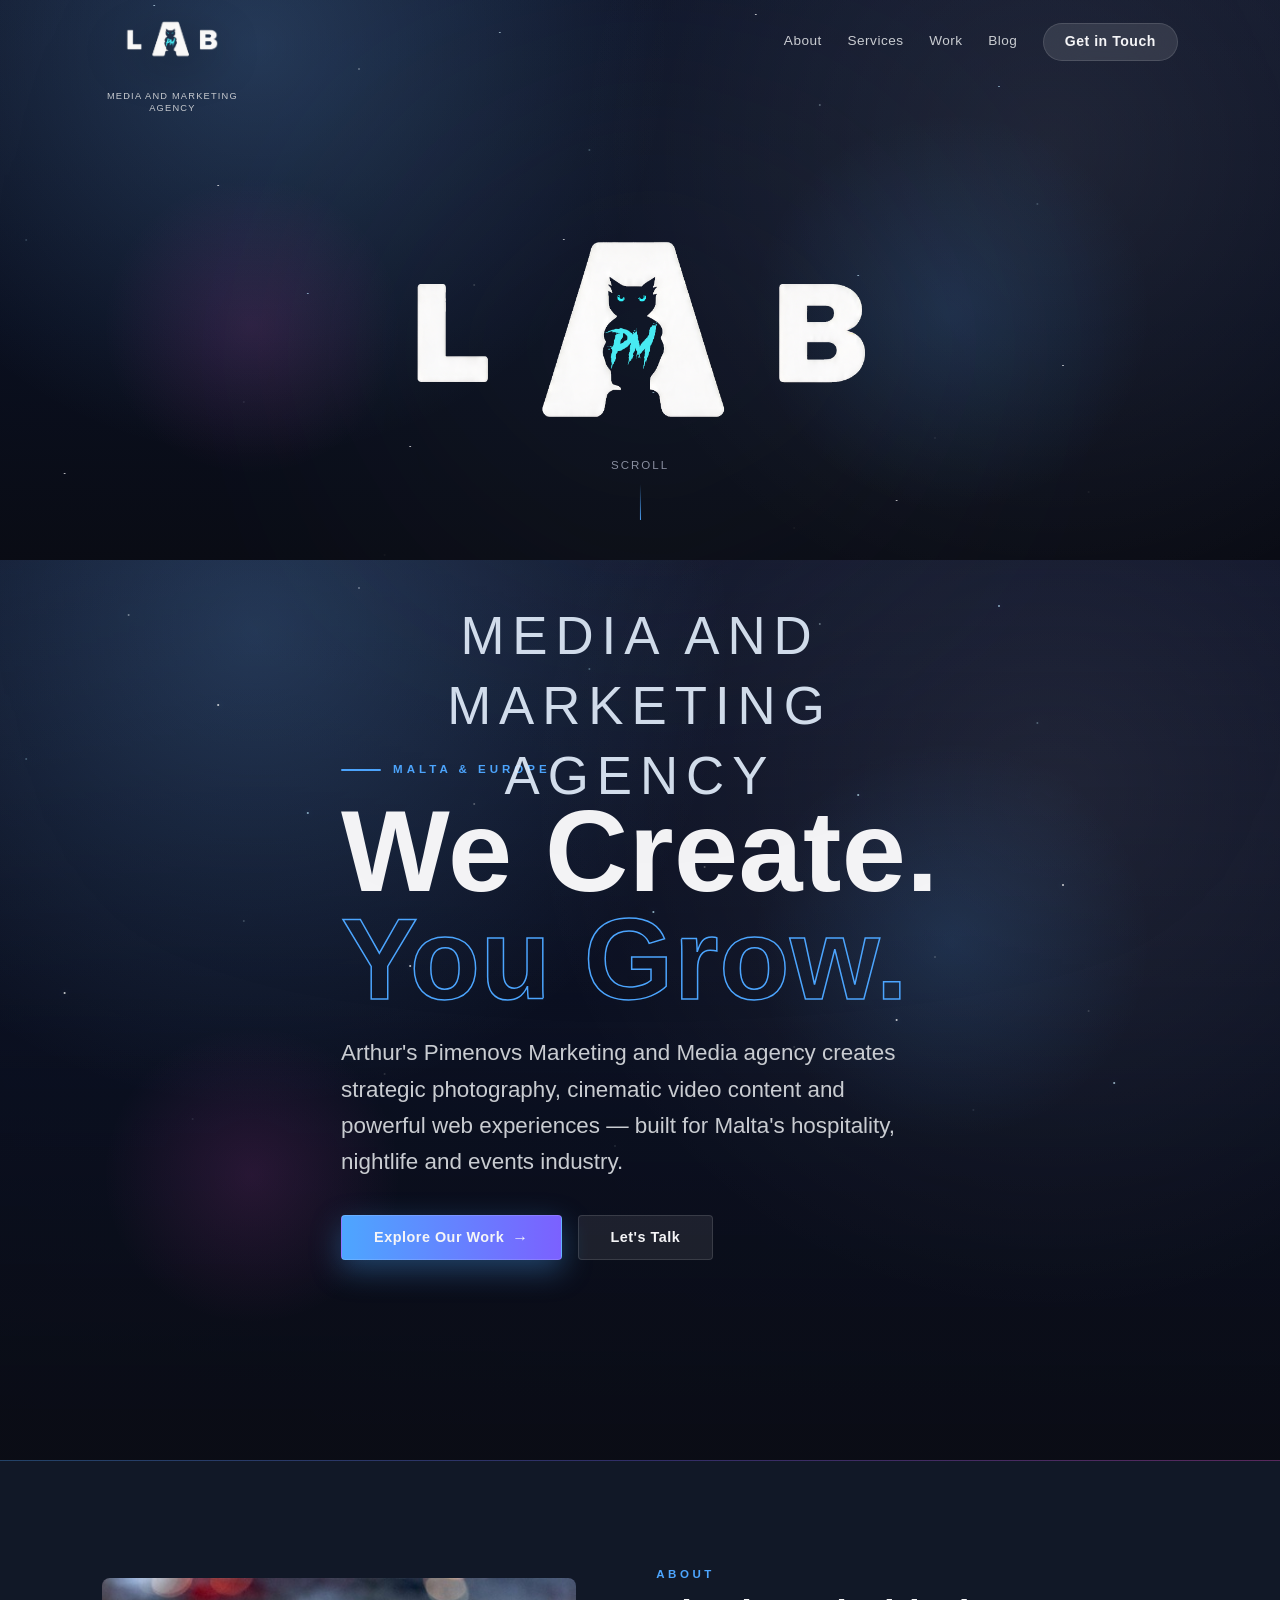
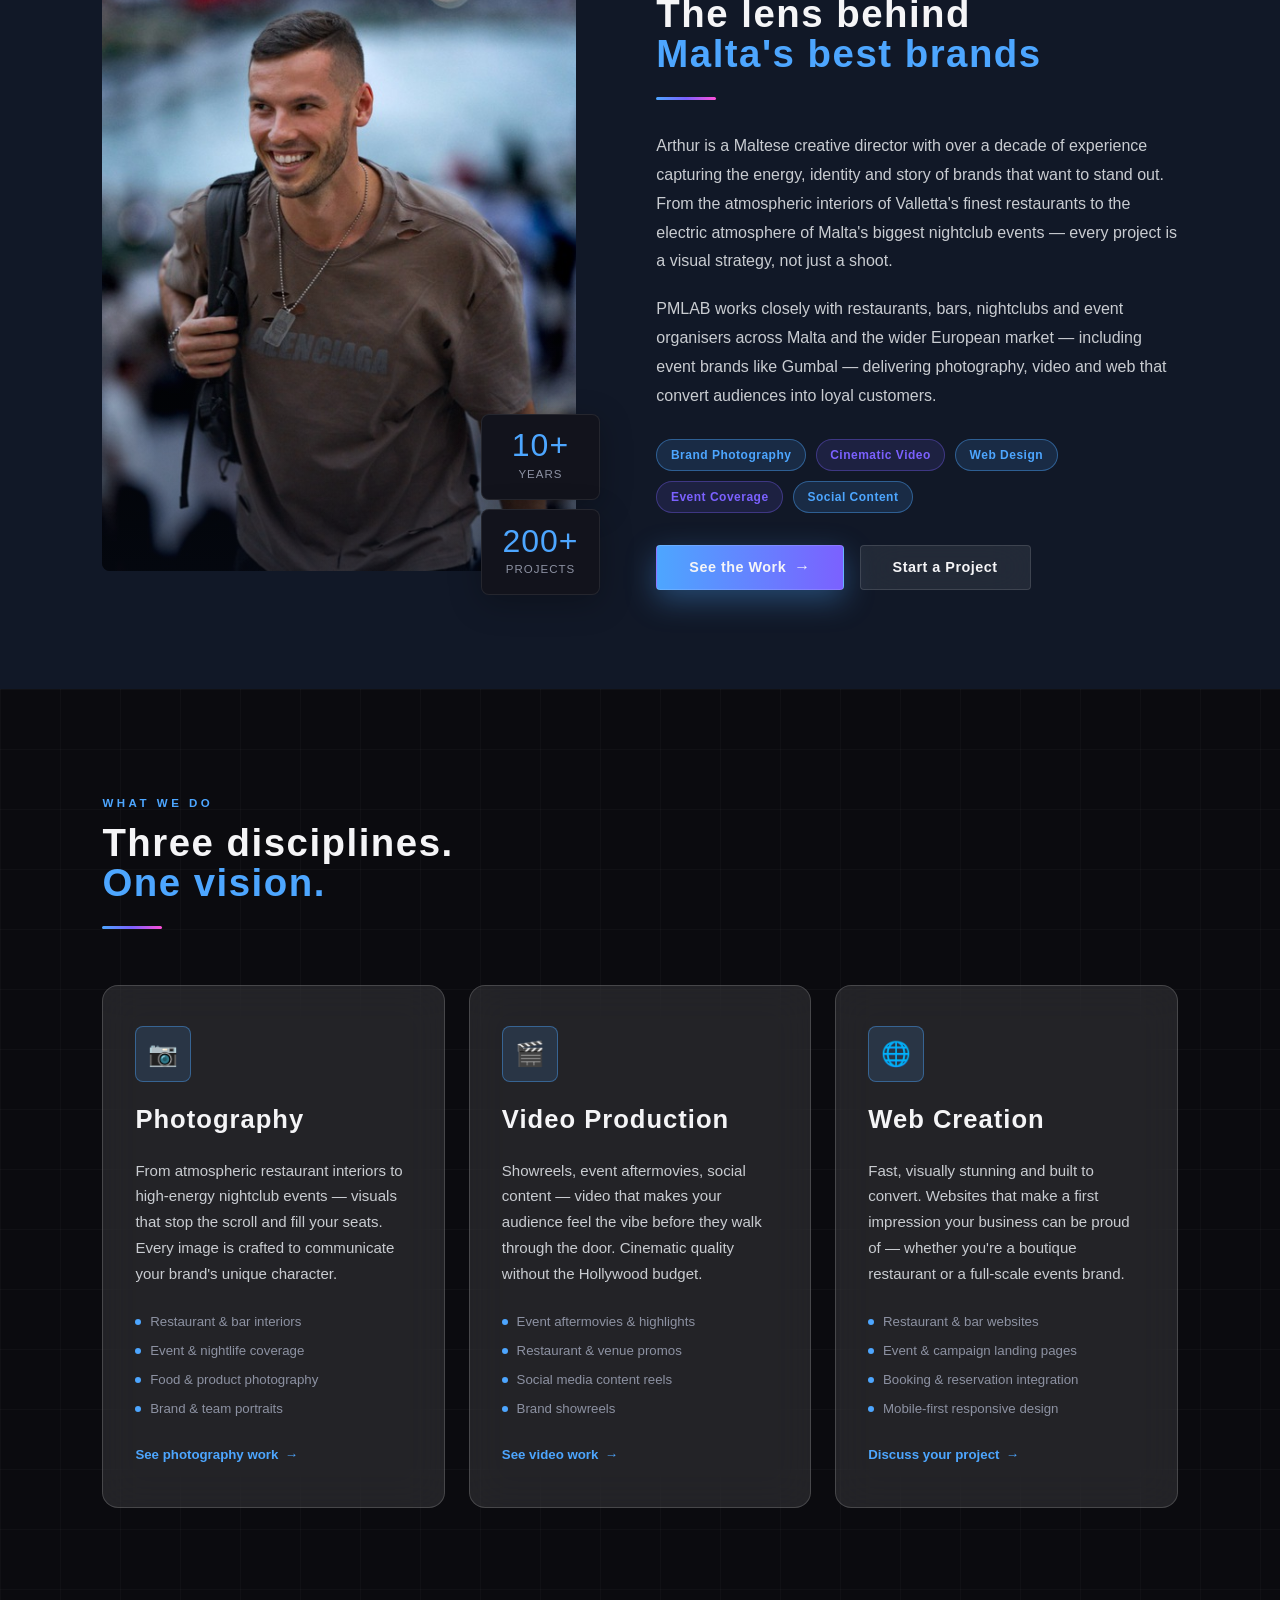
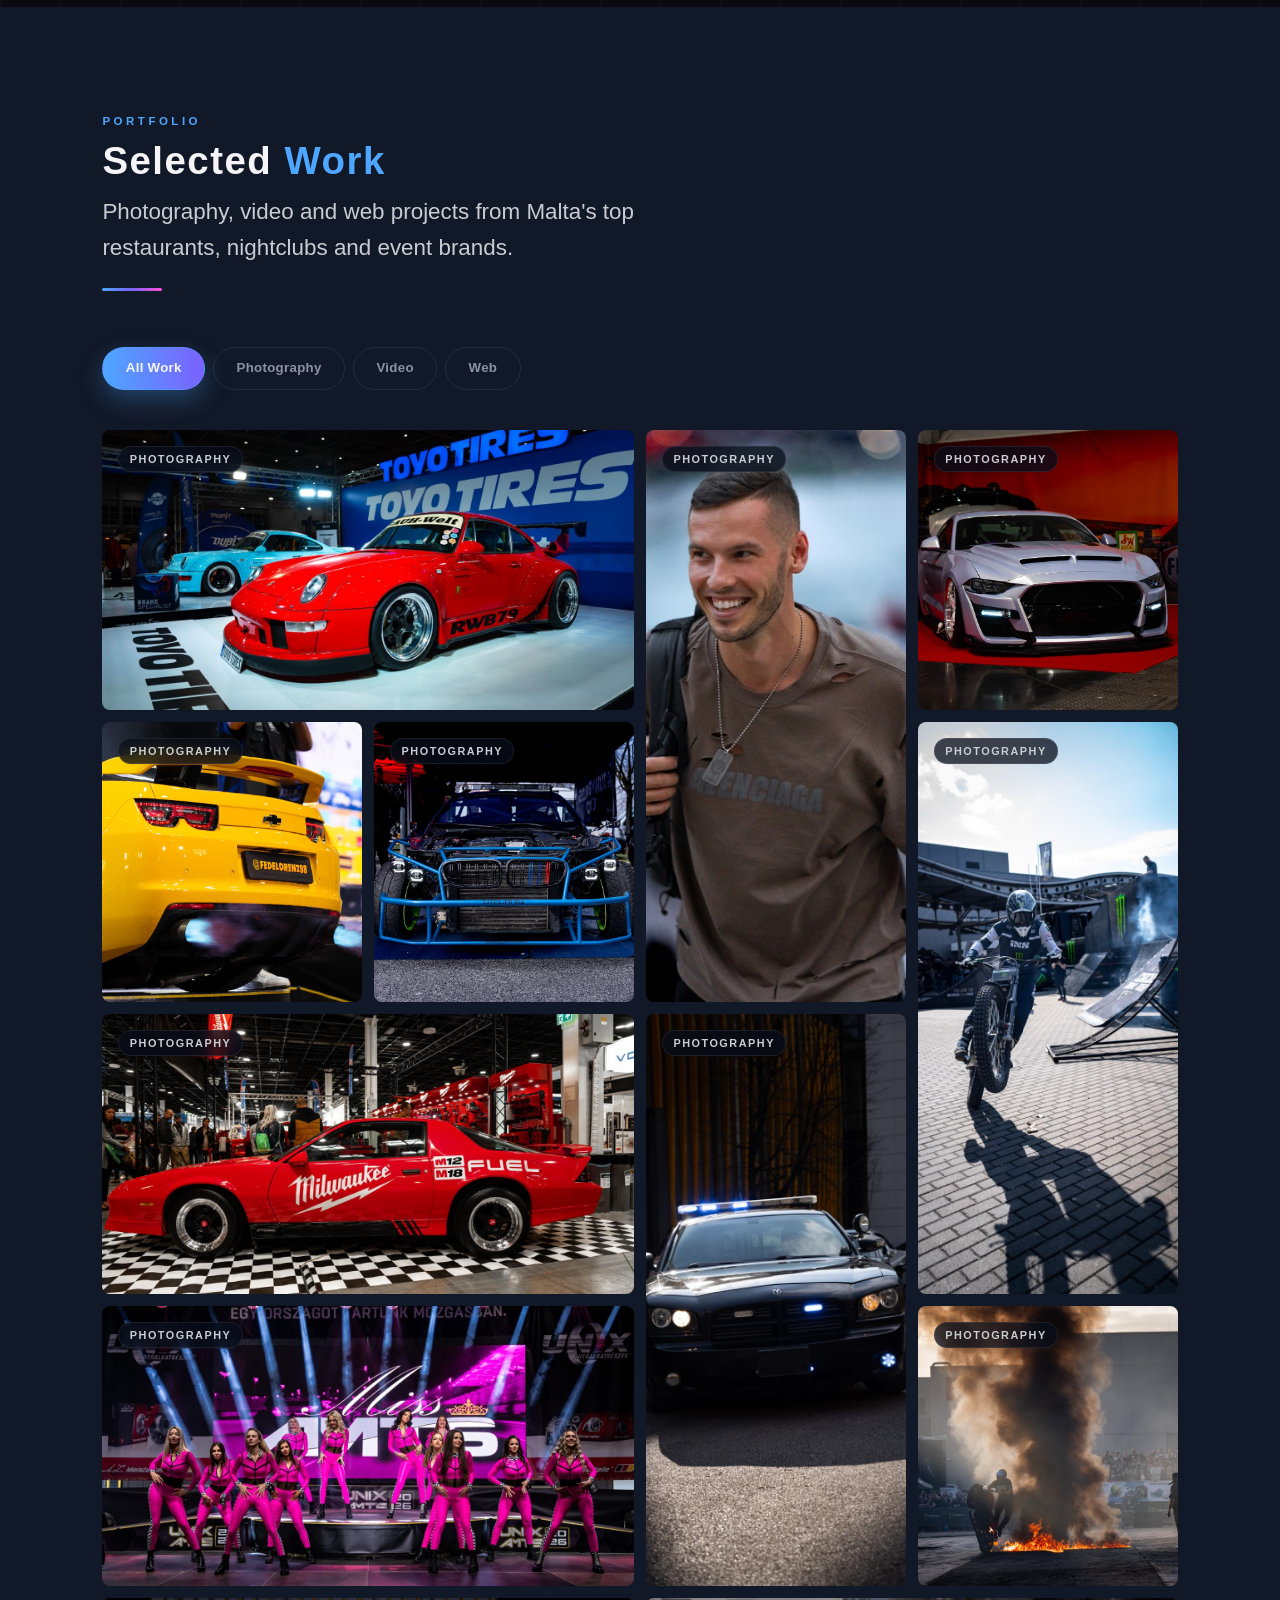
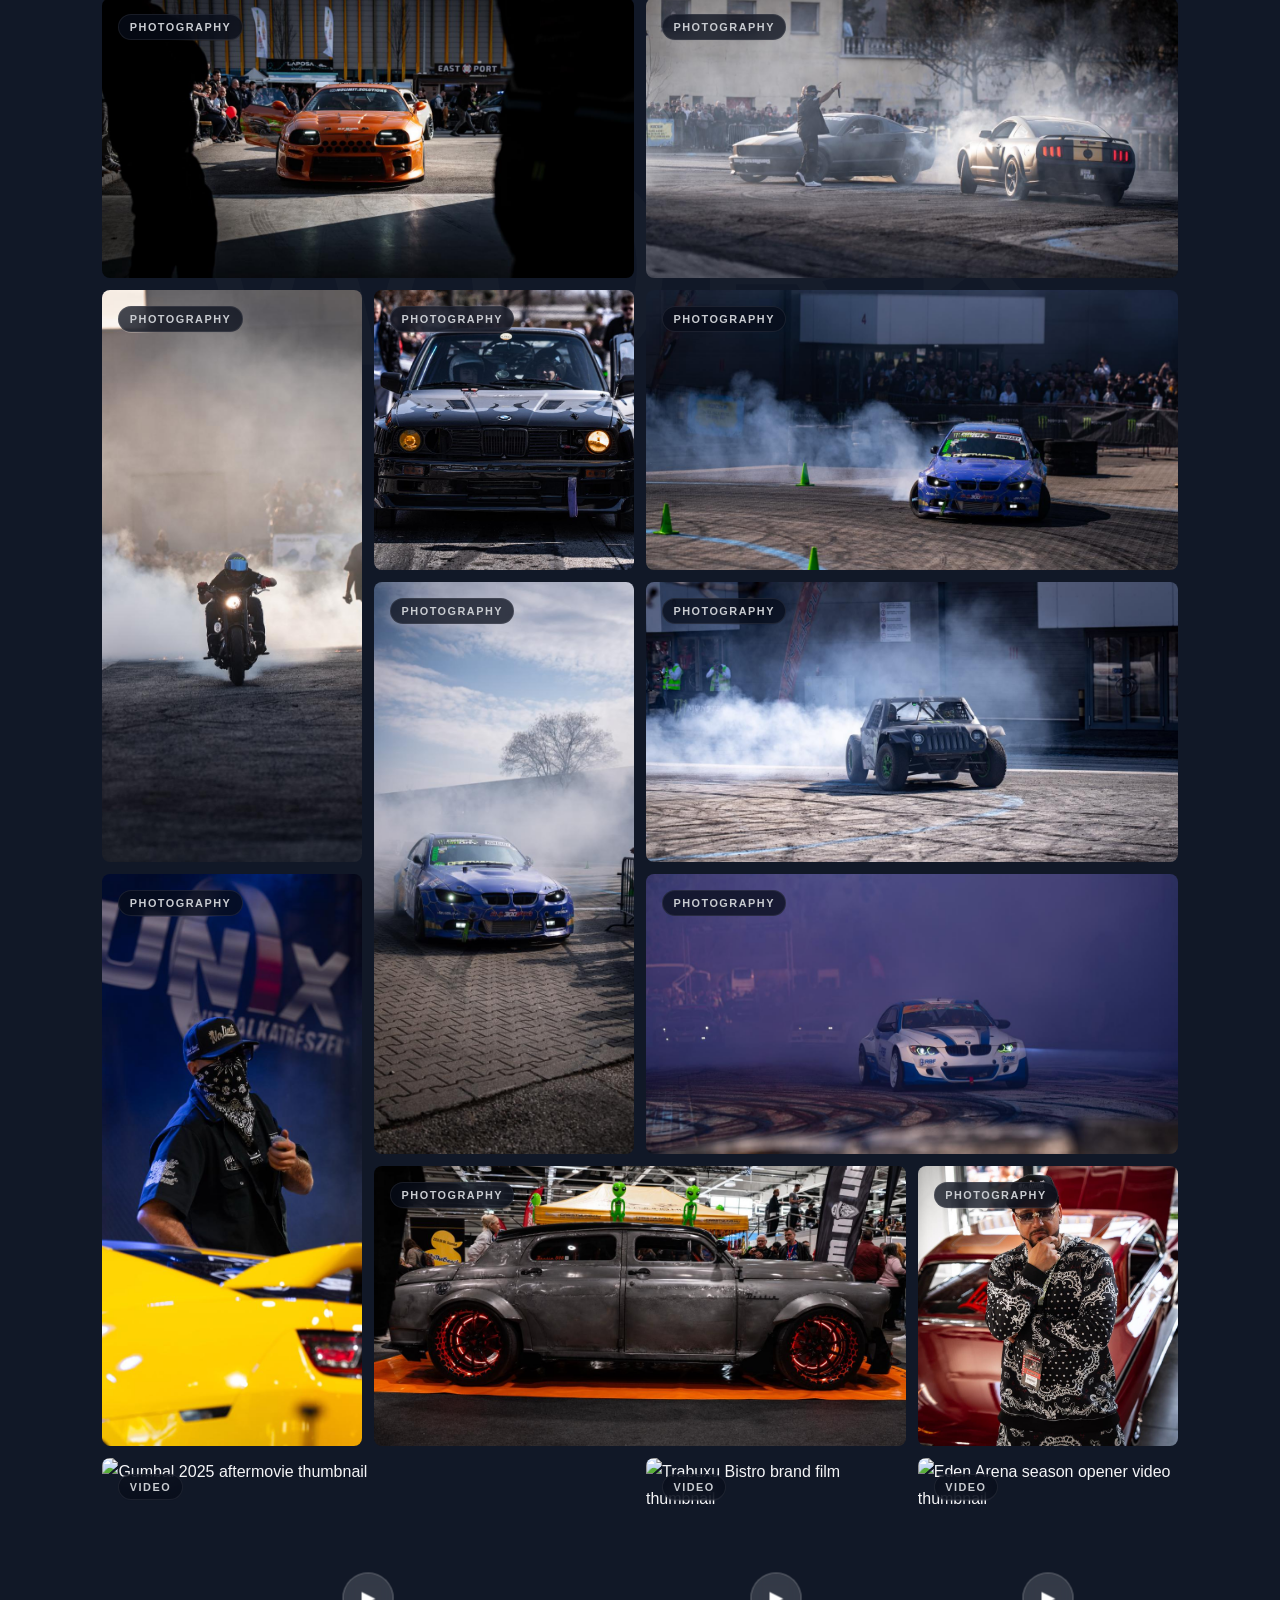
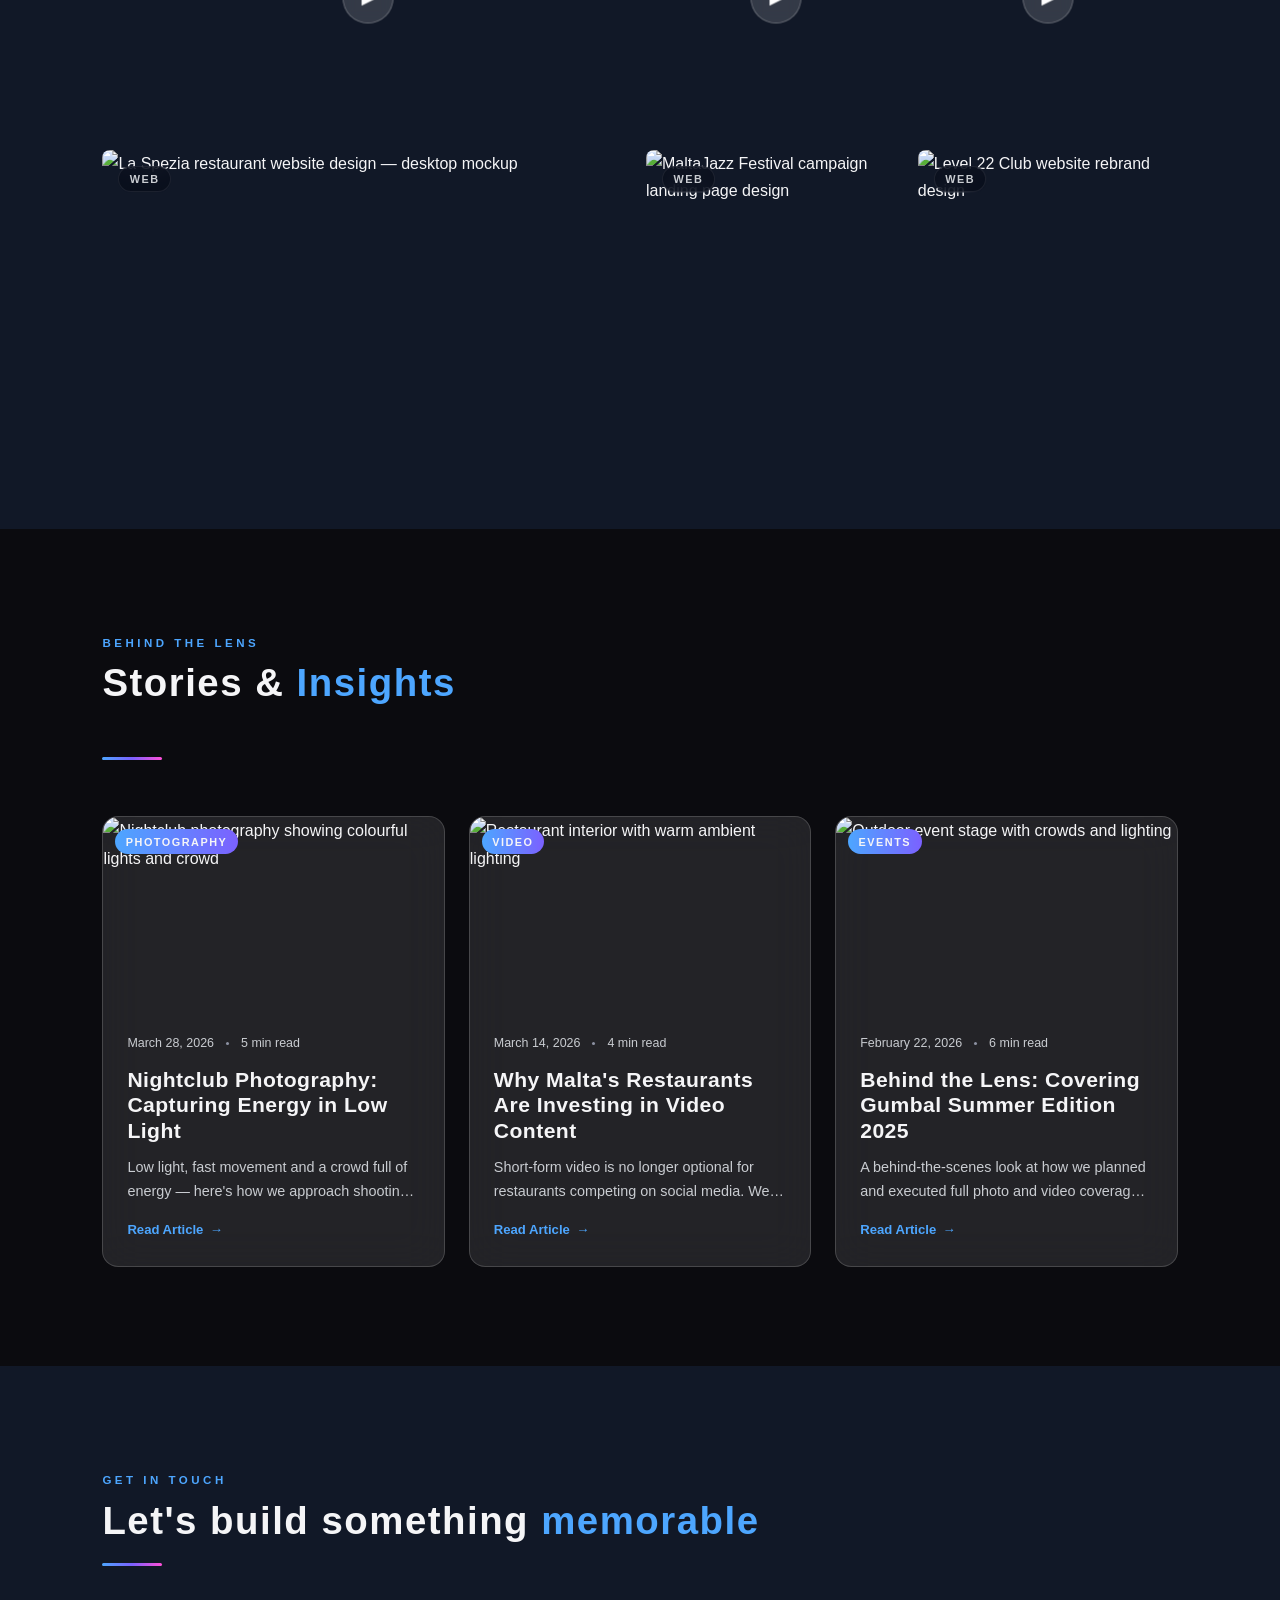
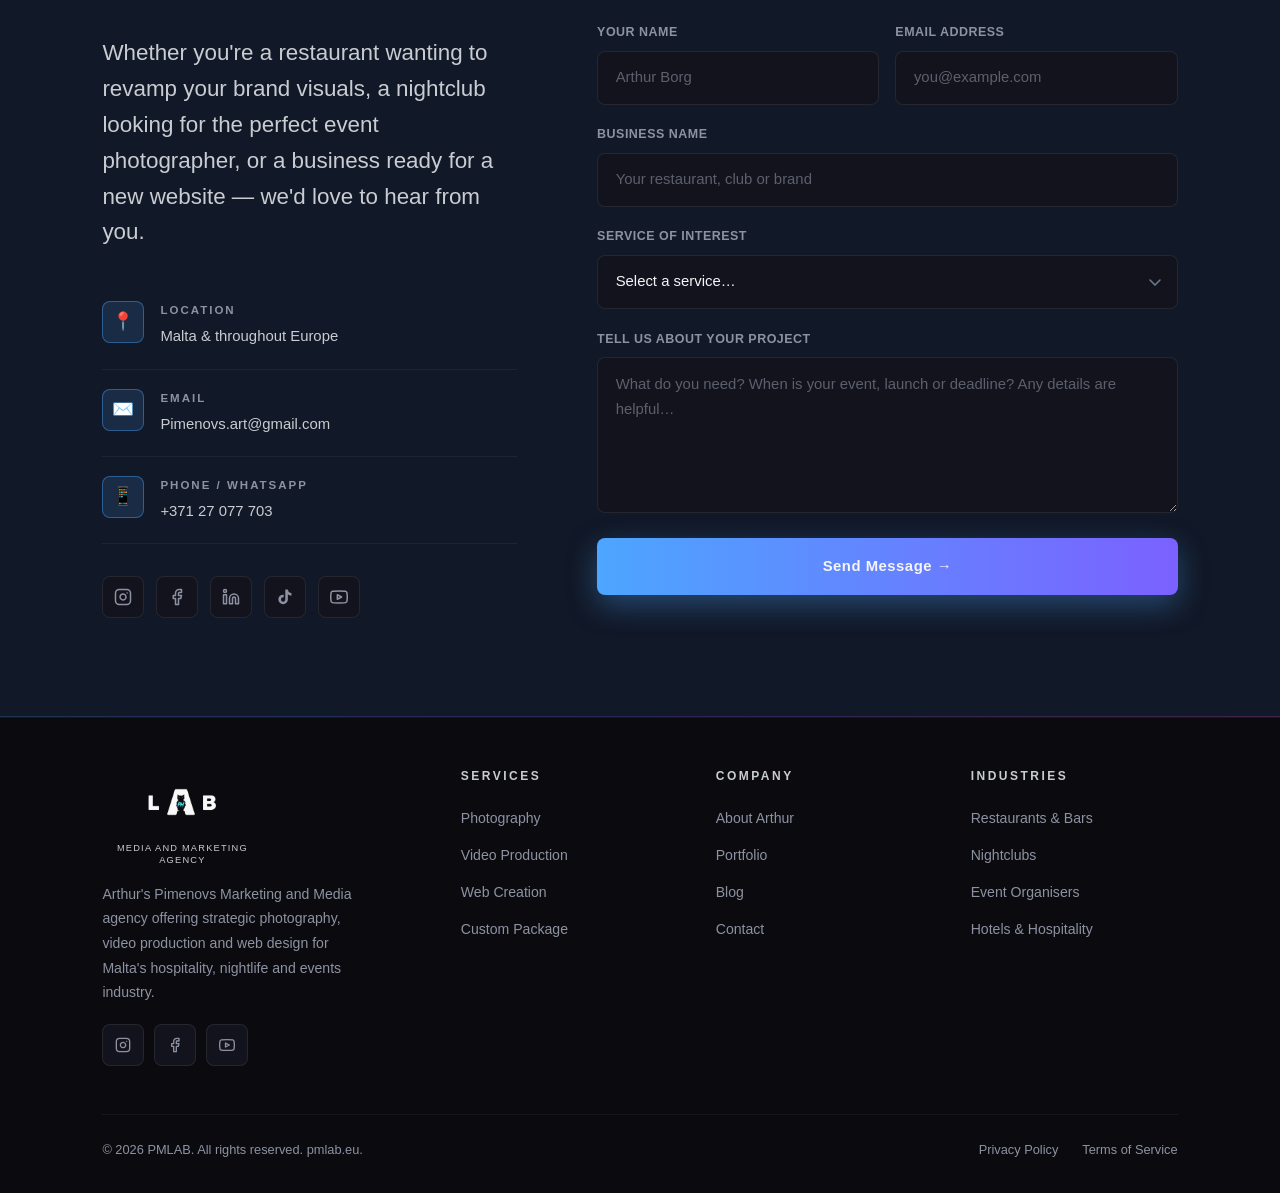
==== commit 33fb500e: "Implement full-screen intro logo morph and related styles for enhanced user experience" ====
--- a/index.html
+++ b/index.html
@@ -23,7 +23,17 @@
   <link rel="stylesheet" href="css/main.css" />
   <link rel="stylesheet" href="css/responsive.css" />
 </head>
-<body>
+<body class="intro-active">
+
+  <!-- Prime hero progress to 0 before first CSS paint so hero text starts hidden -->
+  <script>document.documentElement.style.setProperty('--hero-intro-progress','0');</script>
+
+  <div id="logo-intro" class="is-active" aria-hidden="true">
+    <div class="logo-intro-lockup">
+      <img src="images/logo.png" class="brand-logo" alt="" width="64" height="64" />
+      <span class="brand-sub">Media and Marketing Agency</span>
+    </div>
+  </div>
 
   <!-- ===================================================
        NAVIGATION
@@ -57,6 +67,17 @@
 
 
   <!-- ===================================================
+       INTRO STAGE — owns the scroll range for the logo morph
+  =================================================== -->
+  <section id="intro-stage" aria-hidden="true">
+    <div class="hero-overlay" aria-hidden="true"></div>
+    <div class="scroll-indicator" aria-hidden="true">
+      <span>Scroll</span>
+      <div class="scroll-indicator-arrow"></div>
+    </div>
+  </section>
+
+  <!-- ===================================================
        HERO
   =================================================== -->
   <section id="hero" aria-label="Hero banner">
@@ -99,10 +120,6 @@
       </div>
     </div>
 
-    <div class="scroll-indicator" aria-hidden="true">
-      <span>Scroll</span>
-      <div class="scroll-indicator-arrow"></div>
-    </div>
   </section>
 
 
@@ -1341,6 +1358,7 @@
        SCRIPTS
   =================================================== -->
   <script src="js/nav.js"></script>
+    <script src="js/logo-intro.js"></script>
   <script src="js/parallax.js"></script>
   <script src="js/scroll-animations.js"></script>
   <script src="js/gallery.js"></script>
--- a/css/variables.css
+++ b/css/variables.css
@@ -75,6 +75,11 @@
   --t-mid:   0.38s ease;
   --t-slow:  0.70s var(--ease-out-expo);
 
+  /* ---- Intro logo morph ---- */
+  --logo-intro-scale-start: 5.0;
+  --logo-intro-range: 560;   /* px of scroll over which the intro plays */
+  --logo-intro-fade-start: 0.88; /* progress fraction at which logo begins to fade */
+
   /* ---- Z-indices ---- */
   --z-below:   -1;
   --z-base:     1;
--- a/css/main.css
+++ b/css/main.css
@@ -26,6 +26,60 @@
 
 section {
   padding: var(--section-pad) 0;
+}
+
+/* ===========================================
+   INTRO LOGO OVERLAY
+=========================================== */
+#logo-intro {
+  /* Transparent marker — visual work is all on .logo-intro-lockup */
+  pointer-events: none;
+}
+
+.logo-intro-lockup {
+  /* Independently fixed; JS sets left/top each frame in pixel coords */
+  position: fixed;
+  z-index: 299;   /* above hero (z-index:auto) and all content; below navbar (300) */
+  display: none;  /* hidden by default; .is-active on parent shows it */
+  flex-direction: column;
+  align-items: center;
+  gap: 0.45rem;
+  color: var(--text-primary);
+  line-height: 1;
+  text-align: center;
+  transform-origin: 50% 50%;
+  will-change: transform, opacity;
+}
+
+#logo-intro.is-active .logo-intro-lockup {
+  display: inline-flex;
+}
+
+#logo-intro .brand-logo {
+  width: 96px;
+  height: 96px;
+  object-fit: contain;
+  filter:
+    drop-shadow(0 18px 42px rgba(0, 0, 0, 0.55))
+    drop-shadow(0 0 30px rgba(188, 232, 255, 0.25));
+}
+
+#logo-intro .brand-sub {
+  font-size: 0.66rem;
+  letter-spacing: 1.6px;
+  text-transform: uppercase;
+  color: rgba(230, 241, 255, 0.92);
+  max-width: 96px;   /* same as logo width → forces 2-line wrap */
+}
+
+/* Hide the real nav logo while the intro overlay is animating */
+body.intro-active #navbar .nav-logo {
+  opacity: 0 !important;
+  pointer-events: none;
+}
+
+.nav-logo {
+  transition: opacity var(--t-mid), transform var(--t-mid);
 }
 
 /* ---- Section headers ---- */
@@ -342,6 +396,17 @@
 }
 
 /* ===========================================
+   INTRO STAGE
+=========================================== */
+#intro-stage {
+  position: relative;
+  /* Exact height = logo-intro scroll range so hero lands at viewport top when animation completes */
+  height: calc(var(--logo-intro-range) * 1px);
+  overflow: hidden;
+  isolation: isolate;
+}
+
+/* ===========================================
    HERO
 =========================================== */
 #hero {
@@ -355,7 +420,9 @@
 }
 
 #hero::before,
-#hero::after {
+#hero::after,
+#intro-stage::before,
+#intro-stage::after {
   content: '';
   position: absolute;
   inset: -12%;
@@ -363,7 +430,8 @@
   z-index: 0;
 }
 
-#hero::before {
+#hero::before,
+#intro-stage::before {
   width: 2px;
   height: 2px;
   background: rgba(255, 255, 255, 1);
@@ -391,7 +459,8 @@
   animation: starTwinkle 6.5s ease-in-out infinite;
 }
 
-#hero::after {
+#hero::after,
+#intro-stage::after {
   width: 1.5px;
   height: 1.5px;
   background: rgba(255, 255, 255, 0.92);
@@ -468,6 +537,14 @@
   position: relative;
   z-index: 1;
   max-width: 900px;
+  /* Revealed by JS removing body.intro-active once the logo is fully docked */
+  transition: opacity 0.7s var(--ease-out-expo), transform 0.7s var(--ease-out-expo);
+}
+
+body.intro-active .hero-content {
+  opacity: 0;
+  transform: translateY(22px);
+  pointer-events: none;
 }
 
 .hero-eyebrow {
@@ -541,6 +618,13 @@
   text-transform: uppercase;
   animation: scrollBounce 2.2s ease-in-out infinite;
   z-index: 1;
+  transition: opacity 0.5s var(--ease-out-expo);
+}
+
+/* Scroll hint is meaningful only during the intro; hide it once the hero is revealed */
+body:not(.intro-active) .scroll-indicator {
+  opacity: 0;
+  pointer-events: none;
 }
 
 .scroll-indicator-arrow {
--- a/css/responsive.css
+++ b/css/responsive.css
@@ -34,6 +34,11 @@
    TABLET PORTRAIT — max-width: 768px
 ============================================ */
 @media (max-width: 768px) {
+  :root {
+    --logo-intro-scale-start: 4.0;
+    --logo-intro-range: 400;
+  }
+
   .nav-logo {
     transform: none;
   }
@@ -166,6 +171,11 @@
    MOBILE — max-width: 480px
 ============================================ */
 @media (max-width: 480px) {
+  :root {
+    --logo-intro-scale-start: 3.2;
+    --logo-intro-range: 300;
+  }
+
   /* --- Gallery --- */
   .gallery-grid {
     grid-template-columns: 1fr;
@@ -245,6 +255,16 @@
   }
 
   [data-parallax] {
+    transform: none !important;
+  }
+
+  #logo-intro {
+    display: none !important;
+  }
+
+  .hero-content,
+  .scroll-indicator {
+    opacity: 1 !important;
     transform: none !important;
   }
 }
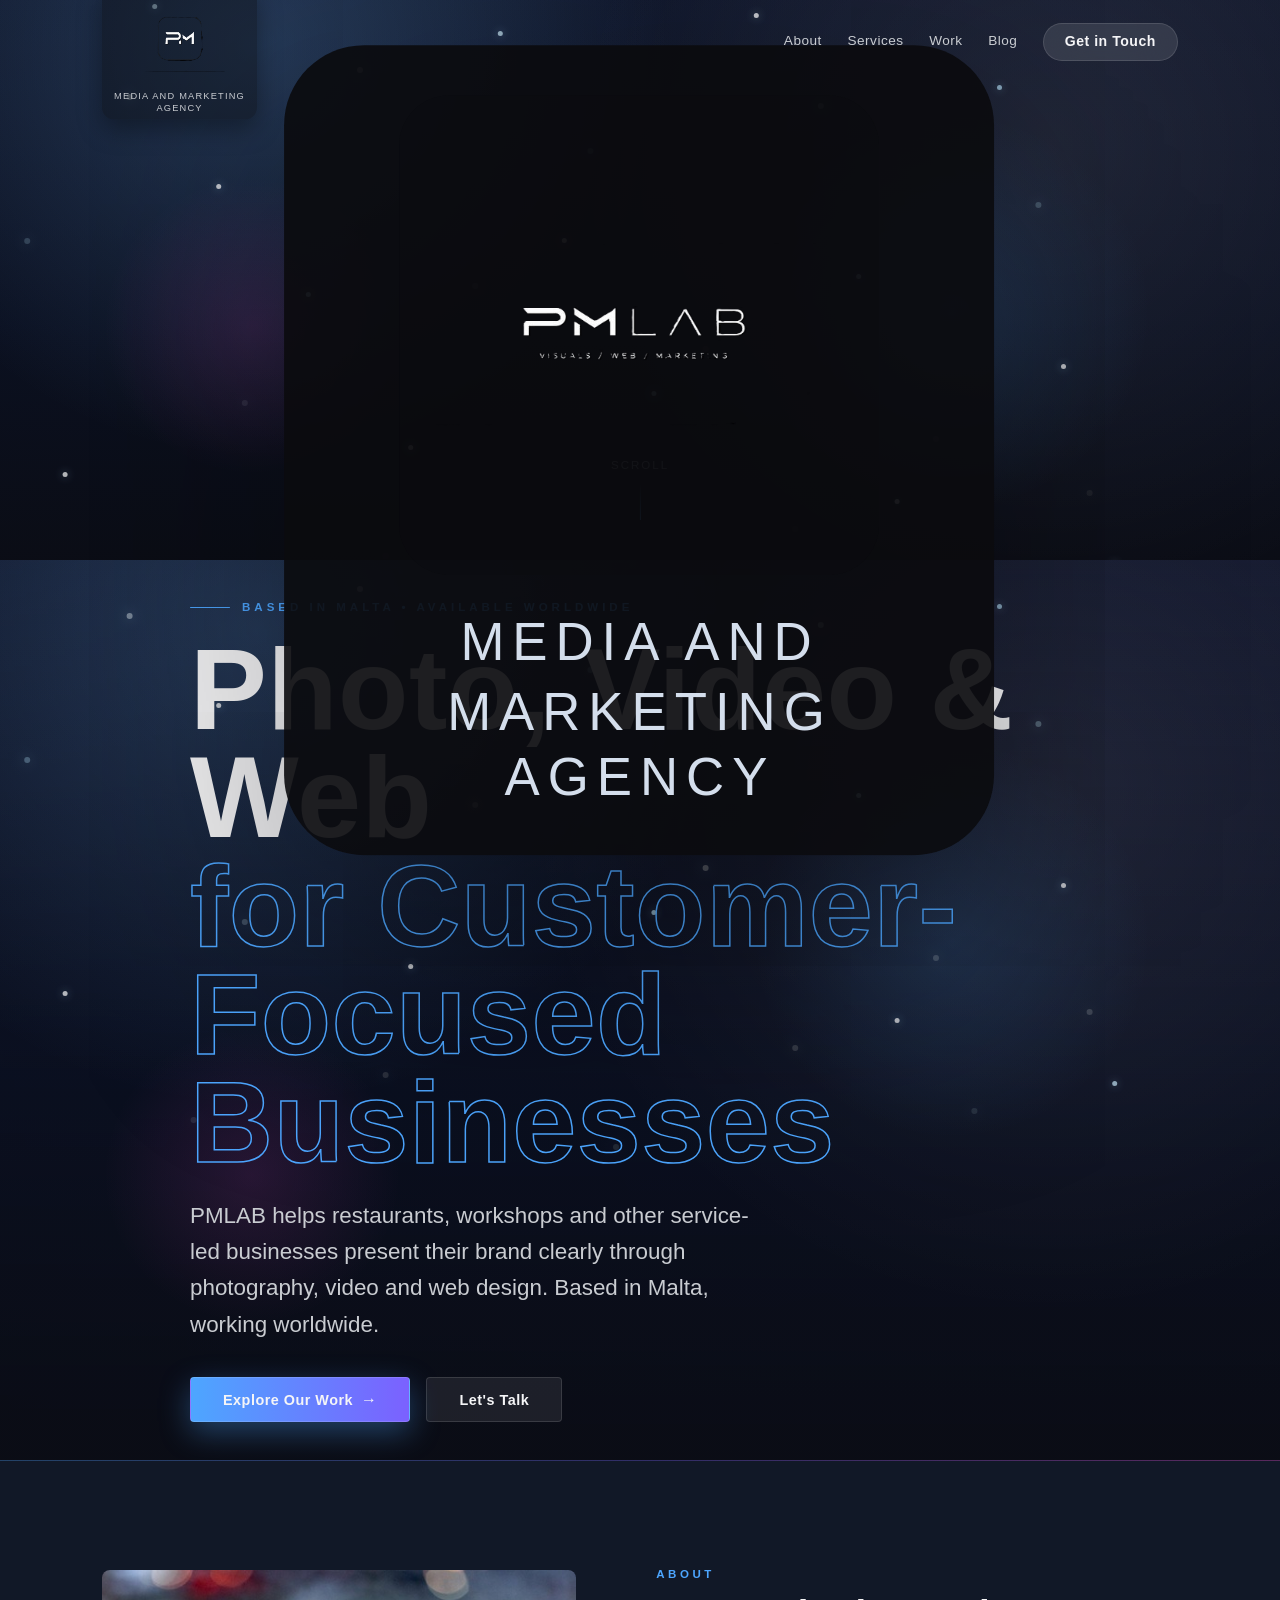
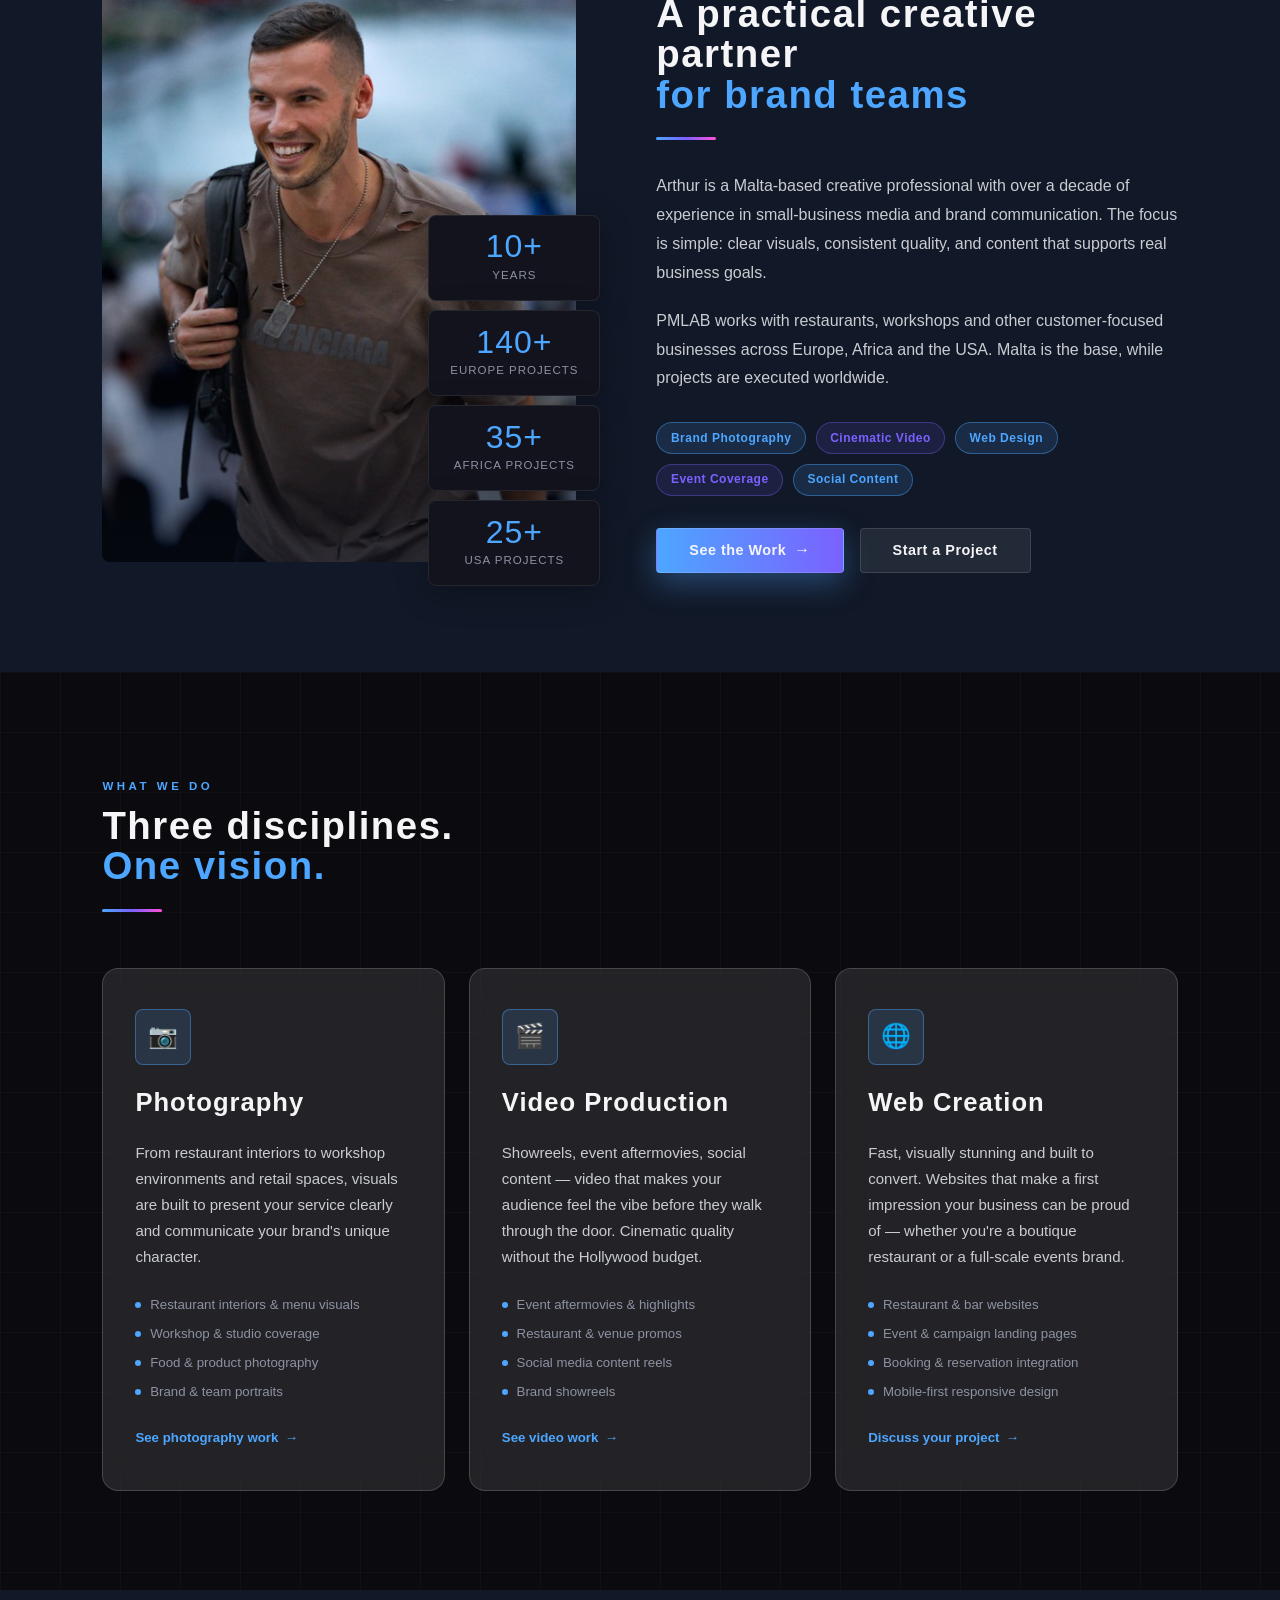
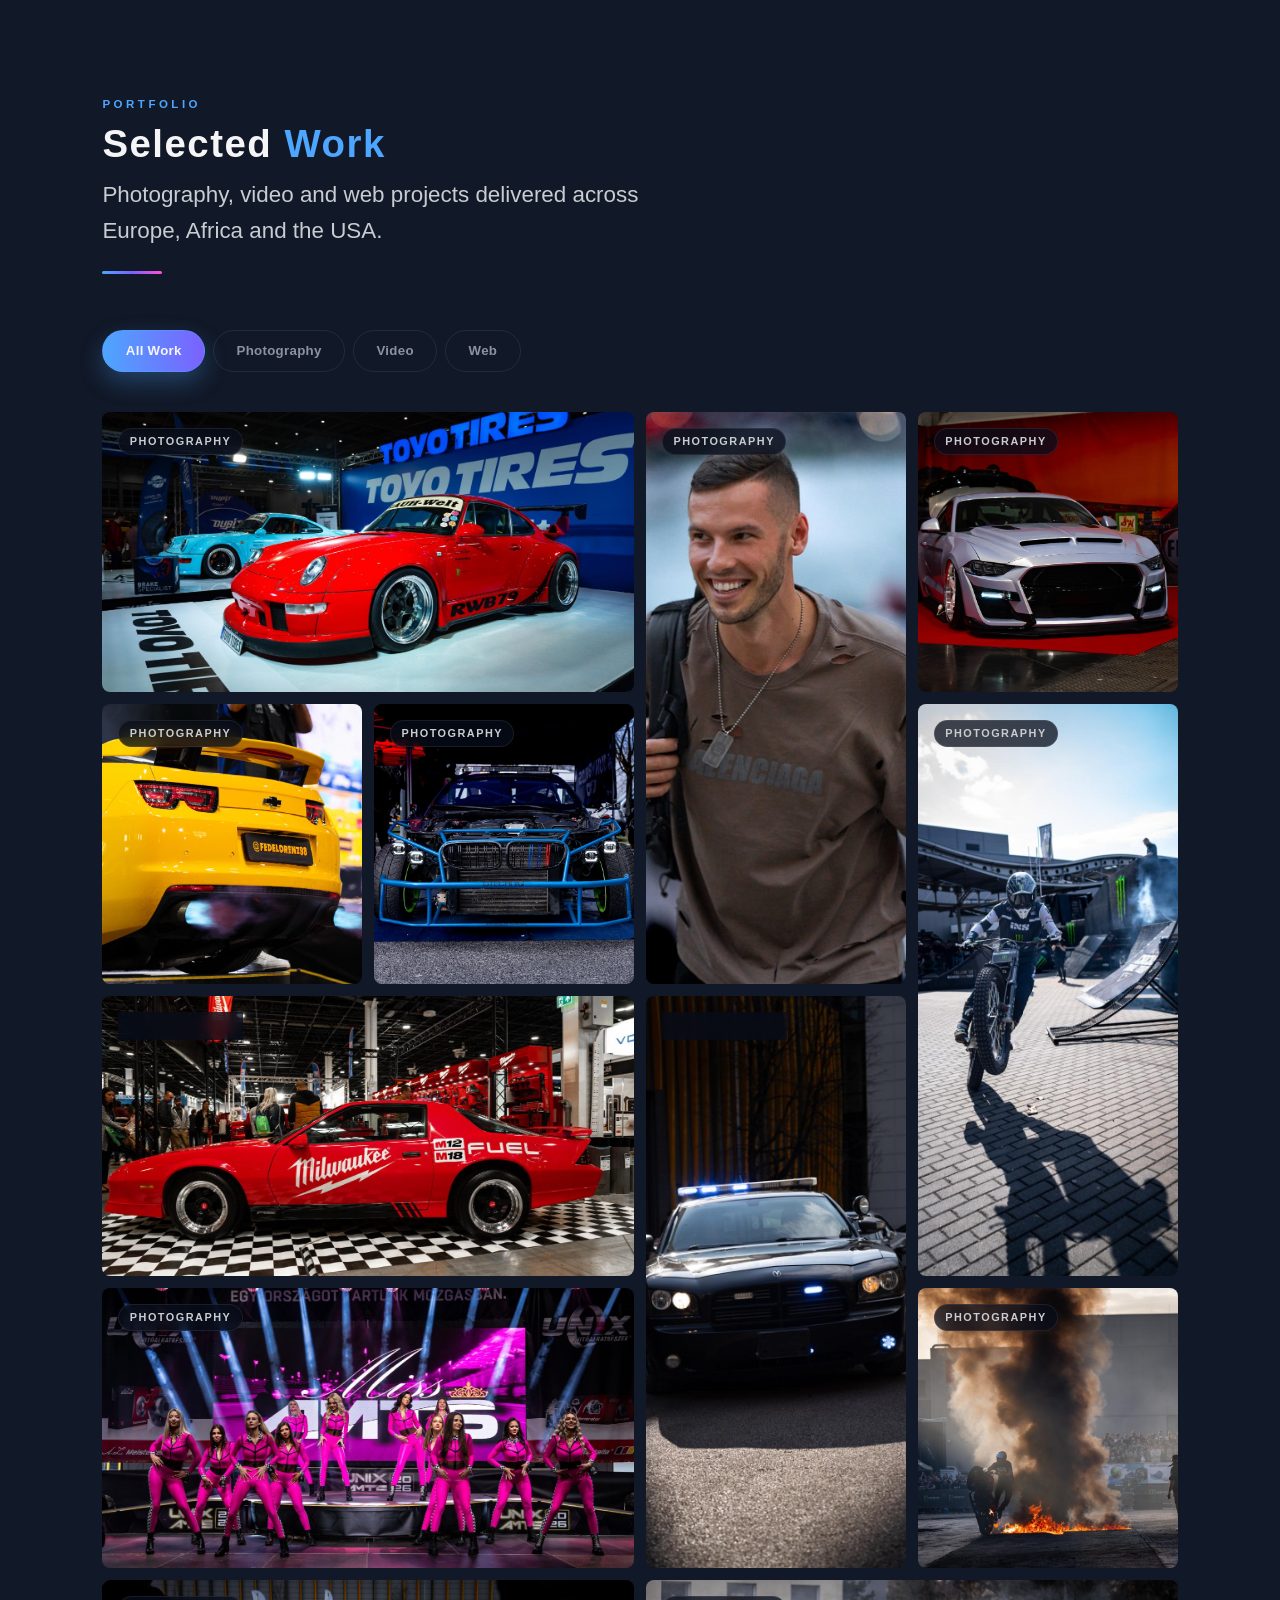
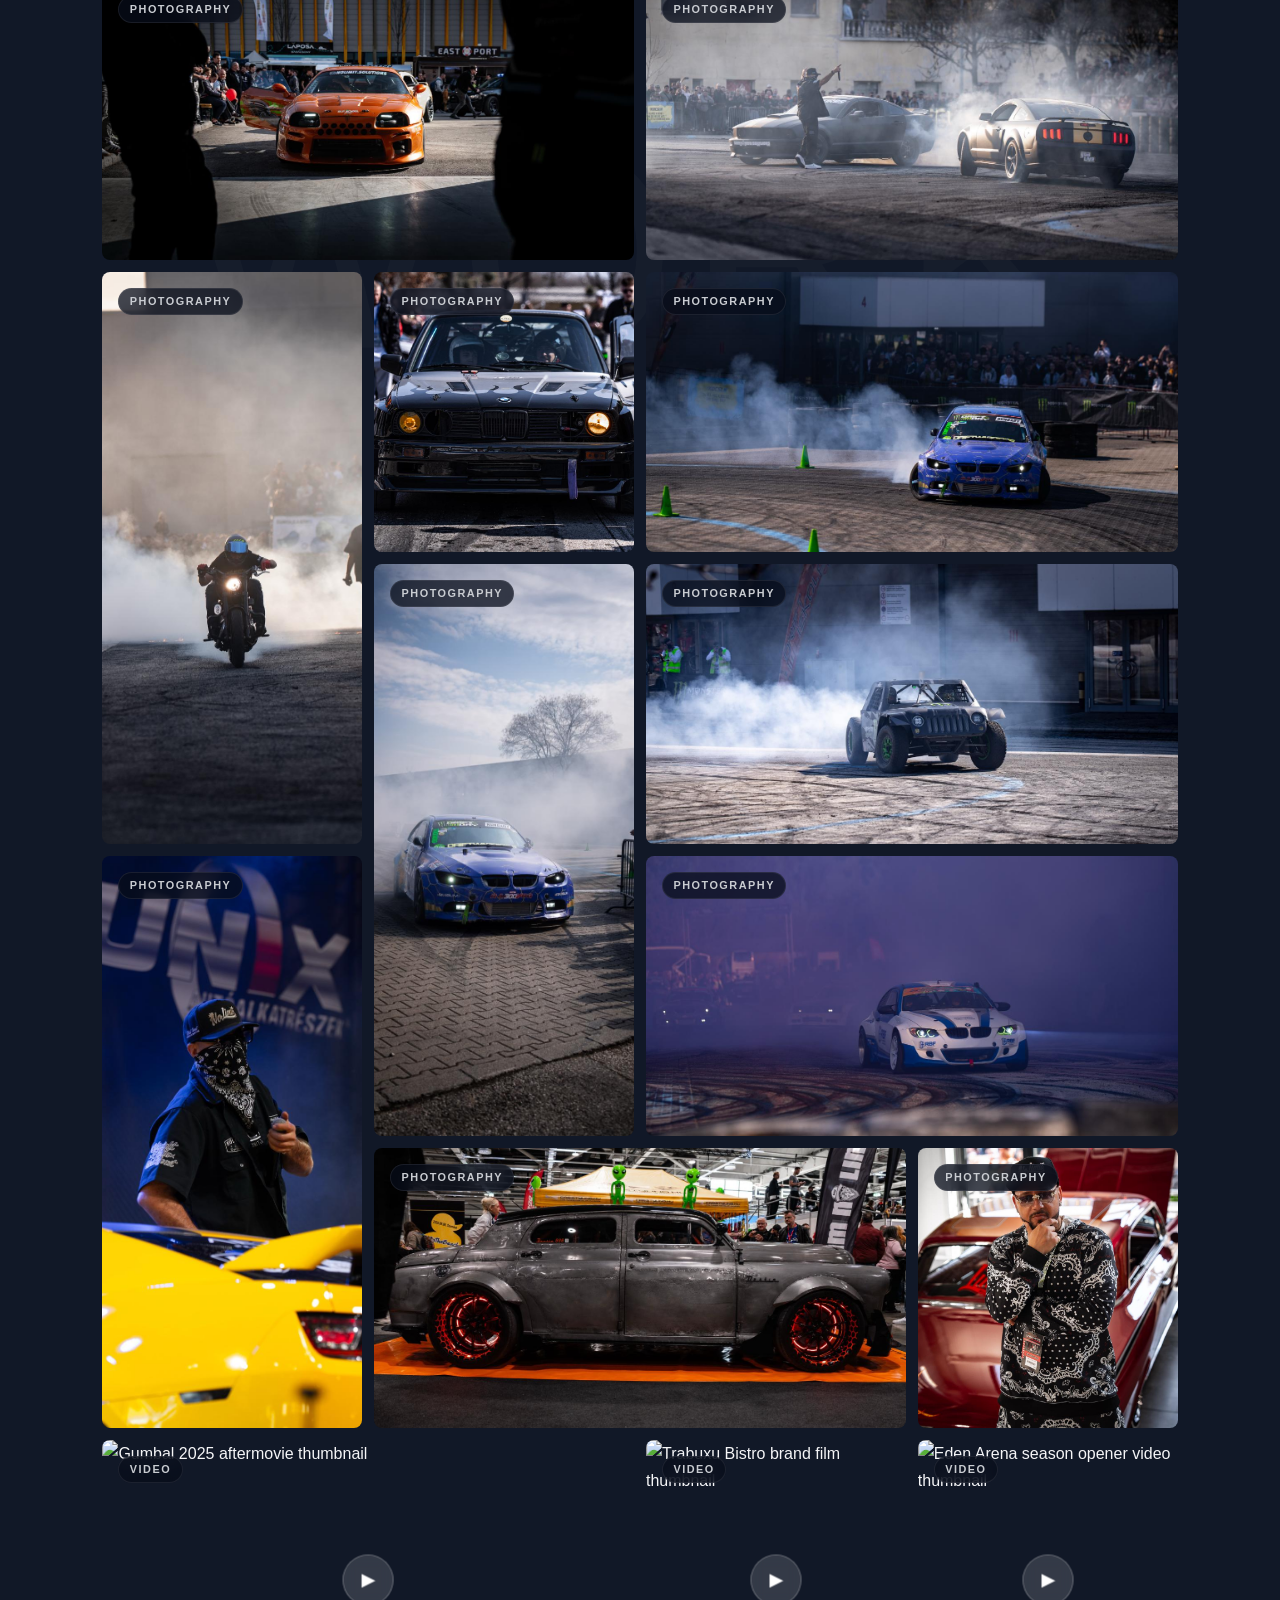
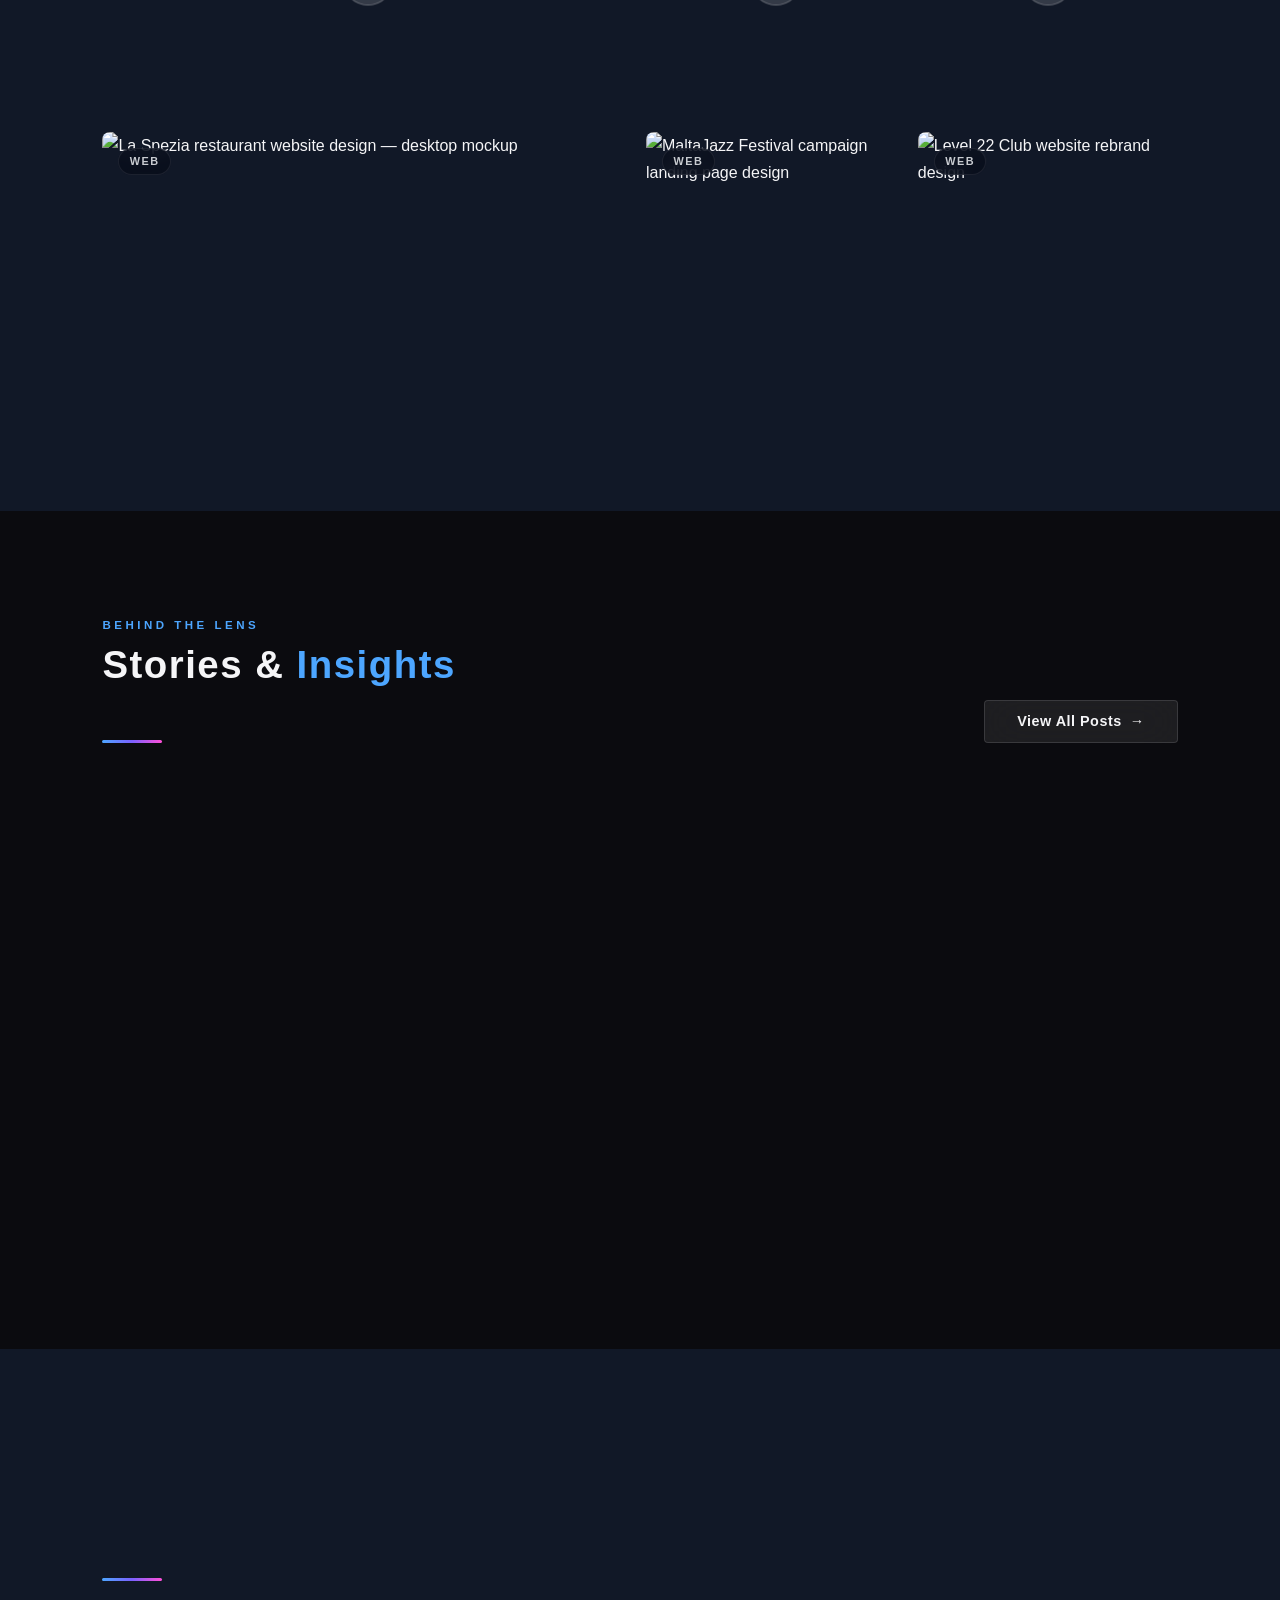
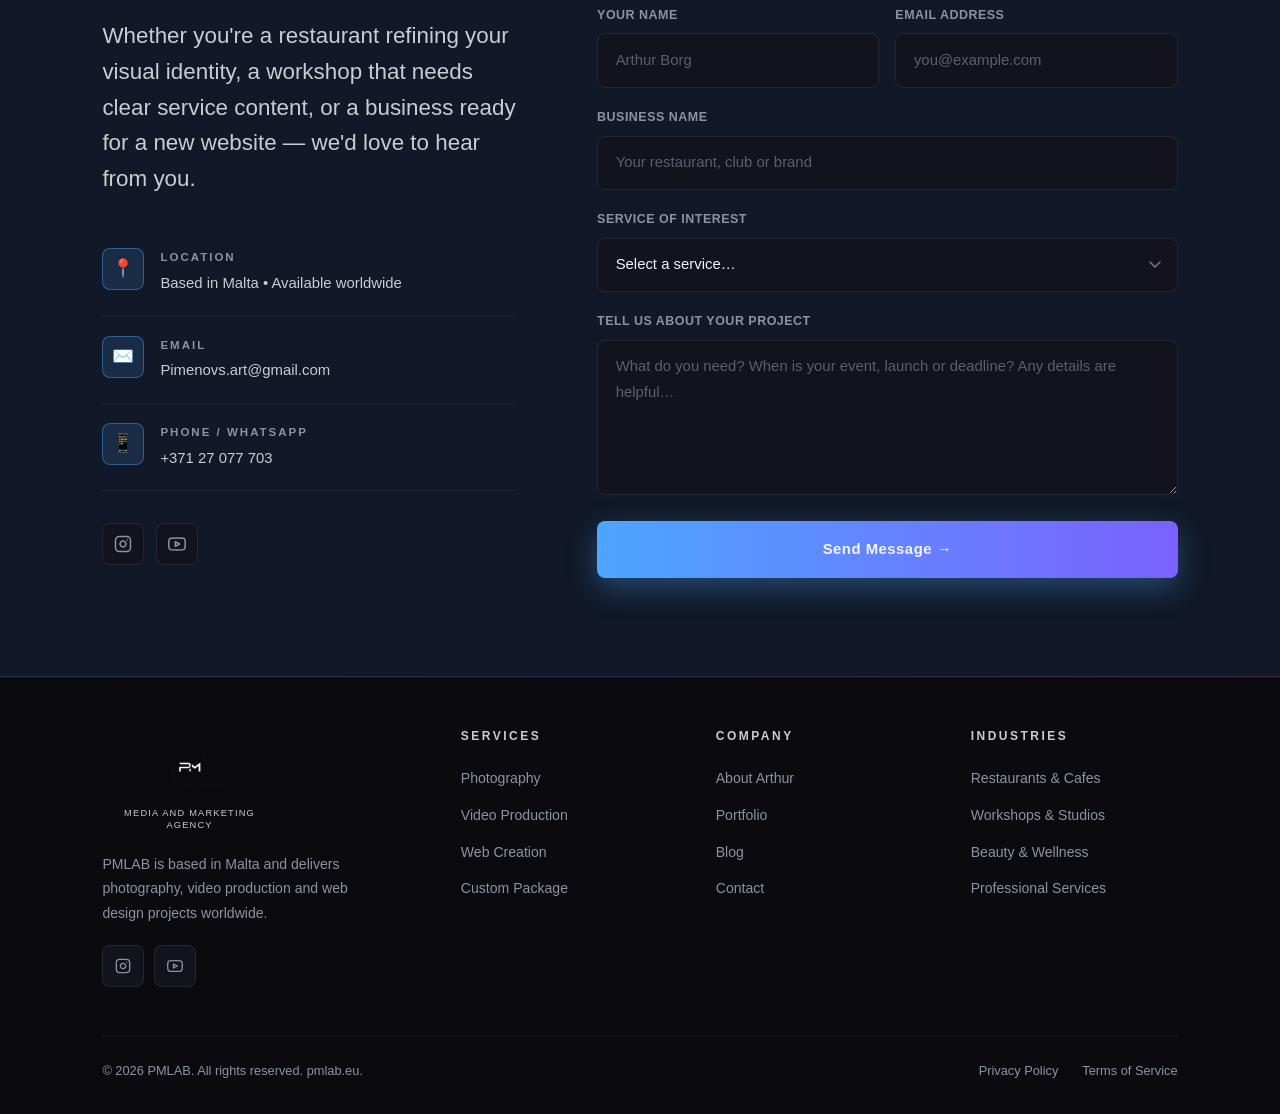
==== commit 129b7e91: "Update branding, logo transitions, preloader, and content positioning" ====
--- a/index.html
+++ b/index.html
@@ -3,18 +3,21 @@
 <head>
   <meta charset="UTF-8" />
   <meta name="viewport" content="width=device-width, initial-scale=1.0" />
-  <meta name="description" content="Arthur's Pimenovs Marketing and Media agency (PMLAB) — strategic photography, cinematic video production and powerful web design for hospitality, nightlife and events across Europe." />
-  <meta name="keywords" content="PMLAB, photography Malta, video production Malta, web design Europe, media agency, restaurant marketing, nightclub photography, events" />
+  <meta name="description" content="PMLAB is a Malta-based media studio delivering photography, video production and web design for customer-focused small businesses worldwide." />
+  <meta name="keywords" content="PMLAB, photography Malta, video production, web design, small business marketing, restaurant photography, workshop branding, global projects" />
   <meta name="author" content="Arthur Pimenovs — PMLAB" />
 
   <!-- Open Graph -->
   <meta property="og:type"        content="website" />
   <meta property="og:title"       content="PMLAB — Arthur's Marketing and Media Agency" />
-  <meta property="og:description" content="Photography, video production and web design built for Malta's hospitality and nightlife industry." />
+  <meta property="og:description" content="Malta-based photography, video production and web design studio delivering projects across Europe, Africa and the USA." />
   <meta property="og:image"       content="assets/images/og-cover.jpg" />
   <meta property="og:url"         content="https://pmlab.eu" />
 
   <title>PMLAB — Arthur's Marketing and Media Agency</title>
+
+  <link rel="icon" type="image/jpeg" href="images/ico.jpg" />
+  <link rel="shortcut icon" type="image/jpeg" href="images/ico.jpg" />
 
   <!-- CSS -->
   <link rel="stylesheet" href="css/reset.css" />
@@ -22,15 +25,26 @@
   <link rel="stylesheet" href="css/animations.css" />
   <link rel="stylesheet" href="css/main.css" />
   <link rel="stylesheet" href="css/responsive.css" />
+  <script>window.__preloaderStart = performance.now();</script>
 </head>
-<body class="intro-active">
+<body class="intro-active preload-active">
+
+  <div id="site-preloader" role="status" aria-live="polite" aria-label="Loading website">
+    <div class="preloader-core">
+      <span class="preloader-spinner" aria-hidden="true"></span>
+      <span class="preloader-label">Loading</span>
+    </div>
+  </div>
 
   <!-- Prime hero progress to 0 before first CSS paint so hero text starts hidden -->
   <script>document.documentElement.style.setProperty('--hero-intro-progress','0');</script>
 
   <div id="logo-intro" class="is-active" aria-hidden="true">
     <div class="logo-intro-lockup">
-      <img src="images/logo.png" class="brand-logo" alt="" width="64" height="64" />
+      <span class="intro-logo-stack" aria-hidden="true">
+        <img src="images/logo_full.png" class="brand-logo intro-logo-full" alt="" width="96" height="96" />
+        <img src="images/logo_small.png" class="brand-logo intro-logo-small" alt="" width="96" height="96" />
+      </span>
       <span class="brand-sub">Media and Marketing Agency</span>
     </div>
   </div>
@@ -40,7 +54,7 @@
   =================================================== -->
   <header id="navbar" role="banner">
     <a href="#hero" class="nav-logo" aria-label="PMLAB — home">
-      <img src="images/logo.png" class="brand-logo" alt="PMLAB logo" width="64" height="64" />
+      <img src="images/logo_small.png" class="brand-logo" alt="PMLAB logo" width="64" height="64" />
       <span class="brand-sub">Media and Marketing Agency</span>
     </a>
 
@@ -96,17 +110,17 @@
       <div class="hero-content">
         <div class="hero-eyebrow">
           <span class="hero-eyebrow-line" aria-hidden="true"></span>
-          <span class="hero-eyebrow-text">Malta &amp; Europe</span>
+          <span class="hero-eyebrow-text">Based in Malta • Available worldwide</span>
         </div>
 
         <h1 class="hero-headline">
-          We Create.<br />
-          <span class="line-accent">You Grow.</span>
+          Photo, Video &amp; Web<br />
+          <span class="line-accent">for Customer-Focused Businesses</span>
         </h1>
 
         <p class="hero-subline">
-          Arthur's Pimenovs Marketing and Media agency creates strategic photography, cinematic video content and powerful web experiences
-          — built for Malta's hospitality, nightlife and events industry.
+          PMLAB helps restaurants, workshops and other service-led businesses present their brand clearly through photography,
+          video and web design. Based in Malta, working worldwide.
         </p>
 
         <div class="hero-actions">
@@ -150,8 +164,16 @@
                 <div class="stat-label">Years</div>
               </div>
               <div class="stat-card">
-                <div class="stat-number">200+</div>
-                <div class="stat-label">Projects</div>
+                <div class="stat-number">140+</div>
+                <div class="stat-label">Europe Projects</div>
+              </div>
+              <div class="stat-card">
+                <div class="stat-number">35+</div>
+                <div class="stat-label">Africa Projects</div>
+              </div>
+              <div class="stat-card">
+                <div class="stat-number">25+</div>
+                <div class="stat-label">USA Projects</div>
               </div>
             </div>
           </div>
@@ -161,21 +183,18 @@
         <div class="about-text reveal">
           <span class="section-eyebrow">About</span>
           <h2 class="section-title" id="about-heading">
-            The lens behind<br /><span class="highlight">Malta's best brands</span>
+            A practical creative partner<br /><span class="highlight">for brand teams</span>
           </h2>
           <div class="accent-line" aria-hidden="true"></div>
 
           <p class="about-bio">
-            Arthur is a Maltese creative director with over a decade of experience capturing
-            the energy, identity and story of brands that want to stand out. From the
-            atmospheric interiors of Valletta's finest restaurants to the electric atmosphere
-            of Malta's biggest nightclub events — every project is a visual strategy, not just
-            a shoot.
+            Arthur is a Malta-based creative professional with over a decade of experience in
+            small-business media and brand communication. The focus is simple: clear visuals, consistent quality,
+            and content that supports real business goals.
           </p>
           <p class="about-bio">
-            PMLAB works closely with restaurants, bars, nightclubs and event organisers
-            across Malta and the wider European market — including event brands like Gumbal —
-            delivering photography, video and web that convert audiences into loyal customers.
+            PMLAB works with restaurants, workshops and other customer-focused businesses across Europe,
+            Africa and the USA. Malta is the base, while projects are executed worldwide.
           </p>
 
           <div class="about-tags" aria-label="Specialisations">
@@ -219,13 +238,13 @@
           <div class="service-icon" aria-hidden="true">📷</div>
           <h3 class="service-title">Photography</h3>
           <p class="service-desc">
-            From atmospheric restaurant interiors to high-energy nightclub events —
-            visuals that stop the scroll and fill your seats. Every image is crafted
-            to communicate your brand's unique character.
+            From restaurant interiors to workshop environments and retail spaces,
+            visuals are built to present your service clearly and communicate your brand's
+            unique character.
           </p>
           <ul class="service-features" aria-label="Photography services">
-            <li class="service-feature">Restaurant &amp; bar interiors</li>
-            <li class="service-feature">Event &amp; nightlife coverage</li>
+            <li class="service-feature">Restaurant interiors &amp; menu visuals</li>
+            <li class="service-feature">Workshop &amp; studio coverage</li>
             <li class="service-feature">Food &amp; product photography</li>
             <li class="service-feature">Brand &amp; team portraits</li>
           </ul>
@@ -292,8 +311,7 @@
           Selected <span class="highlight">Work</span>
         </h2>
         <p class="section-subtitle reveal delay-2">
-          Photography, video and web projects from Malta's top restaurants,
-          nightclubs and event brands.
+          Photography, video and web projects delivered across Europe, Africa and the USA.
         </p>
         <div class="accent-line reveal delay-3" aria-hidden="true"></div>
       </div>
@@ -1105,8 +1123,8 @@
         <!-- Info -->
         <div class="reveal from-left">
           <p class="section-subtitle" style="margin-bottom: 2rem;">
-            Whether you're a restaurant wanting to revamp your brand visuals, a nightclub
-            looking for the perfect event photographer, or a business ready for a new website
+            Whether you're a restaurant refining your visual identity, a workshop that needs
+            clear service content, or a business ready for a new website
             — we'd love to hear from you.
           </p>
 
@@ -1114,7 +1132,7 @@
             <div class="contact-info-icon" aria-hidden="true">📍</div>
             <div>
               <div class="contact-info-label">Location</div>
-              <div class="contact-info-value">Malta &amp; throughout Europe</div>
+              <div class="contact-info-value">Based in Malta • Available worldwide</div>
             </div>
           </div>
 
@@ -1141,15 +1159,6 @@
           <div class="contact-socials" aria-label="Social media links">
             <a href="#" class="social-link" aria-label="Instagram" title="Instagram">
               <svg width="18" height="18" viewBox="0 0 24 24" fill="none" stroke="currentColor" stroke-width="2" stroke-linecap="round" stroke-linejoin="round" aria-hidden="true"><rect x="2" y="2" width="20" height="20" rx="5"/><path d="M16 11.37A4 4 0 1112.63 8 4 4 0 0116 11.37z"/><line x1="17.5" y1="6.5" x2="17.51" y2="6.5"/></svg>
-            </a>
-            <a href="#" class="social-link" aria-label="Facebook" title="Facebook">
-              <svg width="18" height="18" viewBox="0 0 24 24" fill="none" stroke="currentColor" stroke-width="2" stroke-linecap="round" stroke-linejoin="round" aria-hidden="true"><path d="M18 2h-3a5 5 0 00-5 5v3H7v4h3v8h4v-8h3l1-4h-4V7a1 1 0 011-1h3z"/></svg>
-            </a>
-            <a href="https://linkedin.com/in/arthurpm" class="social-link" aria-label="LinkedIn" title="LinkedIn" target="_blank" rel="noopener noreferrer">
-              <svg width="18" height="18" viewBox="0 0 24 24" fill="none" stroke="currentColor" stroke-width="2" stroke-linecap="round" stroke-linejoin="round" aria-hidden="true"><path d="M16 8a6 6 0 016 6v7h-4v-7a2 2 0 00-2-2 2 2 0 00-2 2v7h-4v-7a6 6 0 016-6z"/><rect x="2" y="9" width="4" height="12"/><circle cx="4" cy="4" r="2"/></svg>
-            </a>
-            <a href="#" class="social-link" aria-label="TikTok" title="TikTok">
-              <svg width="18" height="18" viewBox="0 0 24 24" fill="currentColor" aria-hidden="true"><path d="M19.59 6.69a4.83 4.83 0 01-3.77-4.25V2h-3.45v13.67a2.89 2.89 0 01-2.88 2.5 2.89 2.89 0 01-2.89-2.89 2.89 2.89 0 012.89-2.89c.28 0 .54.04.79.1V9.01a6.27 6.27 0 00-.79-.05 6.34 6.34 0 00-6.34 6.34 6.34 6.34 0 006.34 6.34 6.34 6.34 0 006.33-6.34V8.69a8.18 8.18 0 004.79 1.54V6.79a4.85 4.85 0 01-1.02-.1z"/></svg>
             </a>
             <a href="#" class="social-link" aria-label="YouTube" title="YouTube">
               <svg width="18" height="18" viewBox="0 0 24 24" fill="none" stroke="currentColor" stroke-width="2" stroke-linecap="round" stroke-linejoin="round" aria-hidden="true"><path d="M22.54 6.42a2.78 2.78 0 00-1.95-1.96C18.88 4 12 4 12 4s-6.88 0-8.59.46A2.78 2.78 0 001.46 6.42 29 29 0 001 12a29 29 0 00.46 5.58 2.78 2.78 0 001.95 1.95C5.12 20 12 20 12 20s6.88 0 8.59-.47a2.78 2.78 0 001.95-1.95A29 29 0 0023 12a29 29 0 00-.46-5.58z"/><polygon points="9.75 15.02 15.5 12 9.75 8.98 9.75 15.02"/></svg>
@@ -1248,19 +1257,15 @@
 
         <div class="footer-brand">
           <a href="#hero" class="nav-logo" aria-label="PMLAB home">
-            <img src="images/logo.png" class="brand-logo" alt="PMLAB logo" width="72" height="72" />
+            <img src="images/logo_small.png" class="brand-logo" alt="PMLAB logo" width="72" height="72" />
             <span class="brand-sub">Media and Marketing Agency</span>
           </a>
           <p>
-            Arthur's Pimenovs Marketing and Media agency offering strategic photography, video production and web design for Malta's
-            hospitality, nightlife and events industry.
+            PMLAB is based in Malta and delivers photography, video production and web design projects worldwide.
           </p>
           <div class="footer-socials" aria-label="Social media">
             <a href="#" class="social-link" aria-label="Instagram">
               <svg width="16" height="16" viewBox="0 0 24 24" fill="none" stroke="currentColor" stroke-width="2" stroke-linecap="round" stroke-linejoin="round" aria-hidden="true"><rect x="2" y="2" width="20" height="20" rx="5"/><path d="M16 11.37A4 4 0 1112.63 8 4 4 0 0116 11.37z"/><line x1="17.5" y1="6.5" x2="17.51" y2="6.5"/></svg>
-            </a>
-            <a href="#" class="social-link" aria-label="Facebook">
-              <svg width="16" height="16" viewBox="0 0 24 24" fill="none" stroke="currentColor" stroke-width="2" stroke-linecap="round" stroke-linejoin="round" aria-hidden="true"><path d="M18 2h-3a5 5 0 00-5 5v3H7v4h3v8h4v-8h3l1-4h-4V7a1 1 0 011-1h3z"/></svg>
             </a>
             <a href="#" class="social-link" aria-label="YouTube">
               <svg width="16" height="16" viewBox="0 0 24 24" fill="none" stroke="currentColor" stroke-width="2" stroke-linecap="round" stroke-linejoin="round" aria-hidden="true"><path d="M22.54 6.42a2.78 2.78 0 00-1.95-1.96C18.88 4 12 4 12 4s-6.88 0-8.59.46A2.78 2.78 0 001.46 6.42 29 29 0 001 12a29 29 0 00.46 5.58 2.78 2.78 0 001.95 1.95C5.12 20 12 20 12 20s6.88 0 8.59-.47a2.78 2.78 0 001.95-1.95A29 29 0 0023 12a29 29 0 00-.46-5.58z"/><polygon points="9.75 15.02 15.5 12 9.75 8.98 9.75 15.02"/></svg>
@@ -1291,10 +1296,10 @@
         <div>
           <div class="footer-col-title">Industries</div>
           <ul class="footer-links">
-            <li><a href="#contact">Restaurants &amp; Bars</a></li>
-            <li><a href="#contact">Nightclubs</a></li>
-            <li><a href="#contact">Event Organisers</a></li>
-            <li><a href="#contact">Hotels &amp; Hospitality</a></li>
+            <li><a href="#contact">Restaurants &amp; Cafes</a></li>
+            <li><a href="#contact">Workshops &amp; Studios</a></li>
+            <li><a href="#contact">Beauty &amp; Wellness</a></li>
+            <li><a href="#contact">Professional Services</a></li>
           </ul>
         </div>
 
@@ -1357,6 +1362,7 @@
   <!-- ===================================================
        SCRIPTS
   =================================================== -->
+  <script src="js/preloader.js"></script>
   <script src="js/nav.js"></script>
     <script src="js/logo-intro.js"></script>
   <script src="js/parallax.js"></script>
--- a/css/variables.css
+++ b/css/variables.css
@@ -78,7 +78,8 @@
   /* ---- Intro logo morph ---- */
   --logo-intro-scale-start: 5.0;
   --logo-intro-range: 560;   /* px of scroll over which the intro plays */
-  --logo-intro-fade-start: 0.88; /* progress fraction at which logo begins to fade */
+  --logo-intro-swap-start: 0.82; /* progress fraction at which full->small crossfade starts */
+  --logo-intro-fade-start: 0.93; /* progress fraction at which the overlay begins to fade */
 
   /* ---- Z-indices ---- */
   --z-below:   -1;
--- a/css/animations.css
+++ b/css/animations.css
@@ -64,8 +64,25 @@
   50%       { transform: translateY(-10px); }
 }
 
+/* Blue orb: top-right → bottom-left → top-right */
+@keyframes orbDrift {
+  0%, 100% { transform: translate(0, 0)        scale(1);    opacity: 1;    }
+  50%       { transform: translate(-56vw, 48vh) scale(0.85); opacity: 0.85; }
+}
+
+/* Pink orb: bottom-left → top-right → bottom-left */
+@keyframes orbDriftReverse {
+  0%, 100% { transform: translate(0, 0)        scale(1);    opacity: 1;    }
+  50%       { transform: translate(56vw, -48vh) scale(1.1);  opacity: 0.85; }
+}
+
 @keyframes rotateGlow {
   0%   { transform: rotate(0deg);   }
+  100% { transform: rotate(360deg); }
+}
+
+@keyframes spinnerSpin {
+  0%   { transform: rotate(0deg); }
   100% { transform: rotate(360deg); }
 }
 
--- a/css/main.css
+++ b/css/main.css
@@ -29,6 +29,58 @@
 }
 
 /* ===========================================
+   PAGE PRELOADER
+=========================================== */
+body.preload-active {
+  overflow: hidden;
+}
+
+#site-preloader {
+  position: fixed;
+  inset: 0;
+  z-index: 9999;
+  display: grid;
+  place-items: center;
+  background:
+    radial-gradient(circle at 20% 15%, rgba(77, 166, 255, 0.16), transparent 42%),
+    radial-gradient(circle at 85% 25%, rgba(255, 79, 216, 0.11), transparent 46%),
+    rgba(8, 10, 16, 0.98);
+  opacity: 1;
+  visibility: visible;
+  transition: opacity 0.55s ease, visibility 0.55s ease;
+}
+
+#site-preloader.is-hidden {
+  opacity: 0;
+  visibility: hidden;
+}
+
+.preloader-core {
+  display: flex;
+  flex-direction: column;
+  align-items: center;
+  gap: 0.95rem;
+}
+
+.preloader-spinner {
+  width: 54px;
+  height: 54px;
+  border-radius: 50%;
+  border: 2px solid rgba(255, 255, 255, 0.16);
+  border-top-color: rgba(188, 232, 255, 0.95);
+  border-right-color: rgba(123, 97, 255, 0.95);
+  box-shadow: 0 0 24px rgba(77, 166, 255, 0.34);
+  animation: spinnerSpin 1.1s linear infinite;
+}
+
+.preloader-label {
+  font-size: 0.72rem;
+  letter-spacing: 2.4px;
+  text-transform: uppercase;
+  color: rgba(230, 241, 255, 0.86);
+}
+
+/* ===========================================
    INTRO LOGO OVERLAY
 =========================================== */
 #logo-intro {
@@ -47,6 +99,10 @@
   color: var(--text-primary);
   line-height: 1;
   text-align: center;
+  padding: 0.6rem 0.7rem 0.5rem;
+  border-radius: 16px;
+  background: rgba(11, 11, 15, 0.92);
+  box-shadow: 0 20px 60px rgba(0, 0, 0, 0.45);
   transform-origin: 50% 50%;
   will-change: transform, opacity;
 }
@@ -55,13 +111,30 @@
   display: inline-flex;
 }
 
-#logo-intro .brand-logo {
+.intro-logo-stack {
+  position: relative;
+  width: 96px;
+  height: 96px;
+  display: inline-block;
+}
+
+#logo-intro .intro-logo-stack .brand-logo {
+  position: absolute;
+  left: 0;
+  top: 0;
   width: 96px;
   height: 96px;
   object-fit: contain;
-  filter:
-    drop-shadow(0 18px 42px rgba(0, 0, 0, 0.55))
-    drop-shadow(0 0 30px rgba(188, 232, 255, 0.25));
+  border-radius: 10px;
+  background: rgba(11, 11, 15, 0.25);
+}
+
+#logo-intro .intro-logo-full {
+  opacity: 1;
+}
+
+#logo-intro .intro-logo-small {
+  opacity: 0;
 }
 
 #logo-intro .brand-sub {
@@ -69,7 +142,7 @@
   letter-spacing: 1.6px;
   text-transform: uppercase;
   color: rgba(230, 241, 255, 0.92);
-  max-width: 96px;   /* same as logo width → forces 2-line wrap */
+  max-width: 120px;
 }
 
 /* Hide the real nav logo while the intro overlay is animating */
@@ -261,6 +334,8 @@
   color: var(--text-primary);
   line-height: 1;
   position: relative;
+  padding: 0.35rem 0.45rem 0.3rem;
+  border-radius: 12px;
   transform: translateY(1rem);
   transition: transform var(--t-mid);
 }
@@ -277,7 +352,12 @@
   background: transparent;
   padding: 0;
   display: block;
-  filter: drop-shadow(0 10px 22px rgba(0, 0, 0, 0.35));
+  filter: none;
+}
+
+#navbar .nav-logo {
+  background: rgba(11, 11, 15, 0.38);
+  box-shadow: 0 10px 24px rgba(0, 0, 0, 0.35);
 }
 
 .brand-name {
@@ -432,58 +512,58 @@
 
 #hero::before,
 #intro-stage::before {
-  width: 2px;
-  height: 2px;
+  width: 4px;
+  height: 4px;
   background: rgba(255, 255, 255, 1);
   border-radius: 50%;
   filter: drop-shadow(0 0 6px rgba(170, 220, 255, 0.7));
   box-shadow:
-    5vw 12vh 0 0 rgba(255, 255, 255, 0.98),
-    14vw 34vh 0 0 rgba(188, 232, 255, 0.92),
-    22vw 18vh 0 0 rgba(255, 255, 255, 0.99),
-    31vw 52vh 0 0 rgba(220, 244, 255, 0.93),
-    40vw 15vh 0 0 rgba(255, 255, 255, 0.9),
-    49vw 39vh 0 0 rgba(255, 255, 255, 0.97),
-    58vw 24vh 0 0 rgba(188, 232, 255, 0.91),
-    67vw 46vh 0 0 rgba(255, 255, 255, 0.97),
-    76vw 19vh 0 0 rgba(211, 240, 255, 0.93),
-    85vw 56vh 0 0 rgba(255, 255, 255, 0.97),
-    93vw 30vh 0 0 rgba(190, 233, 255, 0.9),
-    11vw 67vh 0 0 rgba(255, 255, 255, 0.93),
-    27vw 74vh 0 0 rgba(199, 236, 255, 0.89),
-    42vw 69vh 0 0 rgba(255, 255, 255, 0.95),
-    60vw 77vh 0 0 rgba(224, 245, 255, 0.94),
-    74vw 66vh 0 0 rgba(255, 255, 255, 0.98),
-    88vw 73vh 0 0 rgba(199, 236, 255, 0.91),
-    97vw 62vh 0 0 rgba(255, 255, 255, 0.94);
+    5vw 12vh 0 1px rgba(255, 255, 255, 0.98),
+    14vw 34vh 0 1px rgba(188, 232, 255, 0.92),
+    22vw 18vh 0 1px rgba(255, 255, 255, 0.99),
+    31vw 52vh 0 1px rgba(220, 244, 255, 0.93),
+    40vw 15vh 0 1px rgba(255, 255, 255, 0.9),
+    49vw 39vh 0 1px rgba(255, 255, 255, 0.97),
+    58vw 24vh 0 1px rgba(188, 232, 255, 0.91),
+    67vw 46vh 0 1px rgba(255, 255, 255, 0.97),
+    76vw 19vh 0 1px rgba(211, 240, 255, 0.93),
+    85vw 56vh 0 1px rgba(255, 255, 255, 0.97),
+    93vw 30vh 0 1px rgba(190, 233, 255, 0.9),
+    11vw 67vh 0 1px rgba(255, 255, 255, 0.93),
+    27vw 74vh 0 1px rgba(199, 236, 255, 0.89),
+    42vw 69vh 0 1px rgba(255, 255, 255, 0.95),
+    60vw 77vh 0 1px rgba(224, 245, 255, 0.94),
+    74vw 66vh 0 1px rgba(255, 255, 255, 0.98),
+    88vw 73vh 0 1px rgba(199, 236, 255, 0.91),
+    97vw 62vh 0 1px rgba(255, 255, 255, 0.94);
   animation: starTwinkle 6.5s ease-in-out infinite;
 }
 
 #hero::after,
 #intro-stage::after {
-  width: 1.5px;
-  height: 1.5px;
+  width: 3px;
+  height: 3px;
   background: rgba(255, 255, 255, 0.92);
   border-radius: 50%;
   opacity: 0.8;
   filter: drop-shadow(0 0 4px rgba(170, 220, 255, 0.56));
   box-shadow:
-    3vw 22vh 0 0 rgba(255, 255, 255, 0.9),
-    9vw 45vh 0 0 rgba(184, 231, 255, 0.84),
-    17vw 60vh 0 0 rgba(255, 255, 255, 0.86),
-    24vw 8vh 0 0 rgba(205, 239, 255, 0.84),
-    29vw 28vh 0 0 rgba(255, 255, 255, 0.9),
-    36vw 40vh 0 0 rgba(186, 232, 255, 0.82),
-    44vw 57vh 0 0 rgba(255, 255, 255, 0.88),
-    51vw 11vh 0 0 rgba(212, 243, 255, 0.8),
-    56vw 34vh 0 0 rgba(255, 255, 255, 0.86),
-    63vw 51vh 0 0 rgba(192, 235, 255, 0.83),
-    71vw 9vh 0 0 rgba(255, 255, 255, 0.89),
-    79vw 38vh 0 0 rgba(201, 238, 255, 0.84),
-    82vw 63vh 0 0 rgba(255, 255, 255, 0.86),
-    90vw 17vh 0 0 rgba(188, 232, 255, 0.8),
-    95vw 48vh 0 0 rgba(255, 255, 255, 0.88),
-    99vw 70vh 0 0 rgba(204, 239, 255, 0.83);
+    3vw 22vh 0 1px rgba(255, 255, 255, 0.9),
+    9vw 45vh 0 1px rgba(184, 231, 255, 0.84),
+    17vw 60vh 0 1px rgba(255, 255, 255, 0.86),
+    24vw 8vh 0 1px rgba(205, 239, 255, 0.84),
+    29vw 28vh 0 1px rgba(255, 255, 255, 0.9),
+    36vw 40vh 0 1px rgba(186, 232, 255, 0.82),
+    44vw 57vh 0 1px rgba(255, 255, 255, 0.88),
+    51vw 11vh 0 1px rgba(212, 243, 255, 0.8),
+    56vw 34vh 0 1px rgba(255, 255, 255, 0.86),
+    63vw 51vh 0 1px rgba(192, 235, 255, 0.83),
+    71vw 9vh 0 1px rgba(255, 255, 255, 0.89),
+    79vw 38vh 0 1px rgba(201, 238, 255, 0.84),
+    82vw 63vh 0 1px rgba(255, 255, 255, 0.86),
+    90vw 17vh 0 1px rgba(188, 232, 255, 0.8),
+    95vw 48vh 0 1px rgba(255, 255, 255, 0.88),
+    99vw 70vh 0 1px rgba(204, 239, 255, 0.83);
   animation:
     starTwinkle 9.2s ease-in-out 1.4s infinite,
     starDrift 18s ease-in-out infinite;
@@ -518,7 +598,7 @@
   height: 400px;
   background: radial-gradient(circle, rgba(77, 166, 255, 0.15) 0%, transparent 70%);
   border-radius: 50%;
-  animation: float 7s ease-in-out infinite;
+  animation: orbDrift 24s ease-in-out infinite;
 }
 
 .hero-overlay::after {
@@ -530,7 +610,7 @@
   height: 300px;
   background: radial-gradient(circle, rgba(255, 79, 216, 0.12) 0%, transparent 70%);
   border-radius: 50%;
-  animation: float 9s ease-in-out 2s infinite;
+  animation: orbDriftReverse 24s ease-in-out infinite;
 }
 
 .hero-content {
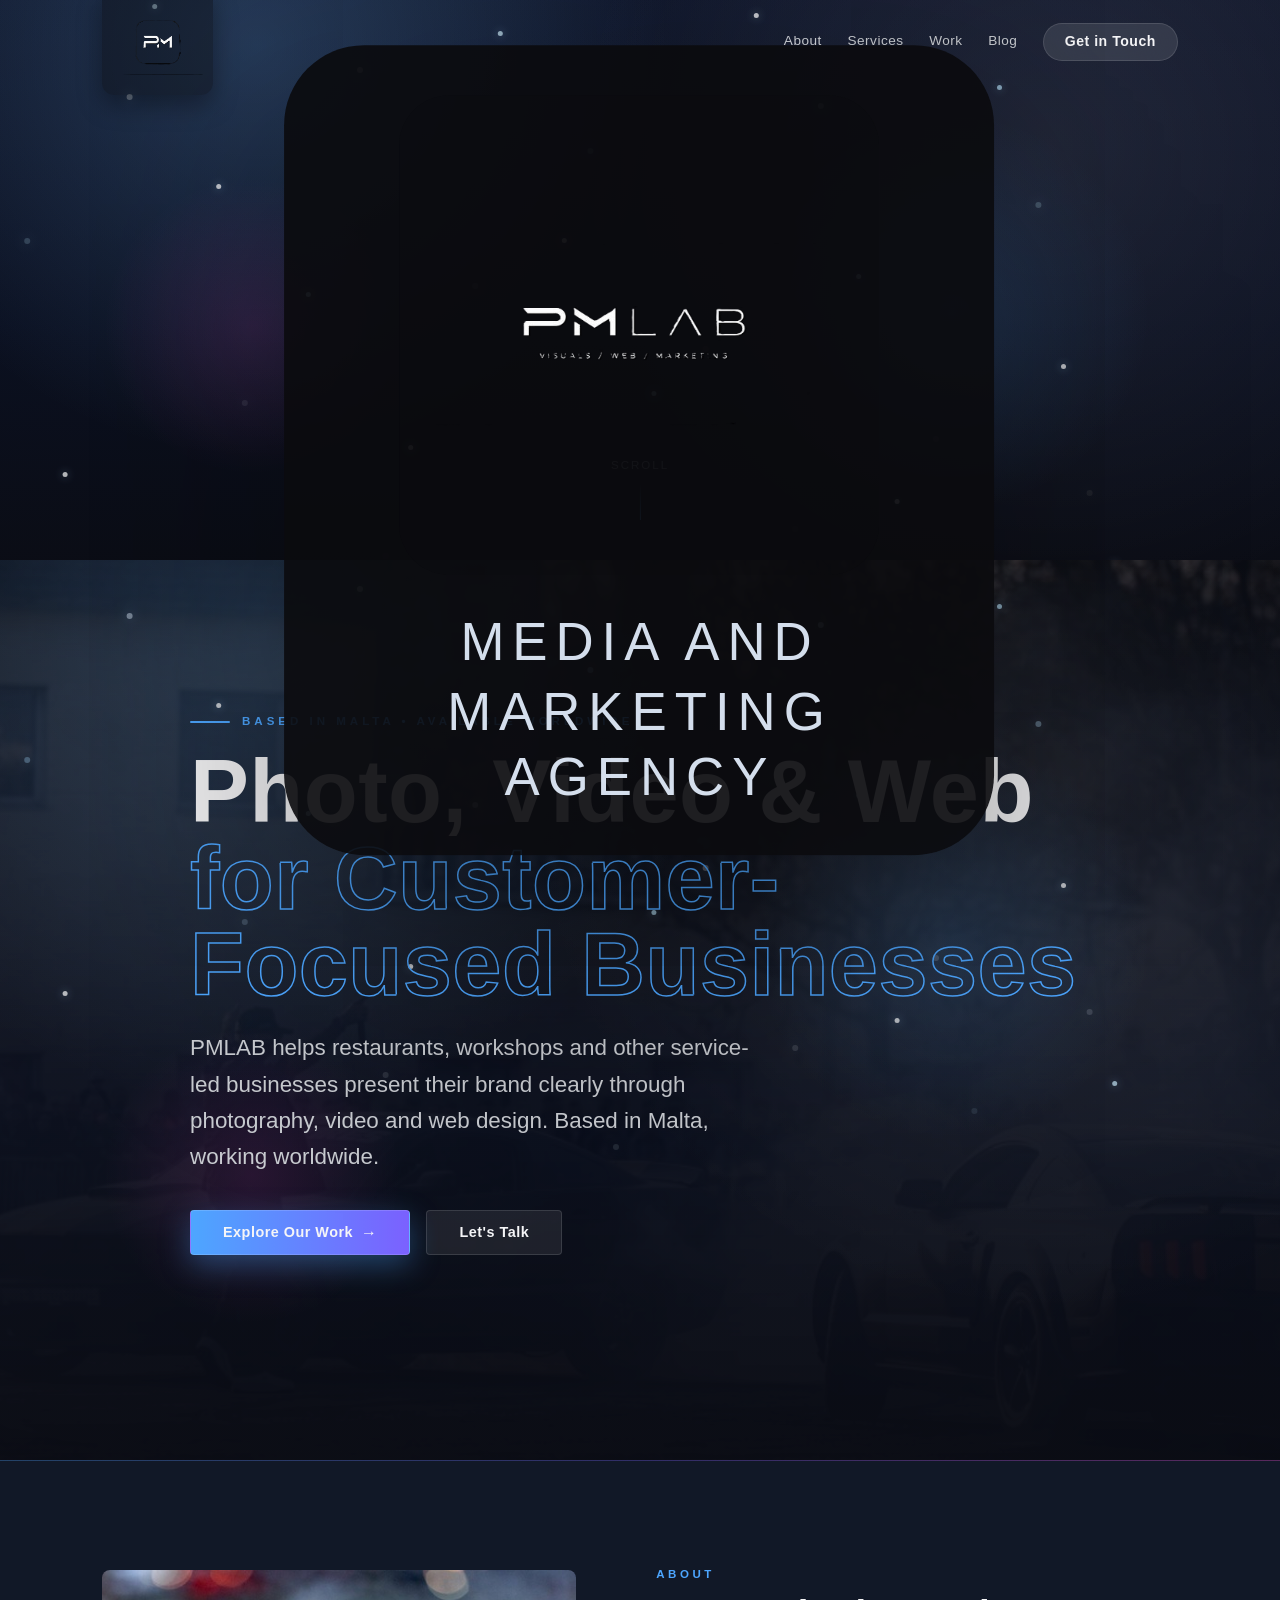
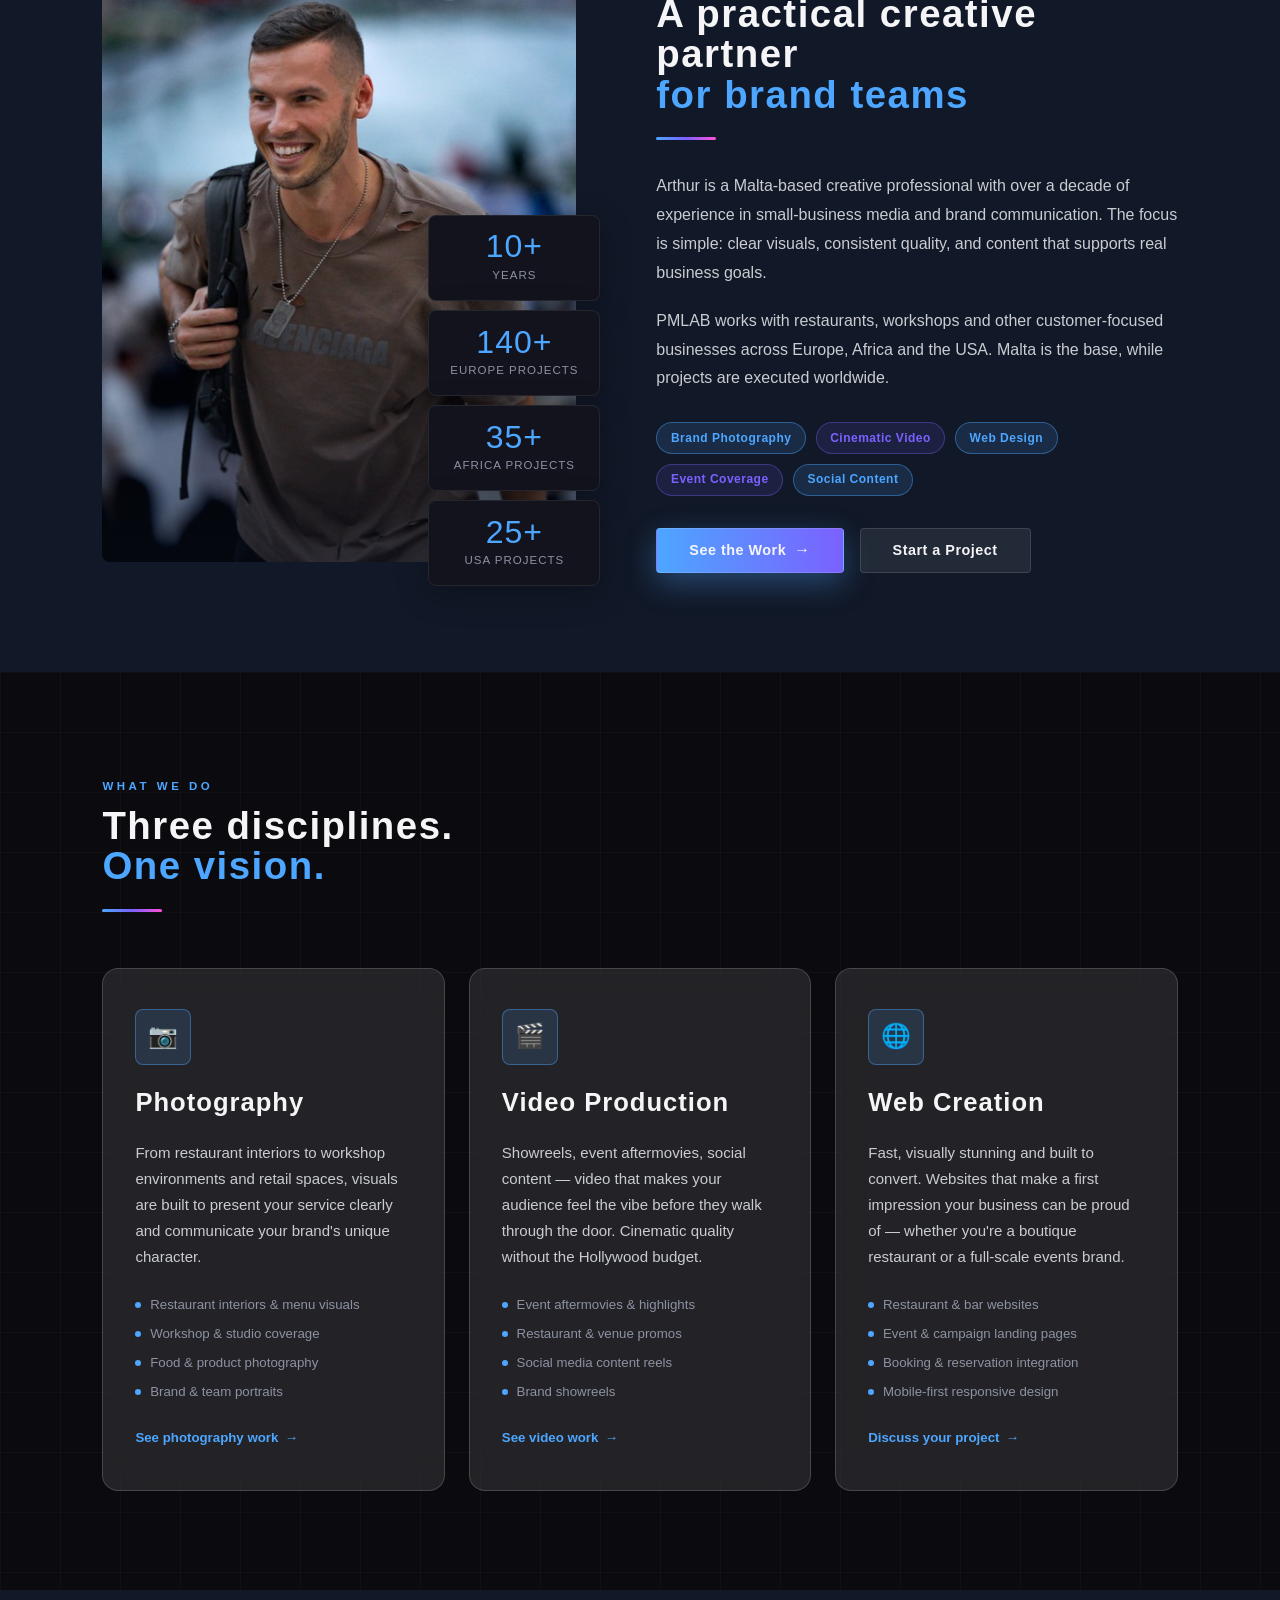
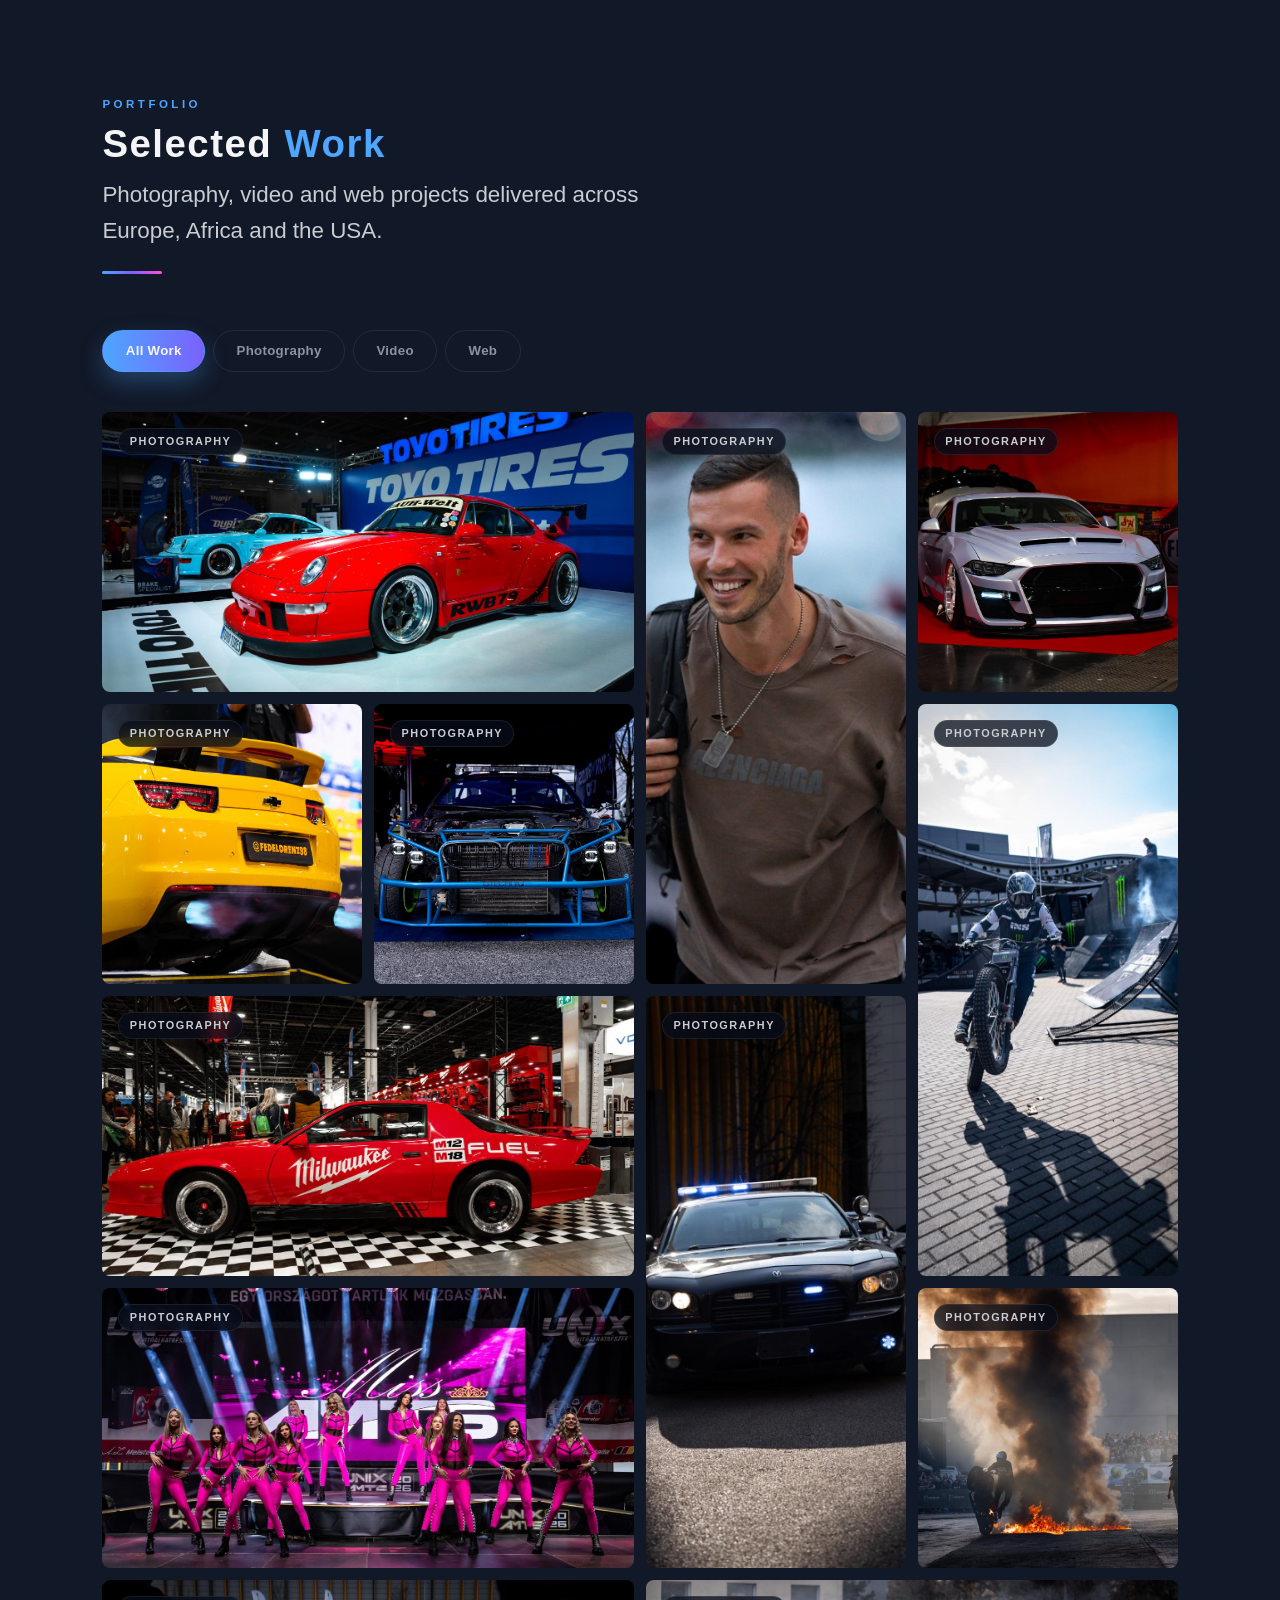
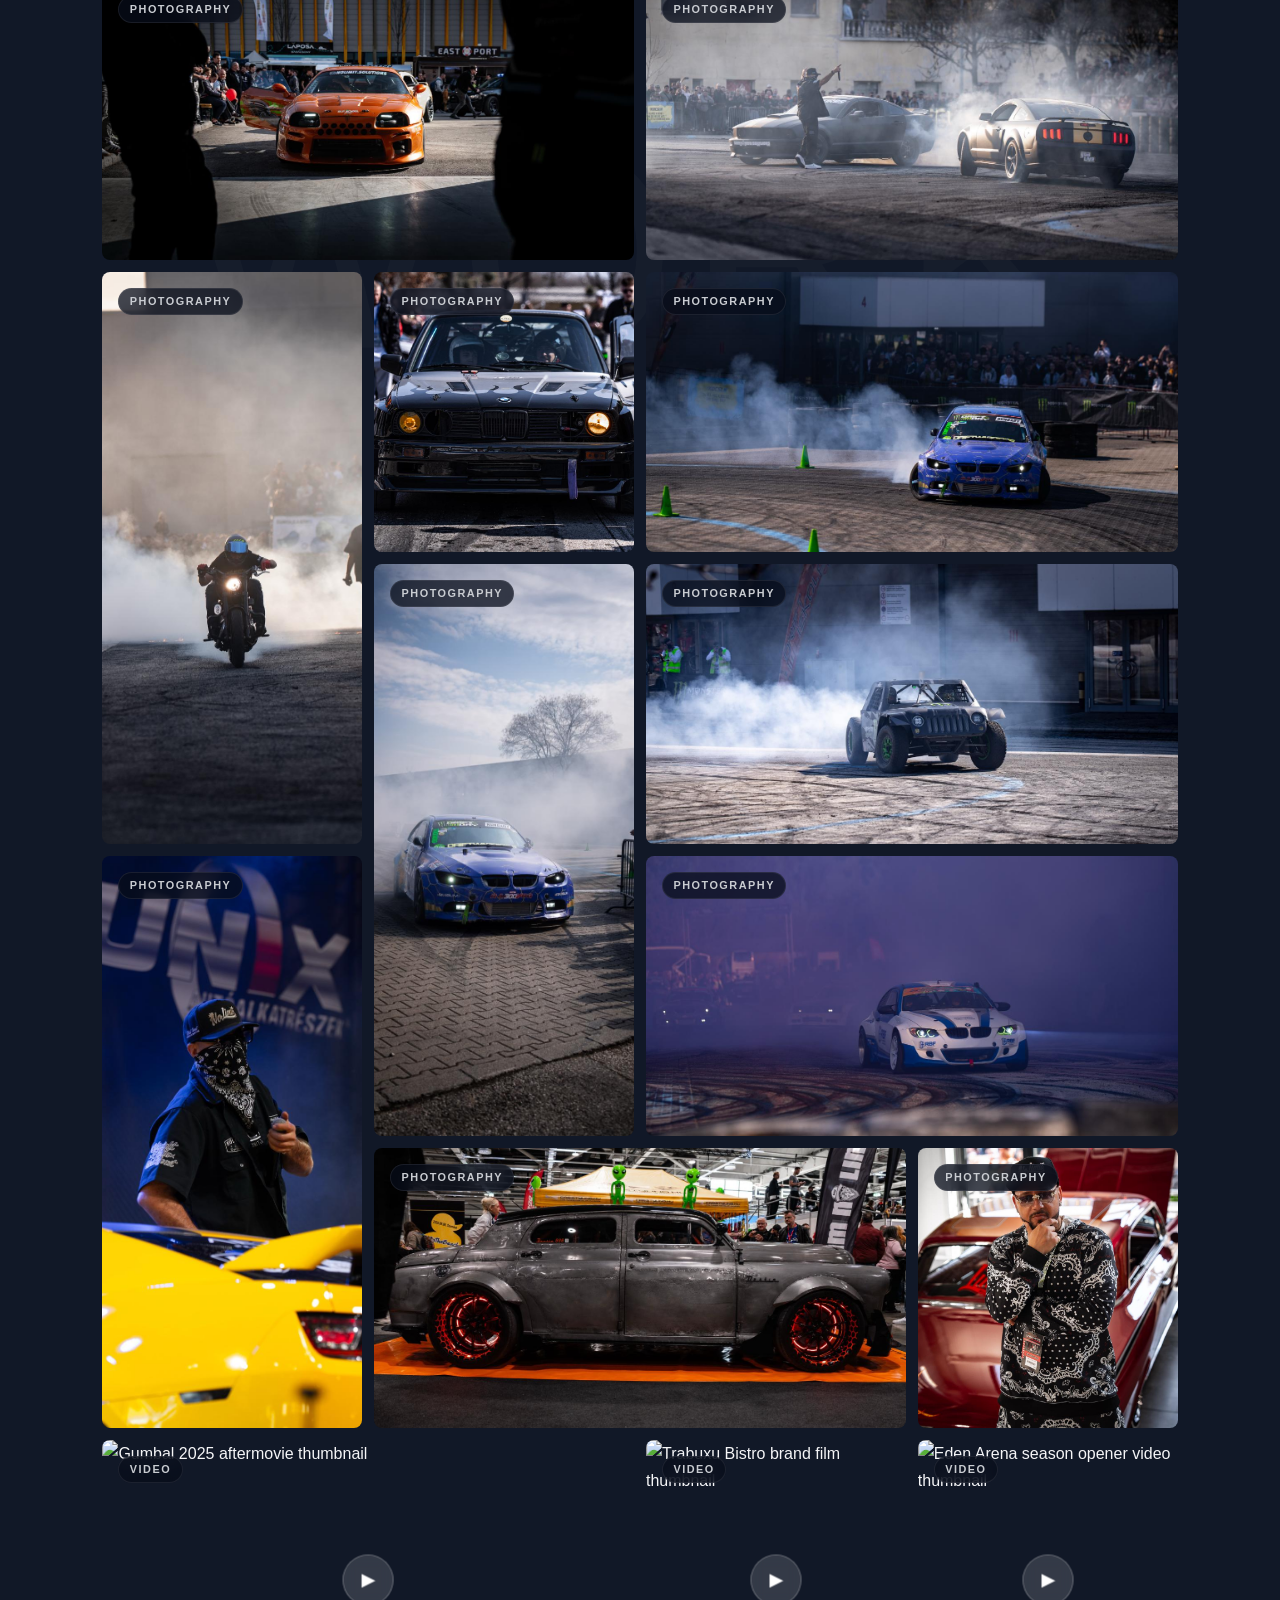
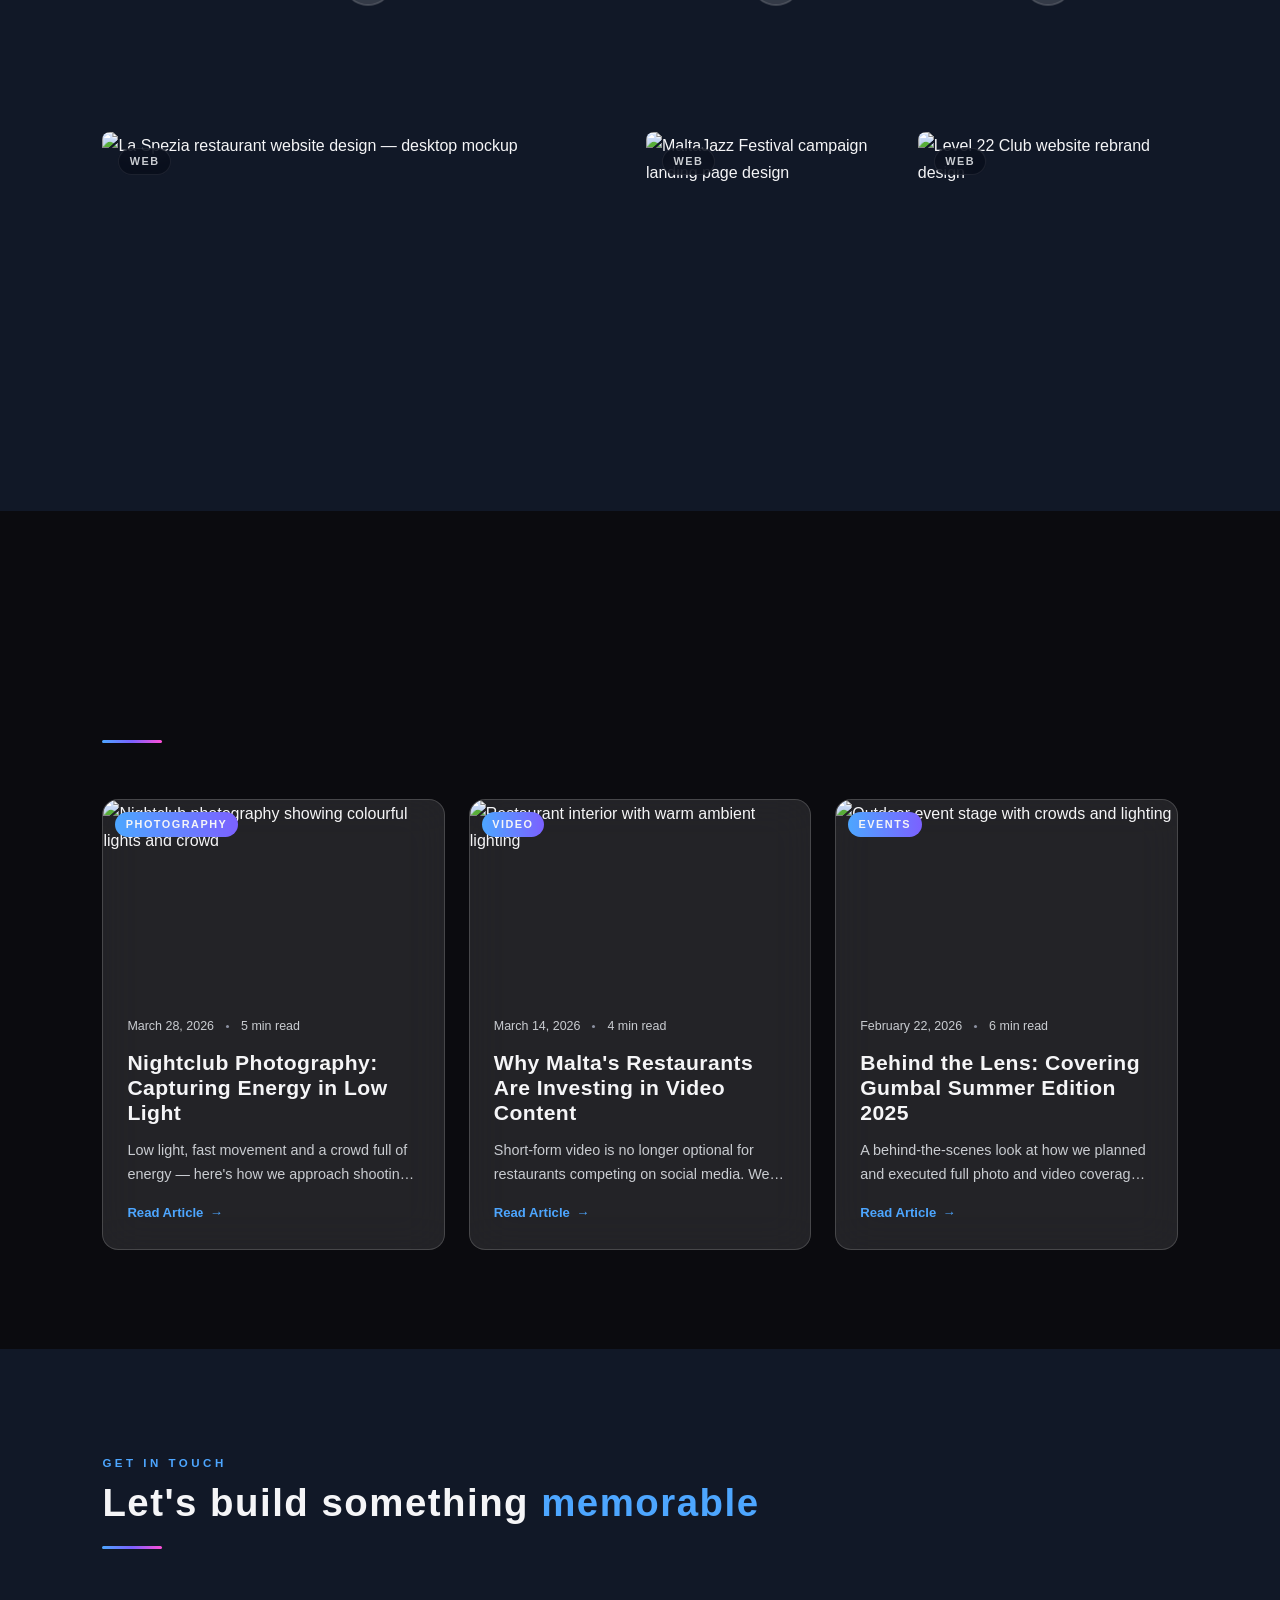
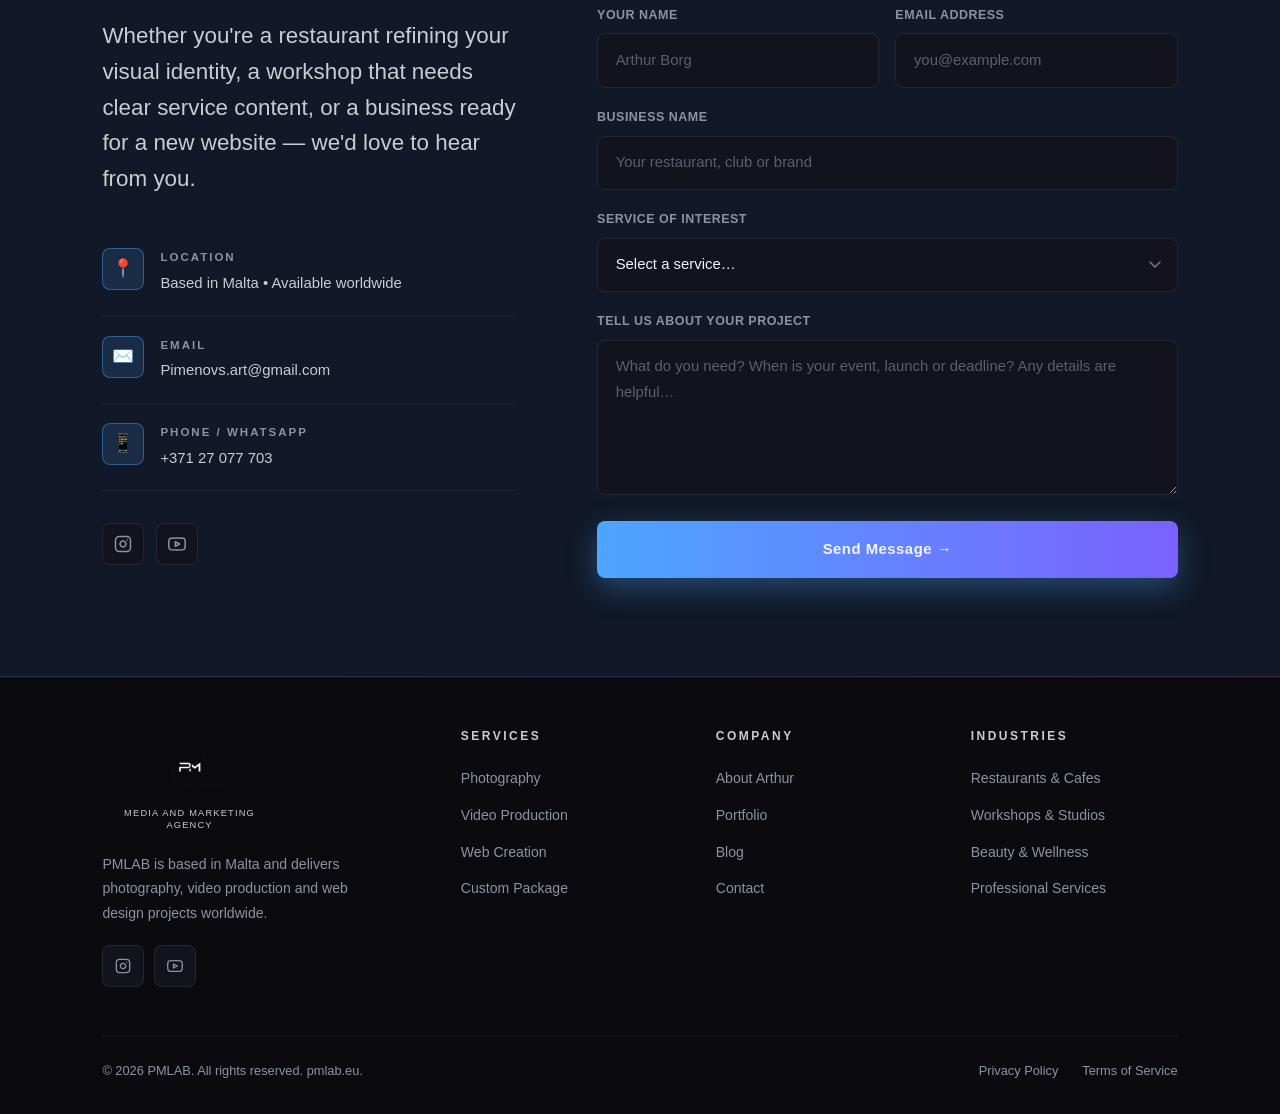
==== commit 5e428814: "Fix console warnings and localize hero background asset" ====
--- a/index.html
+++ b/index.html
@@ -99,7 +99,7 @@
     <div
       class="hero-bg"
       data-parallax="bg"
-      style="background-image: url('https://images.unsplash.com/photo-1517336714739-489689fd1ca8?auto=format&fit=crop&w=1920&q=80');"
+      style="background-image: url('images/photo_10_2026-04-06_00-35-18.jpg');"
       role="img"
       aria-label="Modern Apple laptop on a clean workspace"
     ></div>
--- a/css/main.css
+++ b/css/main.css
@@ -109,6 +109,7 @@
 
 #logo-intro.is-active .logo-intro-lockup {
   display: inline-flex;
+  z-index: 301; /* stay above fixed header during the morph handoff */
 }
 
 .intro-logo-stack {
@@ -336,12 +337,7 @@
   position: relative;
   padding: 0.35rem 0.45rem 0.3rem;
   border-radius: 12px;
-  transform: translateY(1rem);
   transition: transform var(--t-mid);
-}
-
-#navbar.scrolled .nav-logo {
-  transform: translateY(0.65rem);
 }
 
 .brand-logo {
@@ -358,6 +354,16 @@
 #navbar .nav-logo {
   background: rgba(11, 11, 15, 0.38);
   box-shadow: 0 10px 24px rgba(0, 0, 0, 0.35);
+}
+
+#navbar .nav-logo .brand-sub {
+  position: absolute;
+  left: 50%;
+  bottom: calc(100% + 0.1rem);
+  transform: translateX(-50%);
+  max-width: none;
+  white-space: nowrap;
+  line-height: 1;
 }
 
 .brand-name {
@@ -491,10 +497,12 @@
 =========================================== */
 #hero {
   position: relative;
-  height: 100vh;
-  min-height: 620px;
-  display: flex;
-  align-items: center;
+  min-height: 100vh;
+  height: auto;
+  display: flex;
+  align-items: flex-start;
+  padding-top: calc(var(--nav-height) + 4.25rem);
+  padding-bottom: 3.5rem;
   overflow: hidden;
   isolation: isolate;
 }
@@ -652,8 +660,8 @@
 
 .hero-headline {
   font-family: var(--font-display);
-  font-size: var(--fs-hero);
-  line-height: 0.94;
+  font-size: clamp(2.7rem, 6.9vw, 5.6rem);
+  line-height: 0.98;
   letter-spacing: 0.45px;
   color: var(--text-primary);
   margin-bottom: 1.35rem;
@@ -1492,7 +1500,6 @@
   line-height: 1.68;
   display: -webkit-box;
   -webkit-line-clamp: 2;
-  line-clamp: 2;
   -webkit-box-orient: vertical;
   overflow: hidden;
 }
--- a/css/responsive.css
+++ b/css/responsive.css
@@ -91,8 +91,13 @@
   }
 
   /* --- Hero --- */
+  #hero {
+    padding-top: calc(var(--nav-height) + 3.4rem);
+    padding-bottom: 2.6rem;
+  }
+
   .hero-headline {
-    font-size: clamp(3rem, 13vw, 5rem);
+    font-size: clamp(2.35rem, 10.5vw, 4rem);
   }
 
   .hero-actions {
@@ -219,6 +224,11 @@
   }
 
   /* --- Hero --- */
+  #hero {
+    padding-top: calc(var(--nav-height) + 2.8rem);
+    padding-bottom: 2.2rem;
+  }
+
   .scroll-indicator {
     display: none;
   }
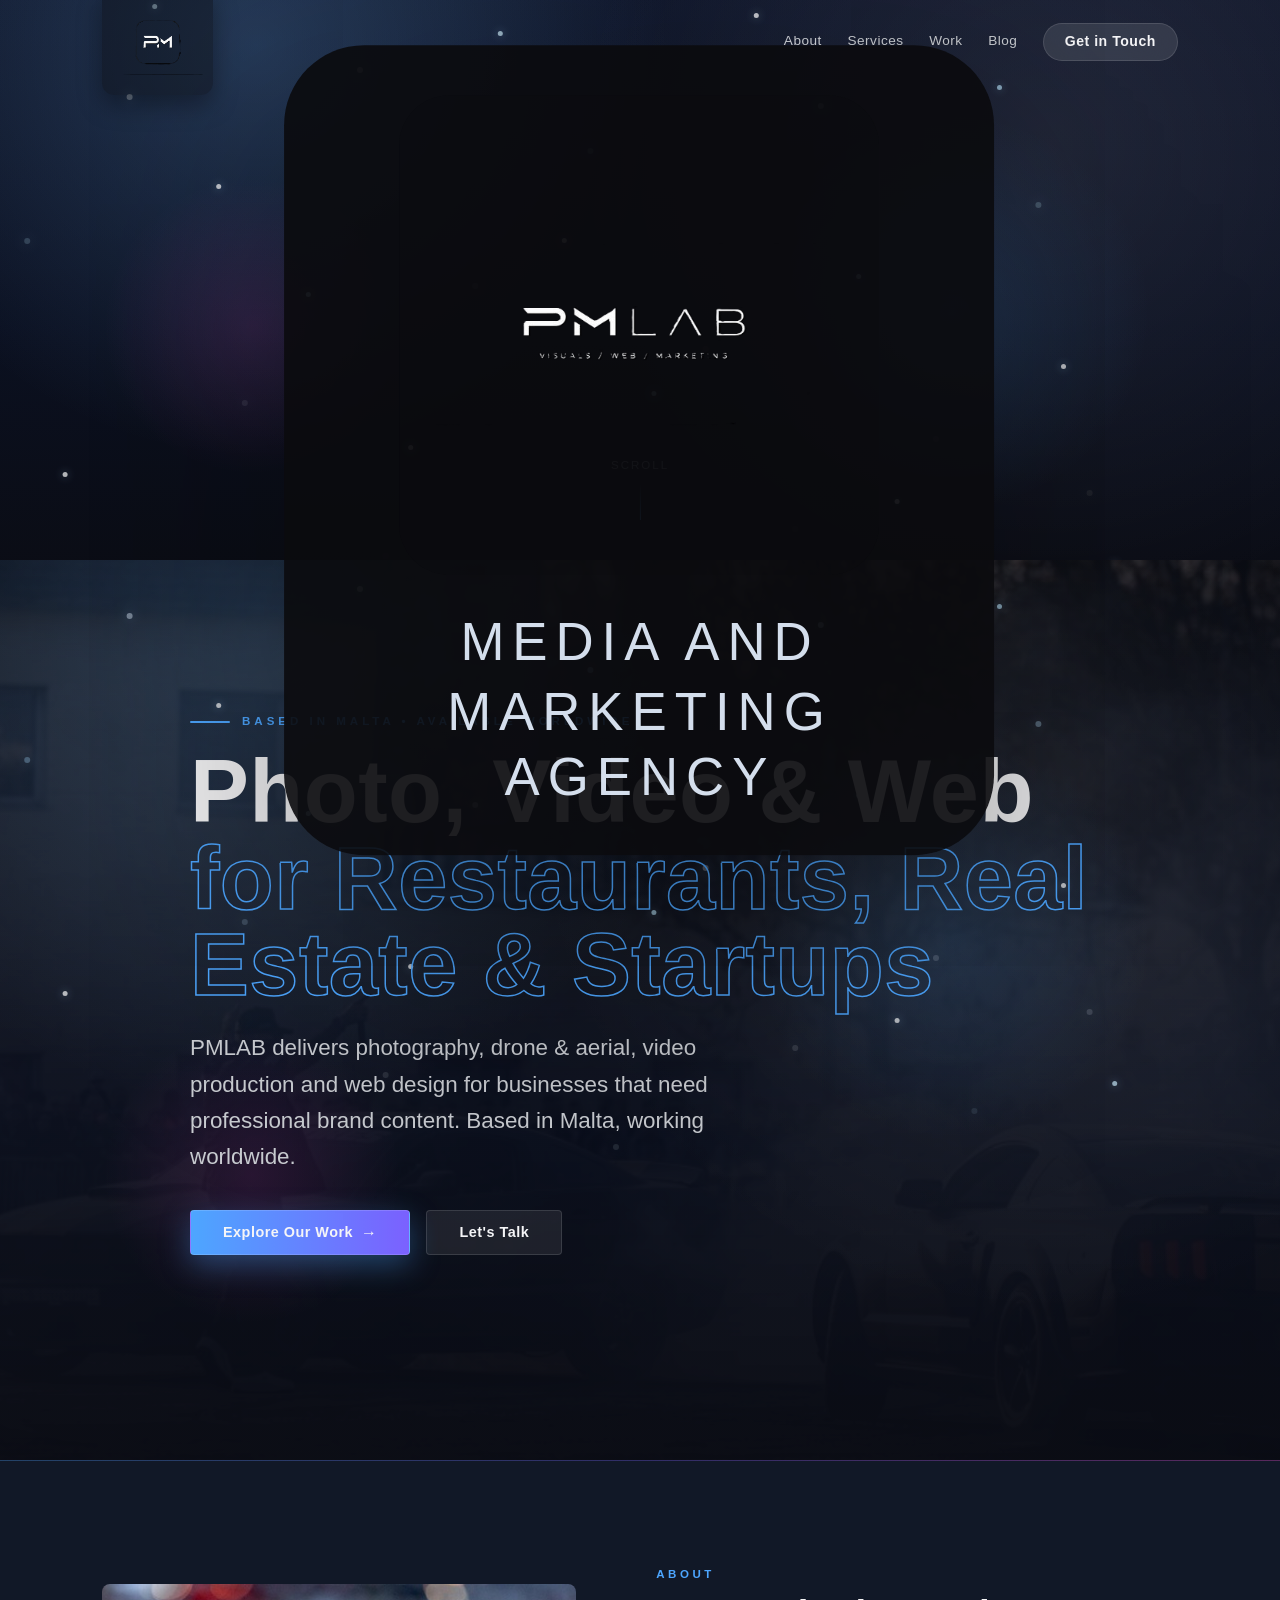
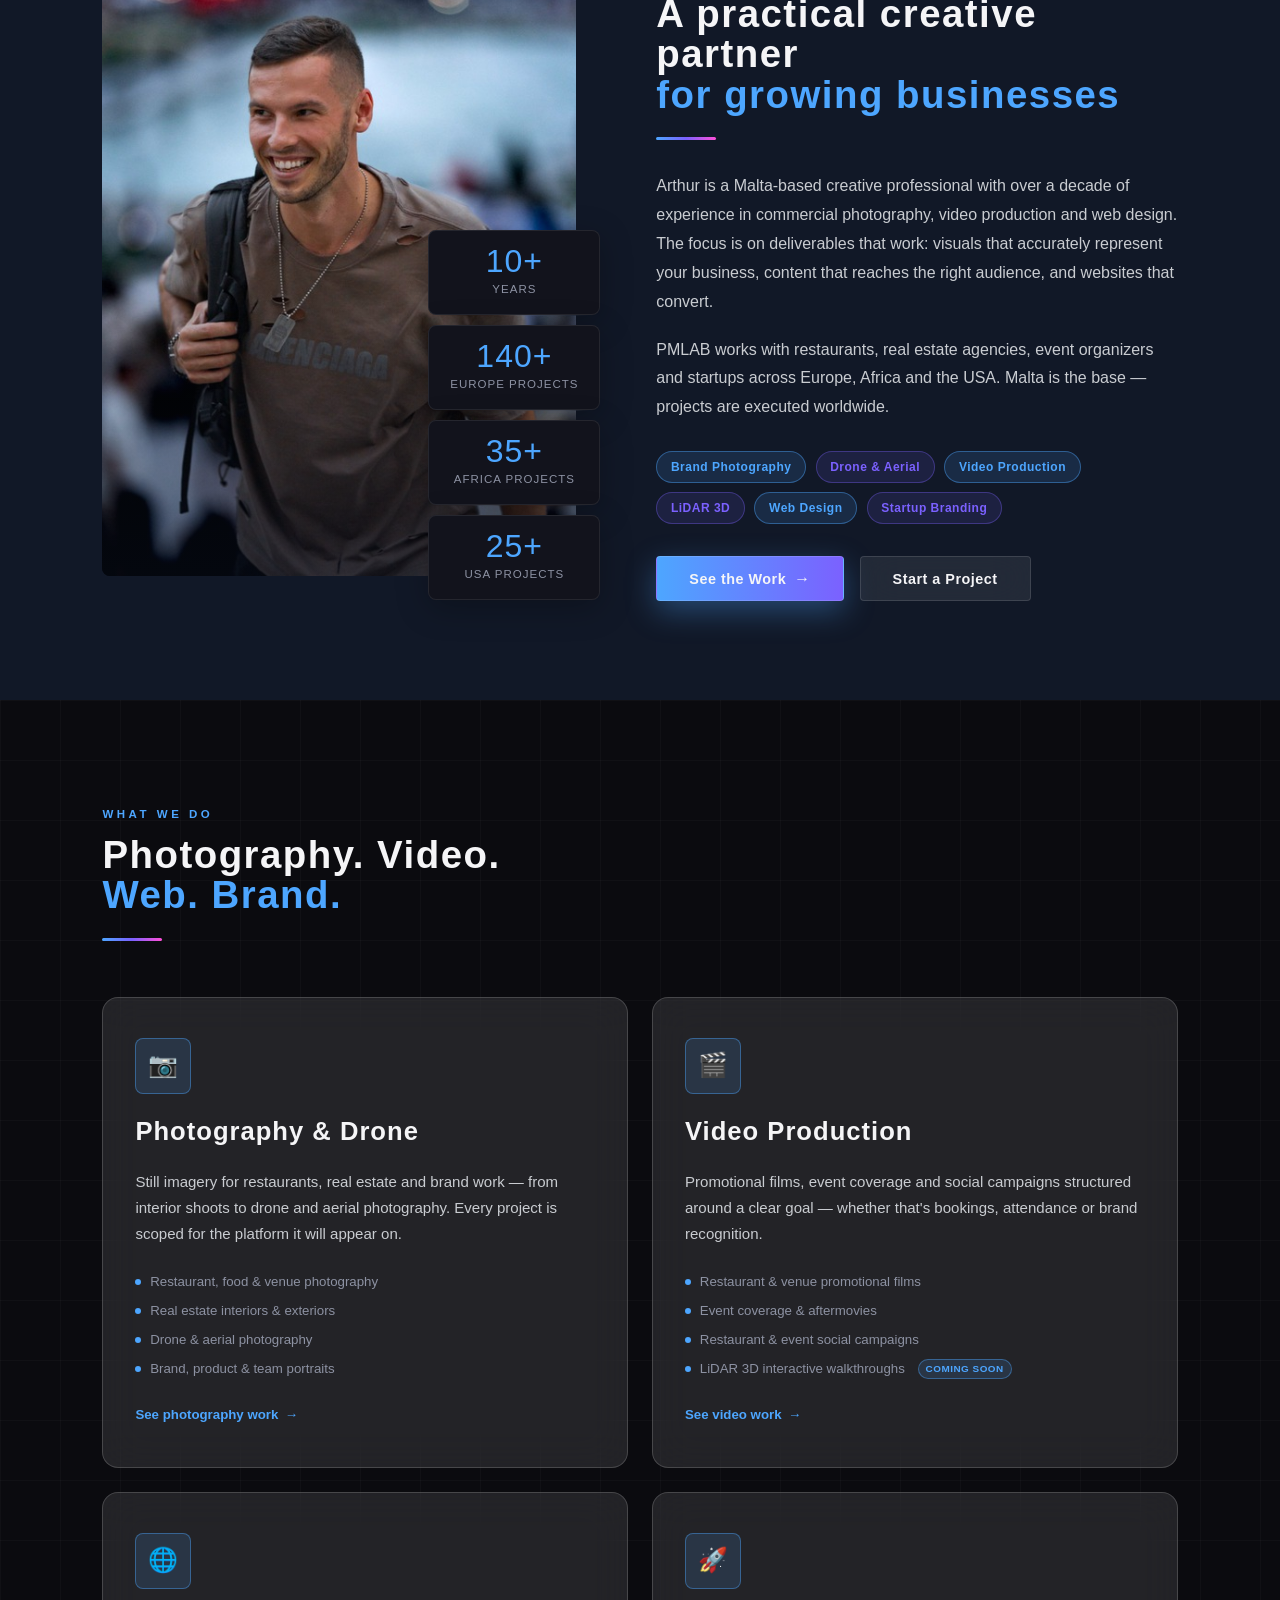
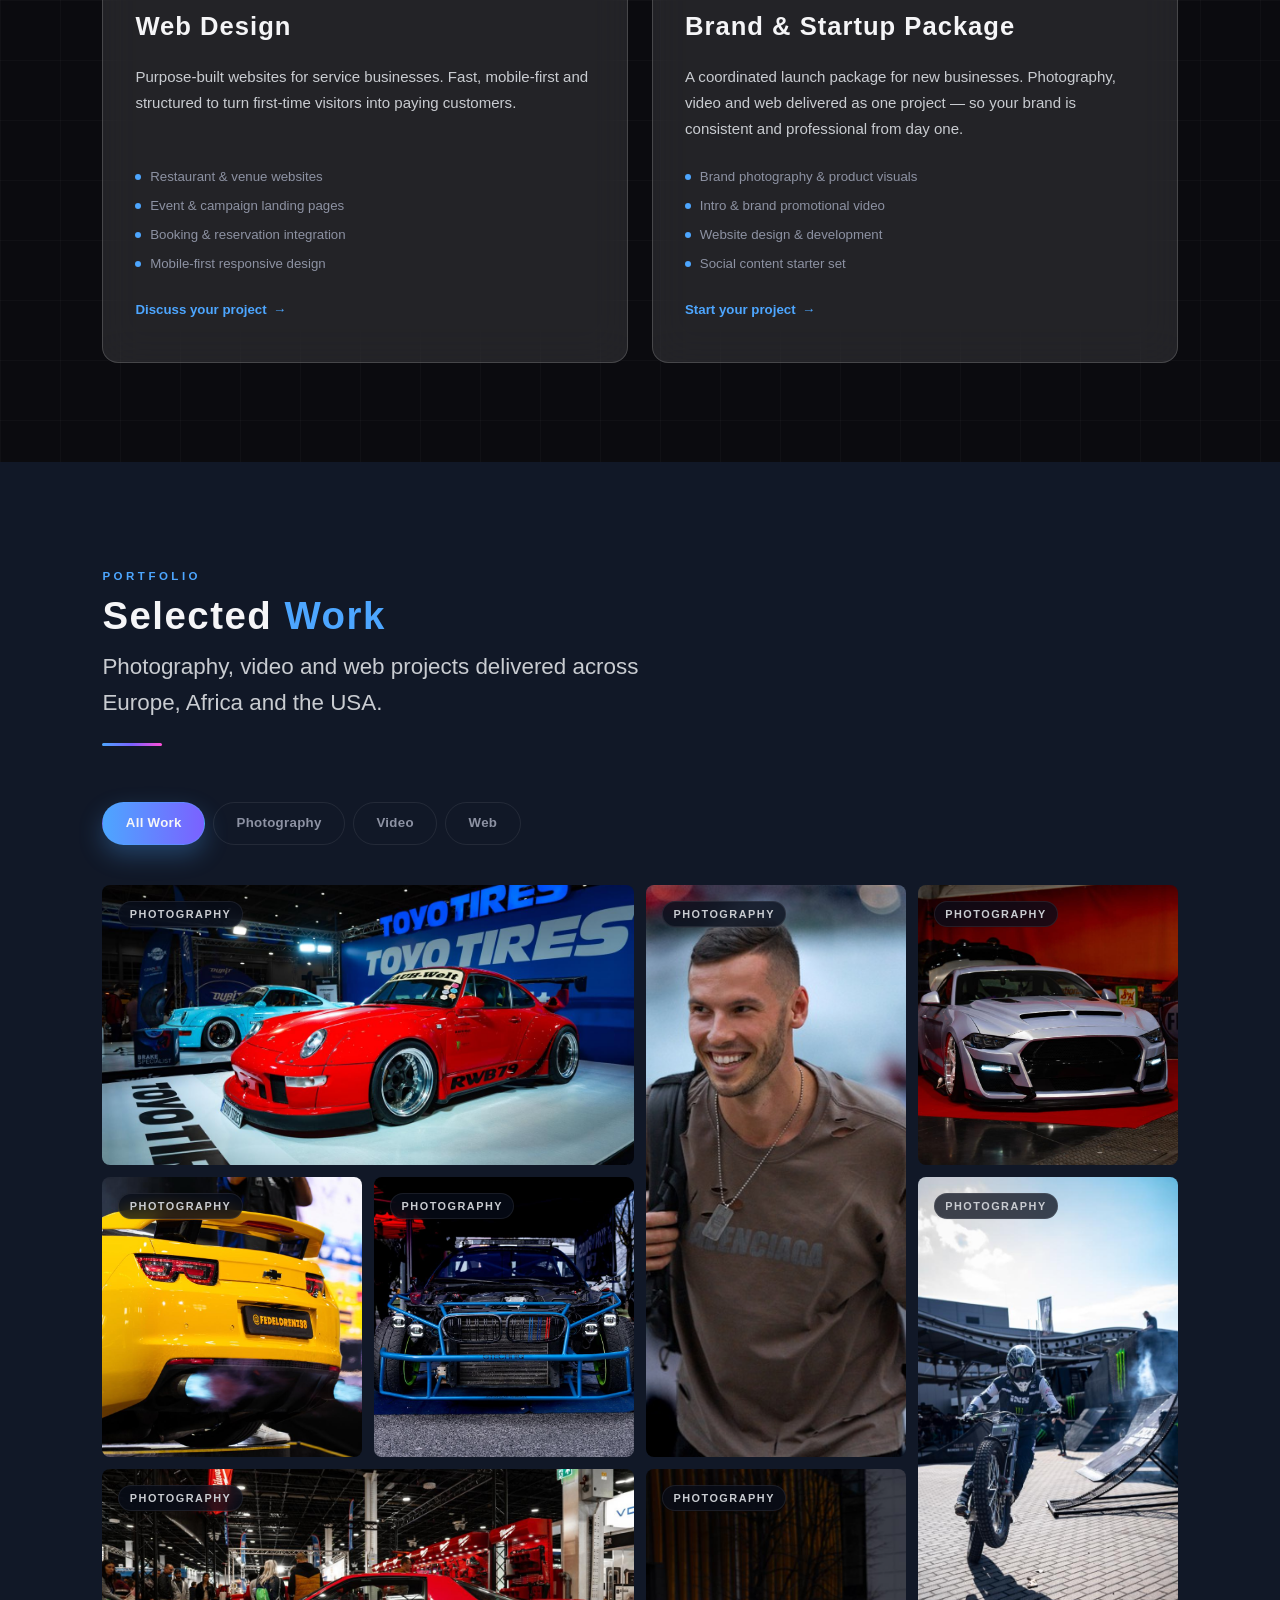
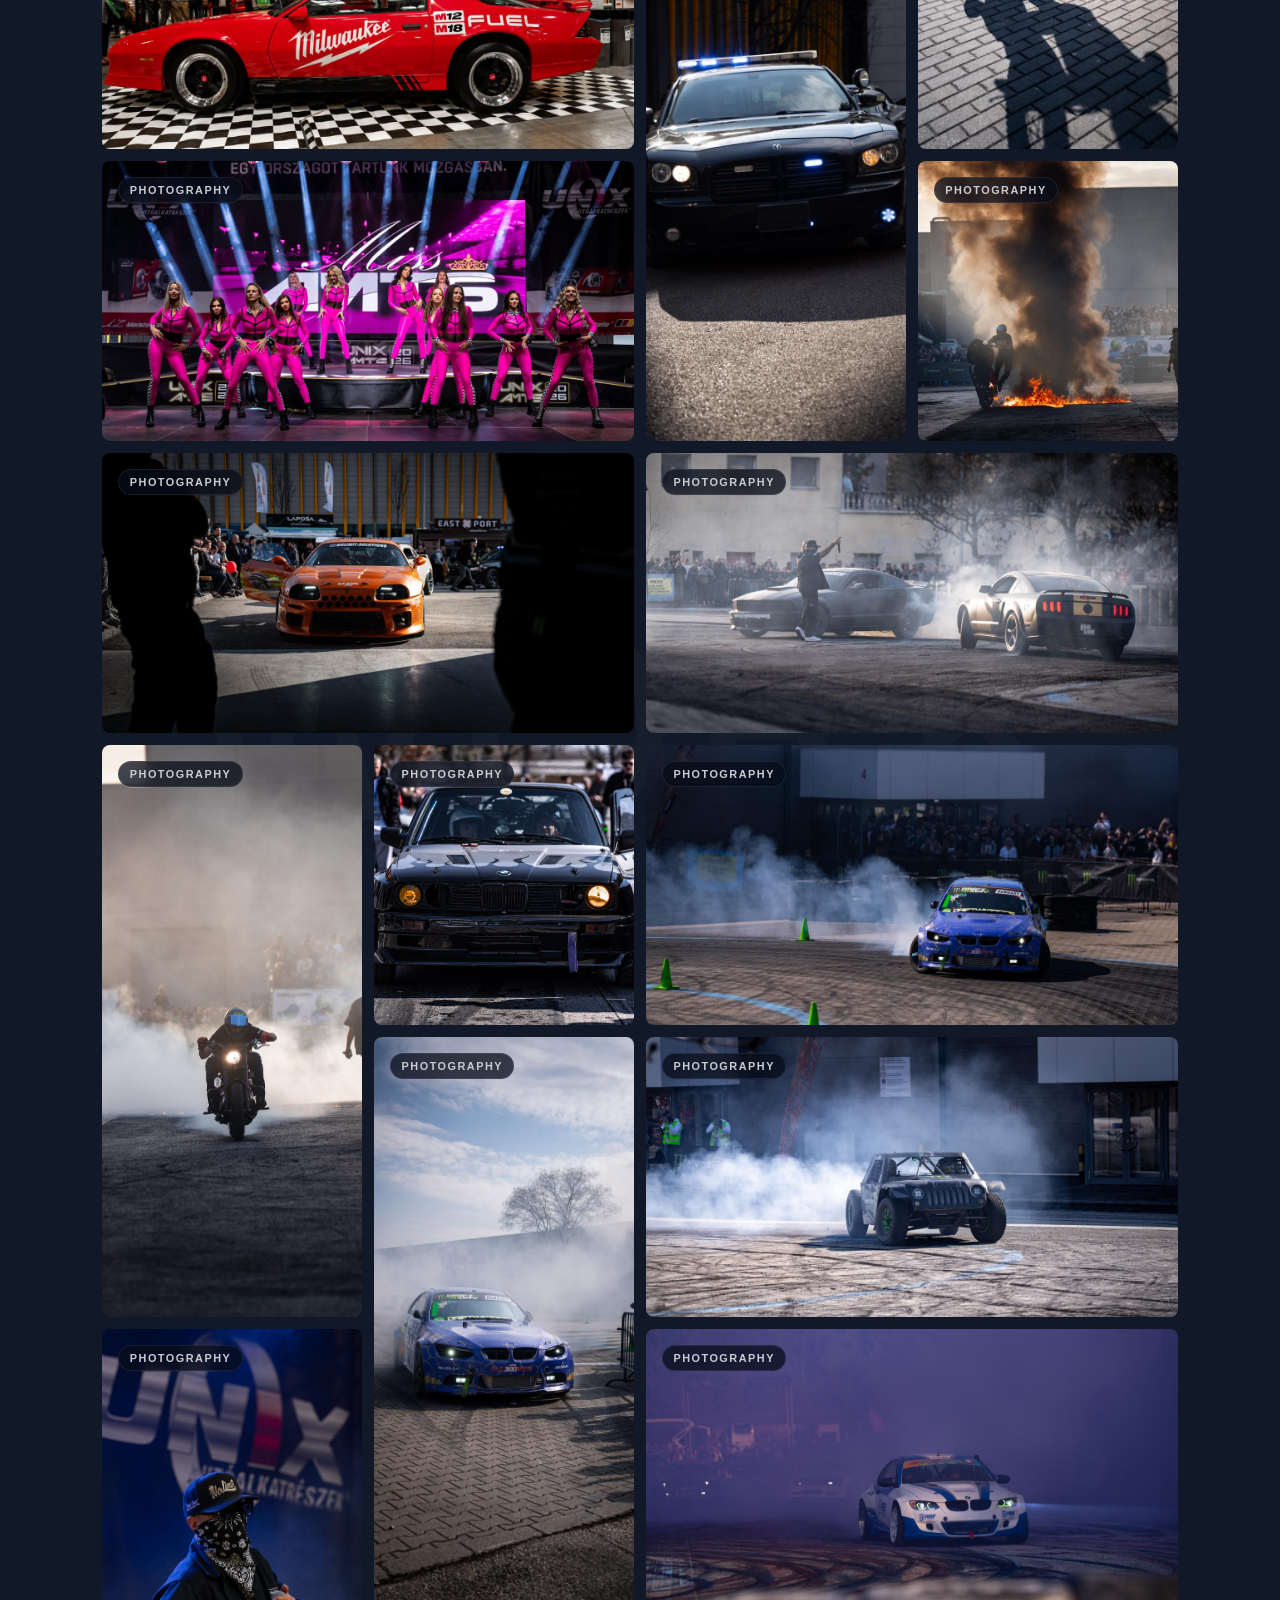
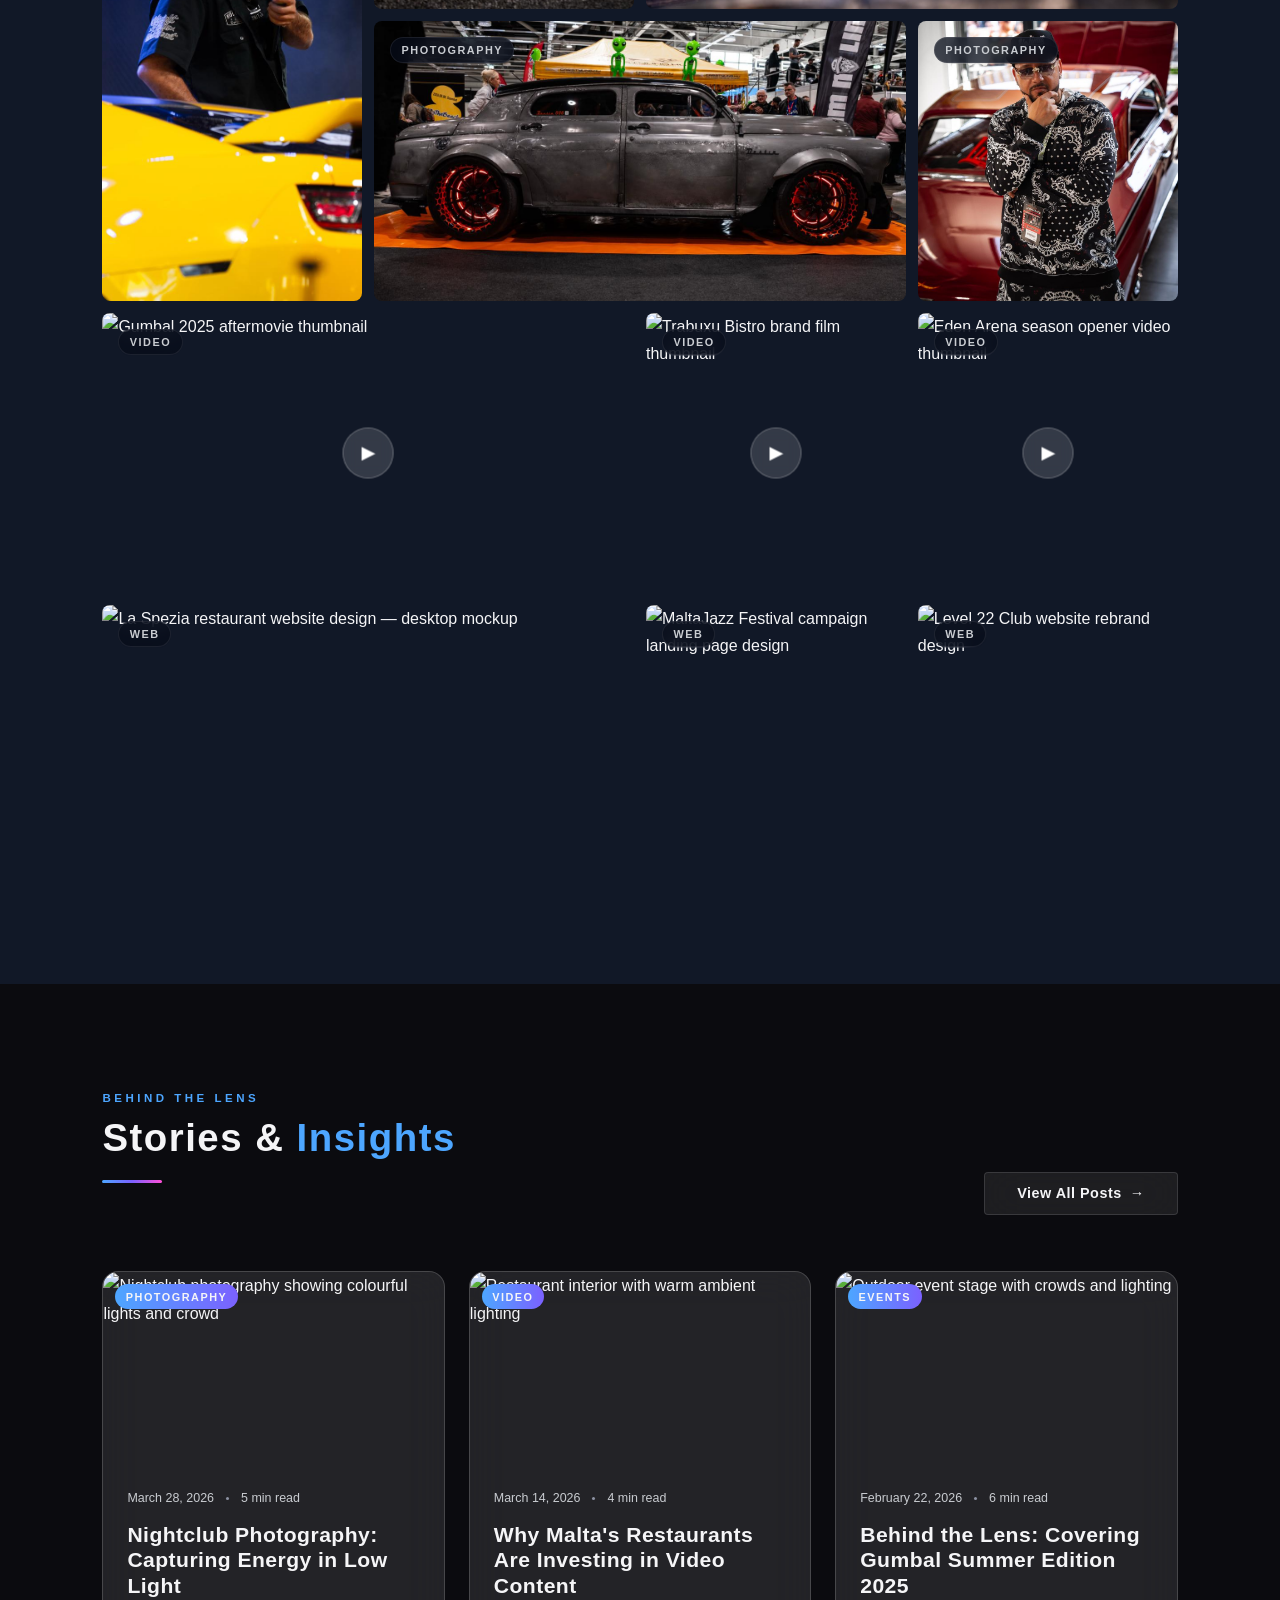
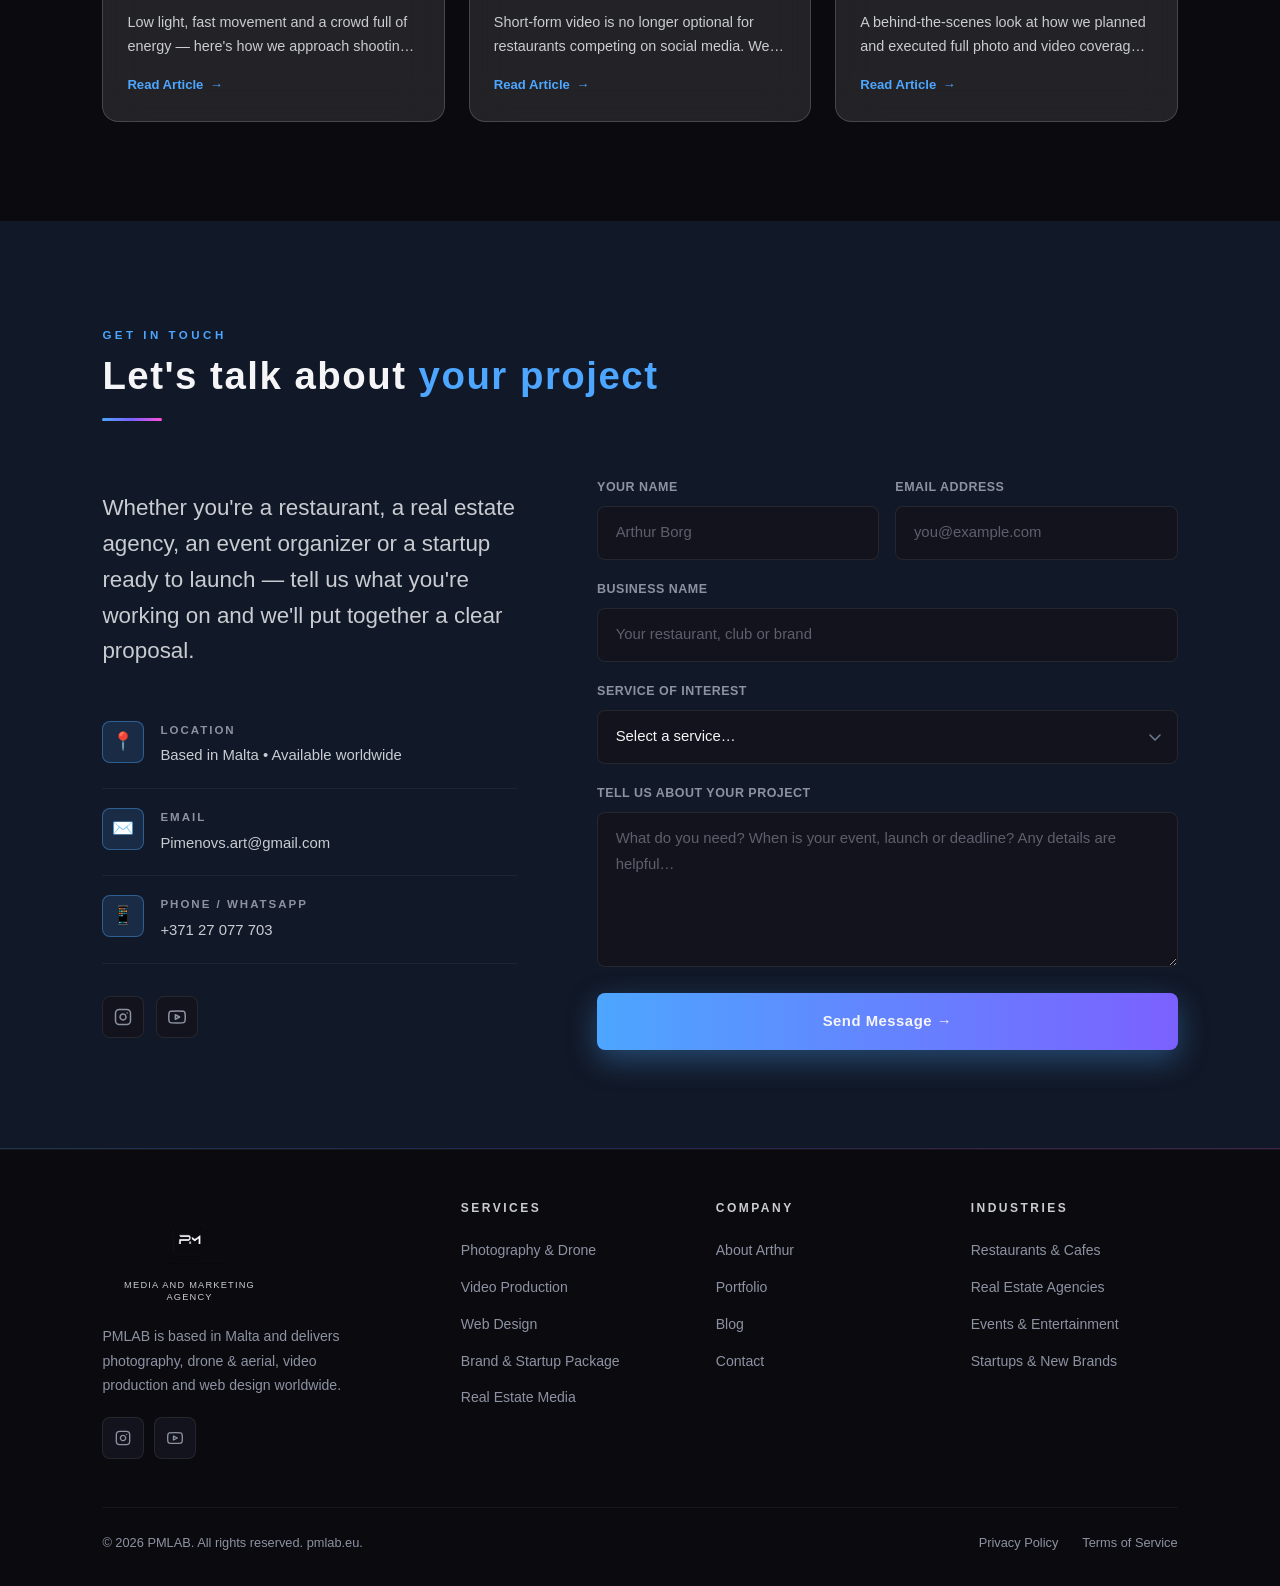
==== commit 38cbb317: "Expand services + rewrite all website copy - Rename Photography -> Photography & Drone (real estate," ====
--- a/index.html
+++ b/index.html
@@ -3,14 +3,14 @@
 <head>
   <meta charset="UTF-8" />
   <meta name="viewport" content="width=device-width, initial-scale=1.0" />
-  <meta name="description" content="PMLAB is a Malta-based media studio delivering photography, video production and web design for customer-focused small businesses worldwide." />
-  <meta name="keywords" content="PMLAB, photography Malta, video production, web design, small business marketing, restaurant photography, workshop branding, global projects" />
+  <meta name="description" content="PMLAB is a Malta-based media studio delivering photography, drone & aerial, video production, LiDAR 3D and web design for restaurants, real estate, events and startups worldwide." />
+  <meta name="keywords" content="PMLAB, photography Malta, drone photography, aerial photography, video production, LiDAR 3D, real estate media, web design, restaurant photography, event coverage, startup branding, Malta" />
   <meta name="author" content="Arthur Pimenovs — PMLAB" />
 
   <!-- Open Graph -->
   <meta property="og:type"        content="website" />
   <meta property="og:title"       content="PMLAB — Arthur's Marketing and Media Agency" />
-  <meta property="og:description" content="Malta-based photography, video production and web design studio delivering projects across Europe, Africa and the USA." />
+  <meta property="og:description" content="Photography, drone & aerial, video production, LiDAR 3D and web design — PMLAB delivers professional brand media for restaurants, real estate, events and startups from Malta, worldwide." />
   <meta property="og:image"       content="assets/images/og-cover.jpg" />
   <meta property="og:url"         content="https://pmlab.eu" />
 
@@ -115,12 +115,12 @@
 
         <h1 class="hero-headline">
           Photo, Video &amp; Web<br />
-          <span class="line-accent">for Customer-Focused Businesses</span>
+          <span class="line-accent">for Restaurants, Real Estate &amp; Startups</span>
         </h1>
 
         <p class="hero-subline">
-          PMLAB helps restaurants, workshops and other service-led businesses present their brand clearly through photography,
-          video and web design. Based in Malta, working worldwide.
+          PMLAB delivers photography, drone &amp; aerial, video production and web design for businesses that need
+          professional brand content. Based in Malta, working worldwide.
         </p>
 
         <div class="hero-actions">
@@ -183,26 +183,27 @@
         <div class="about-text reveal">
           <span class="section-eyebrow">About</span>
           <h2 class="section-title" id="about-heading">
-            A practical creative partner<br /><span class="highlight">for brand teams</span>
+            A practical creative partner<br /><span class="highlight">for growing businesses</span>
           </h2>
           <div class="accent-line" aria-hidden="true"></div>
 
           <p class="about-bio">
-            Arthur is a Malta-based creative professional with over a decade of experience in
-            small-business media and brand communication. The focus is simple: clear visuals, consistent quality,
-            and content that supports real business goals.
+            Arthur is a Malta-based creative professional with over a decade of experience in commercial photography,
+            video production and web design. The focus is on deliverables that work: visuals that accurately represent
+            your business, content that reaches the right audience, and websites that convert.
           </p>
           <p class="about-bio">
-            PMLAB works with restaurants, workshops and other customer-focused businesses across Europe,
-            Africa and the USA. Malta is the base, while projects are executed worldwide.
+            PMLAB works with restaurants, real estate agencies, event organizers and startups across Europe,
+            Africa and the USA. Malta is the base — projects are executed worldwide.
           </p>
 
           <div class="about-tags" aria-label="Specialisations">
             <span class="tag">Brand Photography</span>
-            <span class="tag cyan">Cinematic Video</span>
+            <span class="tag cyan">Drone &amp; Aerial</span>
+            <span class="tag">Video Production</span>
+            <span class="tag cyan">LiDAR 3D</span>
             <span class="tag">Web Design</span>
-            <span class="tag cyan">Event Coverage</span>
-            <span class="tag">Social Content</span>
+            <span class="tag cyan">Startup Branding</span>
           </div>
 
           <div class="about-actions">
@@ -226,27 +227,26 @@
       <div class="section-header">
         <span class="section-eyebrow reveal">What We Do</span>
         <h2 class="section-title reveal delay-1" id="services-heading">
-          Three disciplines.<br /><span class="highlight">One vision.</span>
+          Photography. Video.<br /><span class="highlight">Web. Brand.</span>
         </h2>
         <div class="accent-line reveal delay-2" aria-hidden="true"></div>
       </div>
 
       <div class="services-grid reveal-stagger">
 
-        <!-- Photography -->
+        <!-- Photography & Drone -->
         <article class="service-card reveal">
           <div class="service-icon" aria-hidden="true">📷</div>
-          <h3 class="service-title">Photography</h3>
+          <h3 class="service-title">Photography &amp; Drone</h3>
           <p class="service-desc">
-            From restaurant interiors to workshop environments and retail spaces,
-            visuals are built to present your service clearly and communicate your brand's
-            unique character.
+            Still imagery for restaurants, real estate and brand work — from interior shoots to drone and aerial
+            photography. Every project is scoped for the platform it will appear on.
           </p>
-          <ul class="service-features" aria-label="Photography services">
-            <li class="service-feature">Restaurant interiors &amp; menu visuals</li>
-            <li class="service-feature">Workshop &amp; studio coverage</li>
-            <li class="service-feature">Food &amp; product photography</li>
-            <li class="service-feature">Brand &amp; team portraits</li>
+          <ul class="service-features" aria-label="Photography and drone services">
+            <li class="service-feature">Restaurant, food &amp; venue photography</li>
+            <li class="service-feature">Real estate interiors &amp; exteriors</li>
+            <li class="service-feature">Drone &amp; aerial photography</li>
+            <li class="service-feature">Brand, product &amp; team portraits</li>
           </ul>
           <a href="#portfolio" class="service-link">
             See photography work <span aria-hidden="true">→</span>
@@ -258,38 +258,55 @@
           <div class="service-icon" aria-hidden="true">🎬</div>
           <h3 class="service-title">Video Production</h3>
           <p class="service-desc">
-            Showreels, event aftermovies, social content — video that makes your
-            audience feel the vibe before they walk through the door. Cinematic
-            quality without the Hollywood budget.
+            Promotional films, event coverage and social campaigns structured around a clear goal —
+            whether that's bookings, attendance or brand recognition.
           </p>
           <ul class="service-features" aria-label="Video production services">
-            <li class="service-feature">Event aftermovies &amp; highlights</li>
-            <li class="service-feature">Restaurant &amp; venue promos</li>
-            <li class="service-feature">Social media content reels</li>
-            <li class="service-feature">Brand showreels</li>
+            <li class="service-feature">Restaurant &amp; venue promotional films</li>
+            <li class="service-feature">Event coverage &amp; aftermovies</li>
+            <li class="service-feature">Restaurant &amp; event social campaigns</li>
+            <li class="service-feature">LiDAR 3D interactive walkthroughs <span class="badge-soon">Coming Soon</span></li>
           </ul>
           <a href="#portfolio" class="service-link">
             See video work <span aria-hidden="true">→</span>
           </a>
         </article>
 
-        <!-- Web Creation -->
+        <!-- Web Design -->
         <article class="service-card reveal delay-2">
           <div class="service-icon" aria-hidden="true">🌐</div>
-          <h3 class="service-title">Web Creation</h3>
+          <h3 class="service-title">Web Design</h3>
           <p class="service-desc">
-            Fast, visually stunning and built to convert. Websites that make a first
-            impression your business can be proud of — whether you're a boutique
-            restaurant or a full-scale events brand.
+            Purpose-built websites for service businesses. Fast, mobile-first and structured to turn
+            first-time visitors into paying customers.
           </p>
-          <ul class="service-features" aria-label="Web creation services">
-            <li class="service-feature">Restaurant &amp; bar websites</li>
+          <ul class="service-features" aria-label="Web design services">
+            <li class="service-feature">Restaurant &amp; venue websites</li>
             <li class="service-feature">Event &amp; campaign landing pages</li>
             <li class="service-feature">Booking &amp; reservation integration</li>
             <li class="service-feature">Mobile-first responsive design</li>
           </ul>
           <a href="#contact" class="service-link">
             Discuss your project <span aria-hidden="true">→</span>
+          </a>
+        </article>
+
+        <!-- Brand & Startup Package -->
+        <article class="service-card reveal delay-3">
+          <div class="service-icon" aria-hidden="true">🚀</div>
+          <h3 class="service-title">Brand &amp; Startup Package</h3>
+          <p class="service-desc">
+            A coordinated launch package for new businesses. Photography, video and web delivered as one project —
+            so your brand is consistent and professional from day one.
+          </p>
+          <ul class="service-features" aria-label="Brand and startup package services">
+            <li class="service-feature">Brand photography &amp; product visuals</li>
+            <li class="service-feature">Intro &amp; brand promotional video</li>
+            <li class="service-feature">Website design &amp; development</li>
+            <li class="service-feature">Social content starter set</li>
+          </ul>
+          <a href="#contact" class="service-link">
+            Start your project <span aria-hidden="true">→</span>
           </a>
         </article>
 
@@ -1113,7 +1130,7 @@
       <div class="section-header">
         <span class="section-eyebrow reveal">Get in Touch</span>
         <h2 class="section-title reveal delay-1" id="contact-heading">
-          Let's build something <span class="highlight">memorable</span>
+          Let's talk about <span class="highlight">your project</span>
         </h2>
         <div class="accent-line reveal delay-2" aria-hidden="true"></div>
       </div>
@@ -1123,9 +1140,8 @@
         <!-- Info -->
         <div class="reveal from-left">
           <p class="section-subtitle" style="margin-bottom: 2rem;">
-            Whether you're a restaurant refining your visual identity, a workshop that needs
-            clear service content, or a business ready for a new website
-            — we'd love to hear from you.
+            Whether you're a restaurant, a real estate agency, an event organizer or a startup ready to launch —
+            tell us what you're working on and we'll put together a clear proposal.
           </p>
 
           <div class="contact-info-item">
@@ -1214,10 +1230,12 @@
               <label for="field-service">Service of Interest</label>
               <select id="field-service" name="service" required aria-required="true">
                 <option value="" disabled selected>Select a service…</option>
-                <option value="photography">Photography</option>
+                <option value="photography-drone">Photography &amp; Drone</option>
                 <option value="video">Video Production</option>
+                <option value="real-estate">Real Estate Media</option>
+                <option value="lidar">LiDAR 3D Walkthrough</option>
+                <option value="startup">Brand &amp; Startup Package</option>
                 <option value="web">Web Design &amp; Development</option>
-                <option value="package">Full Package (Photo + Video + Web)</option>
                 <option value="other">Other / Not sure yet</option>
               </select>
             </div>
@@ -1261,7 +1279,7 @@
             <span class="brand-sub">Media and Marketing Agency</span>
           </a>
           <p>
-            PMLAB is based in Malta and delivers photography, video production and web design projects worldwide.
+            PMLAB is based in Malta and delivers photography, drone &amp; aerial, video production and web design worldwide.
           </p>
           <div class="footer-socials" aria-label="Social media">
             <a href="#" class="social-link" aria-label="Instagram">
@@ -1276,10 +1294,11 @@
         <div>
           <div class="footer-col-title">Services</div>
           <ul class="footer-links">
-            <li><a href="#services">Photography</a></li>
+            <li><a href="#services">Photography &amp; Drone</a></li>
             <li><a href="#services">Video Production</a></li>
-            <li><a href="#services">Web Creation</a></li>
-            <li><a href="#contact">Custom Package</a></li>
+            <li><a href="#services">Web Design</a></li>
+            <li><a href="#services">Brand &amp; Startup Package</a></li>
+            <li><a href="#services">Real Estate Media</a></li>
           </ul>
         </div>
 
@@ -1297,9 +1316,9 @@
           <div class="footer-col-title">Industries</div>
           <ul class="footer-links">
             <li><a href="#contact">Restaurants &amp; Cafes</a></li>
-            <li><a href="#contact">Workshops &amp; Studios</a></li>
-            <li><a href="#contact">Beauty &amp; Wellness</a></li>
-            <li><a href="#contact">Professional Services</a></li>
+            <li><a href="#contact">Real Estate Agencies</a></li>
+            <li><a href="#contact">Events &amp; Entertainment</a></li>
+            <li><a href="#contact">Startups &amp; New Brands</a></li>
           </ul>
         </div>
 
--- a/css/main.css
+++ b/css/main.css
@@ -875,7 +875,7 @@
 
 .services-grid {
   display: grid;
-  grid-template-columns: repeat(3, 1fr);
+  grid-template-columns: repeat(2, 1fr);
   gap: var(--gap-cards);
 }
 
@@ -988,6 +988,22 @@
 
 .service-link:hover {
   gap: 0.7rem;
+}
+
+.badge-soon {
+  display: inline-block;
+  font-size: 0.62rem;
+  font-weight: 700;
+  letter-spacing: 0.5px;
+  text-transform: uppercase;
+  color: var(--accent-green);
+  background: var(--accent-green-dim);
+  border: 1px solid var(--accent-green-border);
+  border-radius: 20px;
+  padding: 1px 7px;
+  vertical-align: middle;
+  margin-left: 4px;
+  line-height: 1.6;
 }
 
 /* ===========================================
